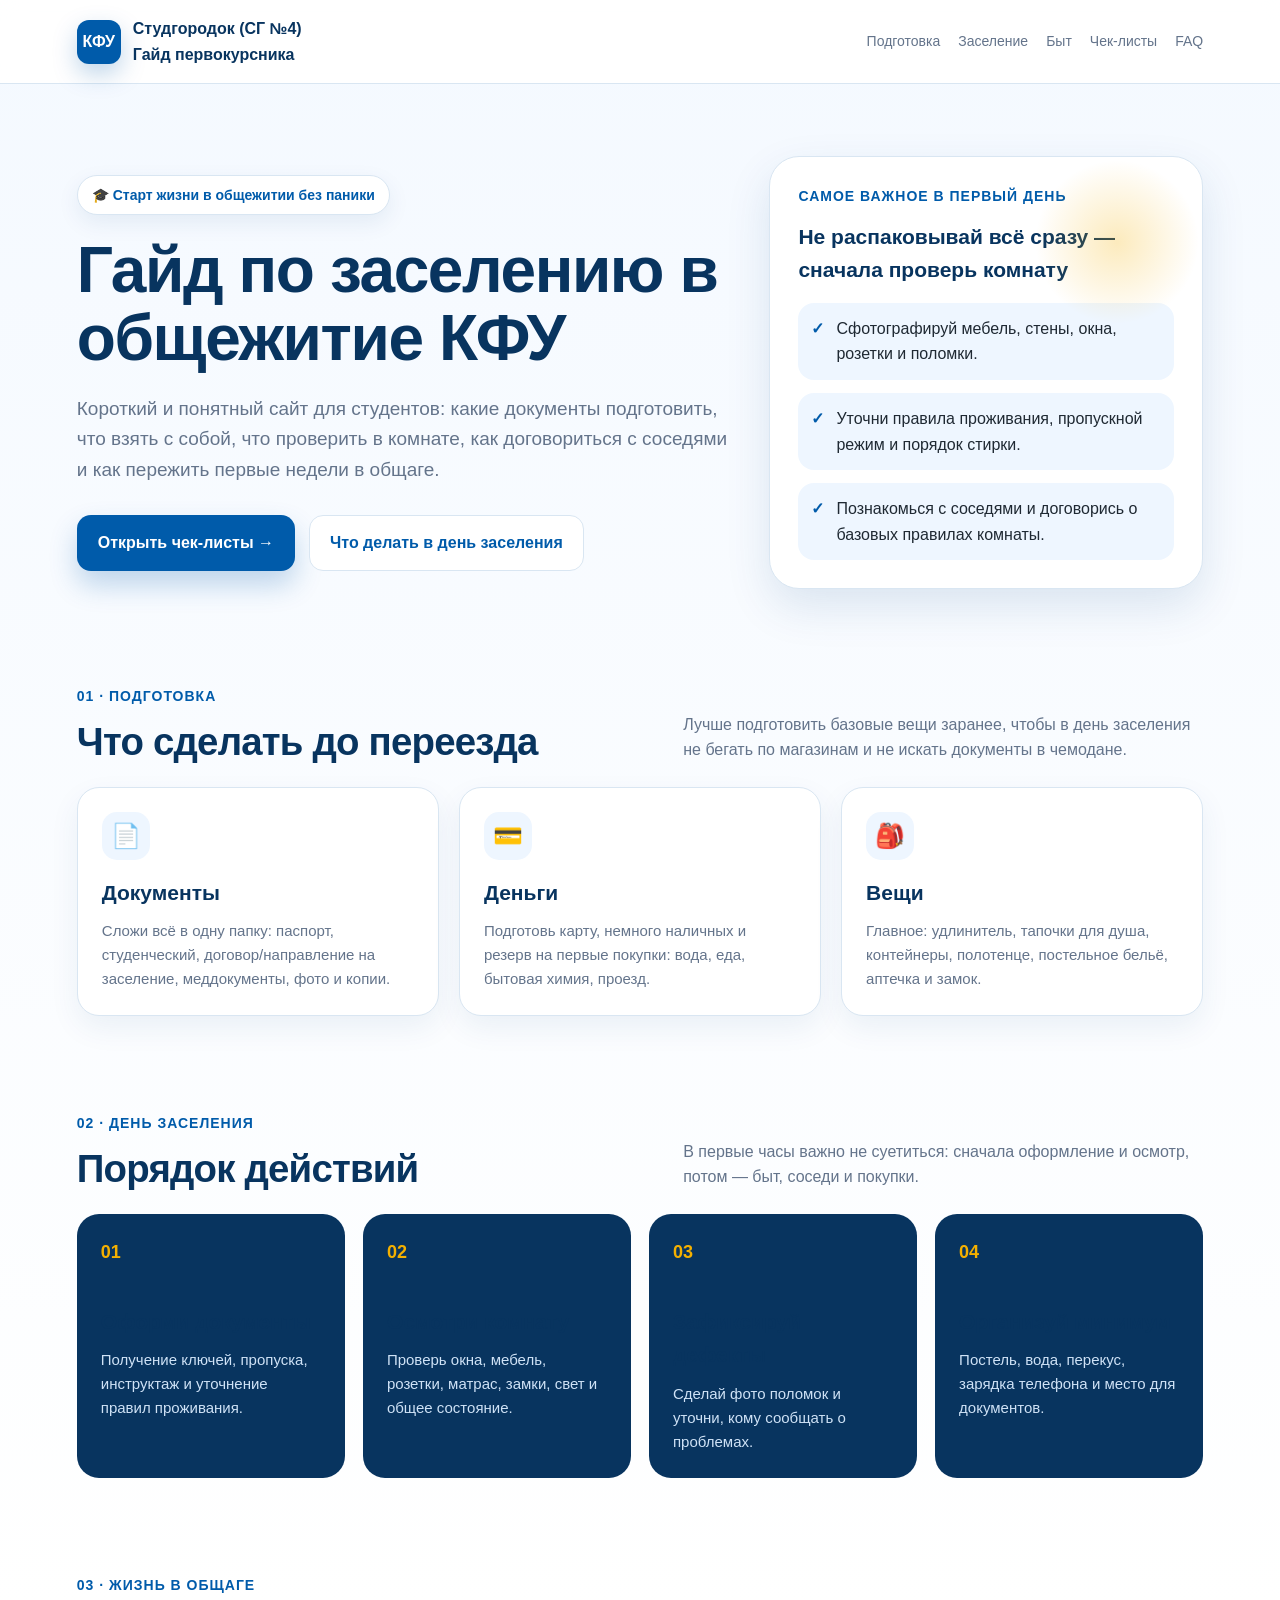
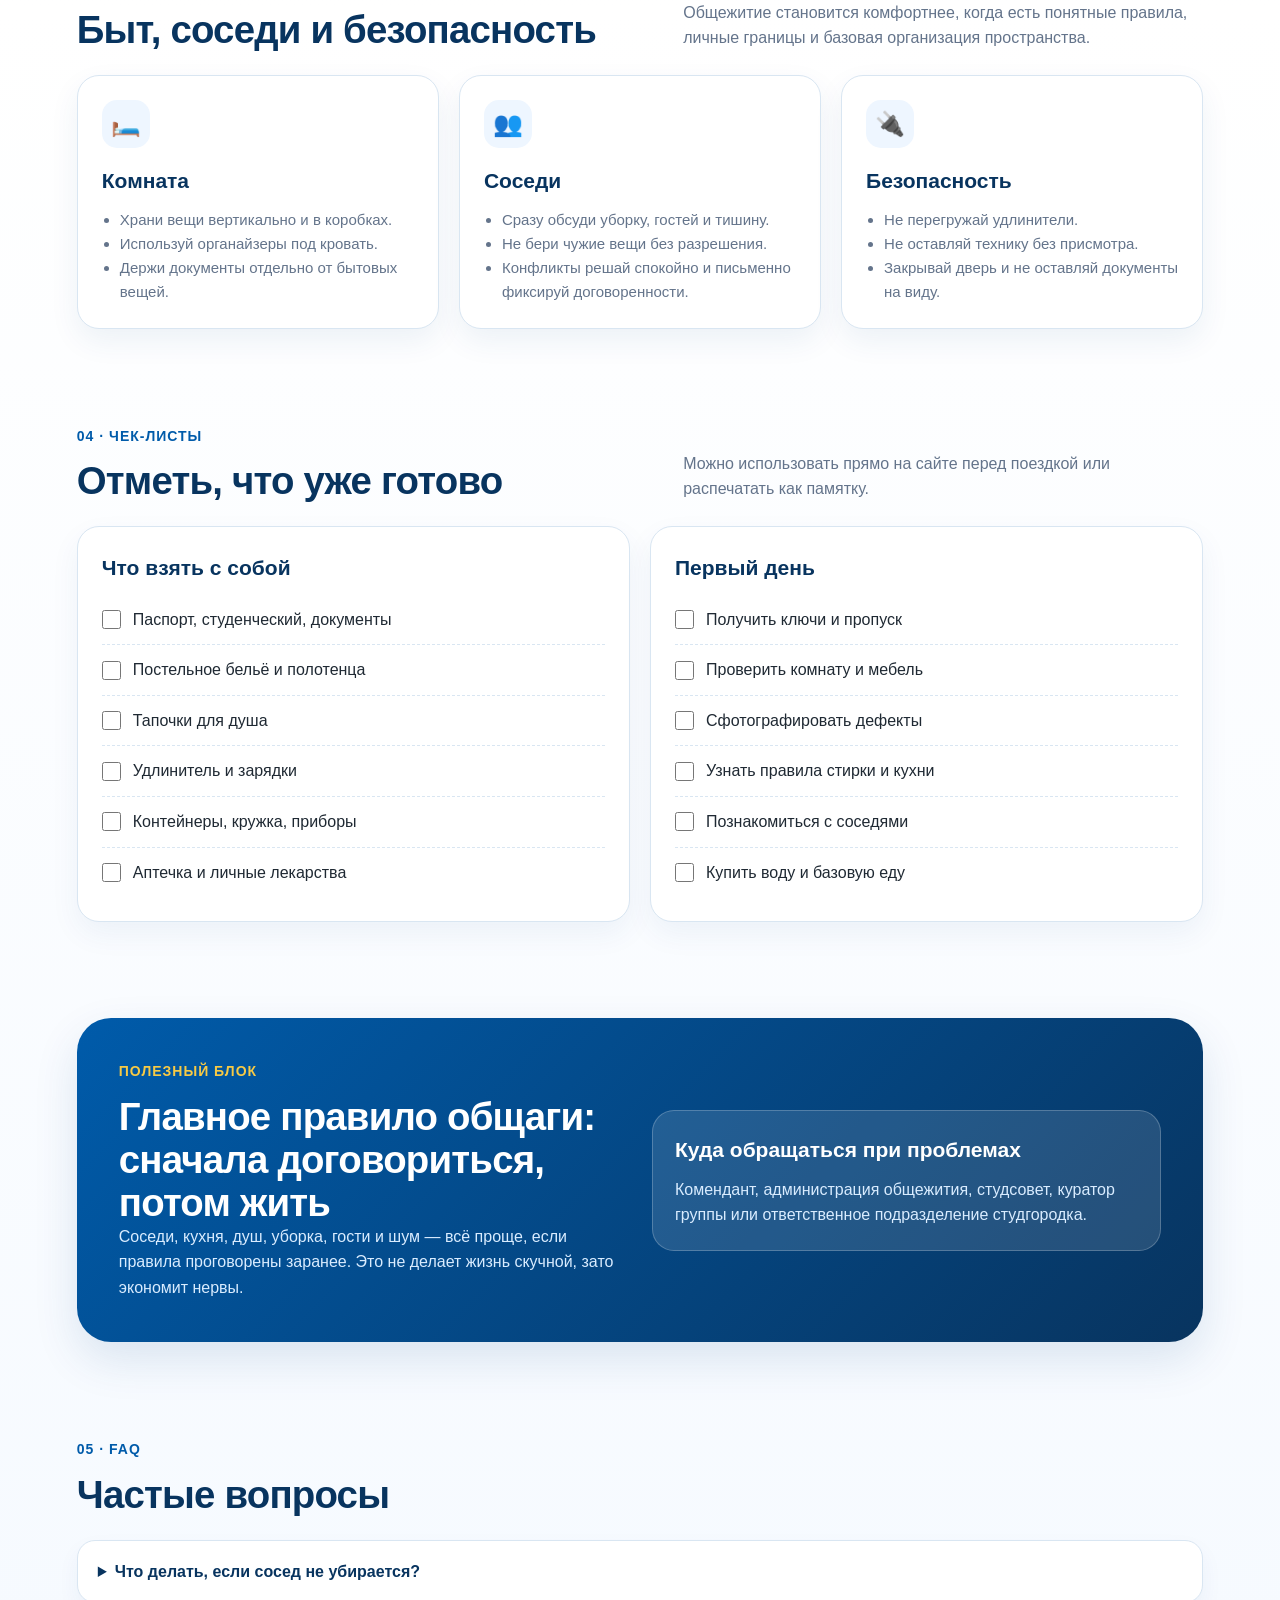
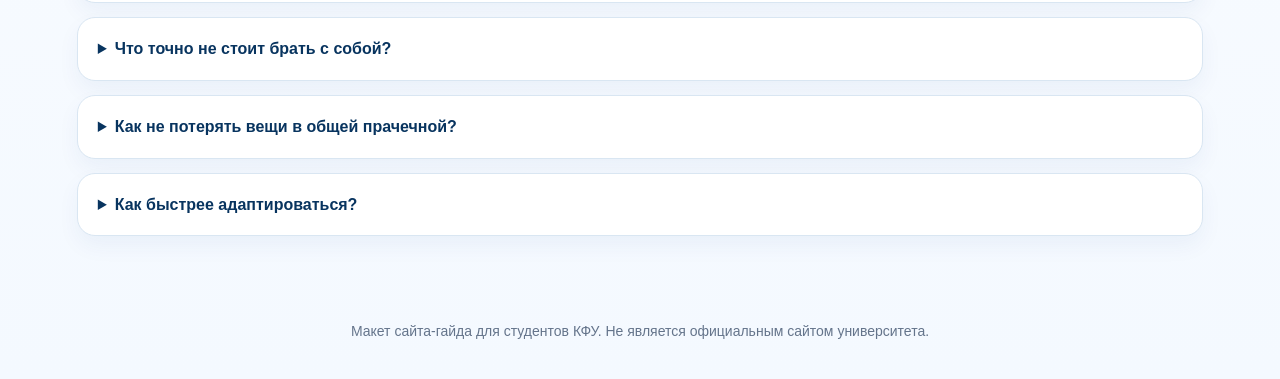
==== index.html @ 068b8929 "Rename Main_page.html to index.html" ====
<!DOCTYPE html>
<html lang="ru">
<head>
  <meta charset="UTF-8" />
  <meta name="viewport" content="width=device-width, initial-scale=1.0" />
  <title>Гайд по заселению в общежитие | Студгородок КФУ</title>
  <style>
    :root {
      --kfu-blue: #005baa;
      --kfu-dark: #08345f;
      --kfu-light: #eef6ff;
      --accent: #f4b000;
      --text: #1f2933;
      --muted: #64748b;
      --white: #ffffff;
      --card: #ffffff;
      --line: #d9e6f2;
      --shadow: 0 18px 45px rgba(0, 67, 130, 0.12);
      --radius: 22px;
    }

    * {
      box-sizing: border-box;
      margin: 0;
      padding: 0;
    }

    body {
      font-family: Arial, Helvetica, sans-serif;
      color: var(--text);
      background: linear-gradient(180deg, #f4f9ff 0%, #ffffff 45%, #f4f9ff 100%);
      line-height: 1.6;
    }

    a {
      color: inherit;
      text-decoration: none;
    }

    .topbar {
      background: var(--kfu-dark);
      color: var(--white);
      font-size: 14px;
      padding: 10px 6vw;
      display: flex;
      justify-content: space-between;
      gap: 20px;
      flex-wrap: wrap;
    }

    .navbar {
      position: sticky;
      top: 0;
      z-index: 10;
      background: rgba(255, 255, 255, 0.92);
      backdrop-filter: blur(12px);
      border-bottom: 1px solid var(--line);
      padding: 16px 6vw;
      display: flex;
      justify-content: space-between;
      align-items: center;
      gap: 24px;
    }

    .logo {
      display: flex;
      align-items: center;
      gap: 12px;
      font-weight: 800;
      color: var(--kfu-dark);
    }

    .logo-mark {
      width: 44px;
      height: 44px;
      border-radius: 12px;
      background: var(--kfu-blue);
      color: var(--white);
      display: grid;
      place-items: center;
      font-weight: 900;
      box-shadow: 0 10px 25px rgba(0, 91, 170, 0.25);
    }

    .navlinks {
      display: flex;
      gap: 18px;
      font-size: 14px;
      color: var(--muted);
      flex-wrap: wrap;
    }

    .navlinks a:hover {
      color: var(--kfu-blue);
    }

    .hero {
      padding: 72px 6vw 48px;
      display: grid;
      grid-template-columns: 1.2fr 0.8fr;
      gap: 42px;
      align-items: center;
    }

    .badge {
      display: inline-flex;
      align-items: center;
      gap: 8px;
      background: var(--white);
      border: 1px solid var(--line);
      color: var(--kfu-blue);
      padding: 8px 14px;
      border-radius: 999px;
      font-weight: 700;
      font-size: 14px;
      margin-bottom: 22px;
      box-shadow: 0 8px 22px rgba(0, 67, 130, 0.08);
    }

    h1 {
      font-size: clamp(34px, 5vw, 64px);
      line-height: 1.05;
      color: var(--kfu-dark);
      margin-bottom: 22px;
      letter-spacing: -1.4px;
    }

    .hero p {
      font-size: 19px;
      color: var(--muted);
      max-width: 690px;
      margin-bottom: 30px;
    }

    .hero-actions {
      display: flex;
      gap: 14px;
      flex-wrap: wrap;
    }

    .button {
      padding: 14px 20px;
      border-radius: 14px;
      font-weight: 800;
      display: inline-flex;
      align-items: center;
      gap: 8px;
      border: 1px solid transparent;
      transition: 0.2s ease;
    }

    .button.primary {
      background: var(--kfu-blue);
      color: var(--white);
      box-shadow: 0 14px 28px rgba(0, 91, 170, 0.24);
    }

    .button.secondary {
      background: var(--white);
      color: var(--kfu-blue);
      border-color: var(--line);
    }

    .button:hover {
      transform: translateY(-2px);
    }

    .hero-card {
      background: var(--card);
      border: 1px solid var(--line);
      border-radius: 30px;
      padding: 28px;
      box-shadow: var(--shadow);
      position: relative;
      overflow: hidden;
    }

    .hero-card::before {
      content: "";
      position: absolute;
      inset: 0 0 auto auto;
      width: 170px;
      height: 170px;
      background: radial-gradient(circle, rgba(244, 176, 0, 0.26), transparent 68%);
    }

    .mini-title {
      color: var(--kfu-blue);
      font-size: 14px;
      text-transform: uppercase;
      font-weight: 900;
      letter-spacing: 1px;
      margin-bottom: 12px;
    }

    .arrival-list {
      list-style: none;
      display: grid;
      gap: 13px;
      margin-top: 16px;
    }

    .arrival-list li {
      display: flex;
      gap: 12px;
      align-items: flex-start;
      padding: 13px;
      background: var(--kfu-light);
      border-radius: 16px;
    }

    .check {
      color: var(--kfu-blue);
      font-weight: 900;
    }

    section {
      padding: 48px 6vw;
    }

    .section-head {
      display: flex;
      justify-content: space-between;
      gap: 24px;
      align-items: end;
      margin-bottom: 24px;
    }

    h2 {
      font-size: clamp(28px, 3vw, 42px);
      color: var(--kfu-dark);
      line-height: 1.12;
      letter-spacing: -0.8px;
    }

    .section-head p {
      color: var(--muted);
      max-width: 520px;
    }

    .grid {
      display: grid;
      grid-template-columns: repeat(3, 1fr);
      gap: 20px;
    }

    .card {
      background: var(--card);
      border: 1px solid var(--line);
      border-radius: var(--radius);
      padding: 24px;
      box-shadow: 0 12px 30px rgba(0, 67, 130, 0.07);
    }

    .card-icon {
      width: 48px;
      height: 48px;
      border-radius: 15px;
      background: var(--kfu-light);
      color: var(--kfu-blue);
      display: grid;
      place-items: center;
      font-size: 24px;
      margin-bottom: 16px;
    }

    h3 {
      color: var(--kfu-dark);
      font-size: 21px;
      margin-bottom: 10px;
    }

    .card p, .card li {
      color: var(--muted);
      font-size: 15px;
    }

    .card ul {
      margin-top: 10px;
      padding-left: 18px;
    }

    .steps {
      counter-reset: step;
      display: grid;
      grid-template-columns: repeat(4, 1fr);
      gap: 18px;
    }

    .step {
      background: var(--kfu-dark);
      color: var(--white);
      border-radius: var(--radius);
      padding: 24px;
      min-height: 210px;
      position: relative;
      overflow: hidden;
    }

    .step::before {
      counter-increment: step;
      content: "0" counter(step);
      display: block;
      color: var(--accent);
      font-weight: 900;
      font-size: 18px;
      margin-bottom: 38px;
    }

    .step p {
      color: #cfe2f6;
      font-size: 15px;
      margin-top: 8px;
    }

    .checklist {
      display: grid;
      grid-template-columns: 1fr 1fr;
      gap: 20px;
    }

    .checklist-box {
      background: var(--white);
      border: 1px solid var(--line);
      border-radius: var(--radius);
      padding: 24px;
      box-shadow: 0 12px 30px rgba(0, 67, 130, 0.06);
    }

    .check-row {
      display: flex;
      align-items: center;
      gap: 12px;
      padding: 12px 0;
      border-bottom: 1px dashed var(--line);
      color: var(--text);
    }

    .check-row:last-child {
      border-bottom: none;
    }

    input[type="checkbox"] {
      width: 19px;
      height: 19px;
      accent-color: var(--kfu-blue);
    }

    .faq {
      display: grid;
      gap: 14px;
    }

    details {
      background: var(--white);
      border: 1px solid var(--line);
      border-radius: 18px;
      padding: 18px 20px;
      box-shadow: 0 10px 22px rgba(0, 67, 130, 0.05);
    }

    summary {
      cursor: pointer;
      font-weight: 800;
      color: var(--kfu-dark);
    }

    details p {
      color: var(--muted);
      margin-top: 12px;
    }

    .blue-band {
      background: linear-gradient(135deg, var(--kfu-blue), var(--kfu-dark));
      color: var(--white);
      border-radius: 34px;
      padding: 42px;
      display: grid;
      grid-template-columns: 1fr 1fr;
      gap: 24px;
      align-items: center;
      box-shadow: var(--shadow);
    }

    .blue-band h2 {
      color: var(--white);
    }

    .blue-band p {
      color: #d9ecff;
    }

    .contact-card {
      background: rgba(255, 255, 255, 0.12);
      border: 1px solid rgba(255, 255, 255, 0.22);
      border-radius: 22px;
      padding: 22px;
    }

    footer {
      padding: 36px 6vw;
      color: var(--muted);
      text-align: center;
      font-size: 14px;
    }

    @media (max-width: 980px) {
      .hero,
      .blue-band,
      .checklist {
        grid-template-columns: 1fr;
      }

      .grid,
      .steps {
        grid-template-columns: 1fr 1fr;
      }
    }

    @media (max-width: 640px) {
      .topbar,
      .navbar {
        padding-left: 20px;
        padding-right: 20px;
      }

      .navlinks {
        display: none;
      }

      .hero,
      section {
        padding-left: 20px;
        padding-right: 20px;
      }

      .grid,
      .steps {
        grid-template-columns: 1fr;
      }

      .section-head {
        align-items: flex-start;
        flex-direction: column;
      }
    }
  </style>
</head>
<body>
  <nav class="navbar">
    <a href="#top" class="logo">
      <span class="logo-mark">КФУ</span>
      <span>Студгородок (СГ №4)<br />Гайд первокурсника</span>
    </a>
    <div class="navlinks">
      <a href="#prepare">Подготовка</a>
      <a href="#arrival">Заселение</a>
      <a href="#life">Быт</a>
      <a href="#checklists">Чек-листы</a>
      <a href="#faq">FAQ</a>
    </div>
  </nav>

  <main id="top">
    <header class="hero">
      <div>
        <div class="badge">🎓 Старт жизни в общежитии без паники</div>
        <h1>Гайд по заселению в общежитие КФУ</h1>
        <p>
          Короткий и понятный сайт для студентов: какие документы подготовить, что взять с собой,
          что проверить в комнате, как договориться с соседями и как пережить первые недели в общаге.
        </p>
        <div class="hero-actions">
          <a class="button primary" href="#checklists">Открыть чек-листы →</a>
          <a class="button secondary" href="#arrival">Что делать в день заселения</a>
        </div>
      </div>

      <aside class="hero-card">
        <div class="mini-title">Самое важное в первый день</div>
        <h3>Не распаковывай всё сразу — сначала проверь комнату</h3>
        <ul class="arrival-list">
          <li><span class="check">✓</span><span>Сфотографируй мебель, стены, окна, розетки и поломки.</span></li>
          <li><span class="check">✓</span><span>Уточни правила проживания, пропускной режим и порядок стирки.</span></li>
          <li><span class="check">✓</span><span>Познакомься с соседями и договорись о базовых правилах комнаты.</span></li>
        </ul>
      </aside>
    </header>

    <section id="prepare">
      <div class="section-head">
        <div>
          <div class="mini-title">01 · Подготовка</div>
          <h2>Что сделать до переезда</h2>
        </div>
        <p>Лучше подготовить базовые вещи заранее, чтобы в день заселения не бегать по магазинам и не искать документы в чемодане.</p>
      </div>

      <div class="grid">
        <article class="card">
          <div class="card-icon">📄</div>
          <h3>Документы</h3>
          <p>Сложи всё в одну папку: паспорт, студенческий, договор/направление на заселение, меддокументы, фото и копии.</p>
        </article>
        <article class="card">
          <div class="card-icon">💳</div>
          <h3>Деньги</h3>
          <p>Подготовь карту, немного наличных и резерв на первые покупки: вода, еда, бытовая химия, проезд.</p>
        </article>
        <article class="card">
          <div class="card-icon">🎒</div>
          <h3>Вещи</h3>
          <p>Главное: удлинитель, тапочки для душа, контейнеры, полотенце, постельное бельё, аптечка и замок.</p>
        </article>
      </div>
    </section>

    <section id="arrival">
      <div class="section-head">
        <div>
          <div class="mini-title">02 · День заселения</div>
          <h2>Порядок действий</h2>
        </div>
        <p>В первые часы важно не суетиться: сначала оформление и осмотр, потом — быт, соседи и покупки.</p>
      </div>

      <div class="steps">
        <div class="step">
          <h3>Оформи документы</h3>
          <p>Получение ключей, пропуска, инструктаж и уточнение правил проживания.</p>
        </div>
        <div class="step">
          <h3>Осмотри комнату</h3>
          <p>Проверь окна, мебель, розетки, матрас, замки, свет и общее состояние.</p>
        </div>
        <div class="step">
          <h3>Зафиксируй дефекты</h3>
          <p>Сделай фото поломок и уточни, кому сообщать о проблемах.</p>
        </div>
        <div class="step">
          <h3>Организуй минимум</h3>
          <p>Постель, вода, перекус, зарядка телефона и место для документов.</p>
        </div>
      </div>
    </section>

    <section id="life">
      <div class="section-head">
        <div>
          <div class="mini-title">03 · Жизнь в общаге</div>
          <h2>Быт, соседи и безопасность</h2>
        </div>
        <p>Общежитие становится комфортнее, когда есть понятные правила, личные границы и базовая организация пространства.</p>
      </div>

      <div class="grid">
        <article class="card">
          <div class="card-icon">🛏️</div>
          <h3>Комната</h3>
          <ul>
            <li>Храни вещи вертикально и в коробках.</li>
            <li>Используй органайзеры под кровать.</li>
            <li>Держи документы отдельно от бытовых вещей.</li>
          </ul>
        </article>
        <article class="card">
          <div class="card-icon">👥</div>
          <h3>Соседи</h3>
          <ul>
            <li>Сразу обсуди уборку, гостей и тишину.</li>
            <li>Не бери чужие вещи без разрешения.</li>
            <li>Конфликты решай спокойно и письменно фиксируй договоренности.</li>
          </ul>
        </article>
        <article class="card">
          <div class="card-icon">🔌</div>
          <h3>Безопасность</h3>
          <ul>
            <li>Не перегружай удлинители.</li>
            <li>Не оставляй технику без присмотра.</li>
            <li>Закрывай дверь и не оставляй документы на виду.</li>
          </ul>
        </article>
      </div>
    </section>

    <section id="checklists">
      <div class="section-head">
        <div>
          <div class="mini-title">04 · Чек-листы</div>
          <h2>Отметь, что уже готово</h2>
        </div>
        <p>Можно использовать прямо на сайте перед поездкой или распечатать как памятку.</p>
      </div>

      <div class="checklist">
        <div class="checklist-box">
          <h3>Что взять с собой</h3>
          <label class="check-row"><input type="checkbox" /> Паспорт, студенческий, документы</label>
          <label class="check-row"><input type="checkbox" /> Постельное бельё и полотенца</label>
          <label class="check-row"><input type="checkbox" /> Тапочки для душа</label>
          <label class="check-row"><input type="checkbox" /> Удлинитель и зарядки</label>
          <label class="check-row"><input type="checkbox" /> Контейнеры, кружка, приборы</label>
          <label class="check-row"><input type="checkbox" /> Аптечка и личные лекарства</label>
        </div>

        <div class="checklist-box">
          <h3>Первый день</h3>
          <label class="check-row"><input type="checkbox" /> Получить ключи и пропуск</label>
          <label class="check-row"><input type="checkbox" /> Проверить комнату и мебель</label>
          <label class="check-row"><input type="checkbox" /> Сфотографировать дефекты</label>
          <label class="check-row"><input type="checkbox" /> Узнать правила стирки и кухни</label>
          <label class="check-row"><input type="checkbox" /> Познакомиться с соседями</label>
          <label class="check-row"><input type="checkbox" /> Купить воду и базовую еду</label>
        </div>
      </div>
    </section>

    <section>
      <div class="blue-band">
        <div>
          <div class="mini-title" style="color:#f7ca45;">Полезный блок</div>
          <h2>Главное правило общаги: сначала договориться, потом жить</h2>
          <p>
            Соседи, кухня, душ, уборка, гости и шум — всё проще, если правила проговорены заранее.
            Это не делает жизнь скучной, зато экономит нервы.
          </p>
        </div>
        <div class="contact-card">
          <h3 style="color:white;">Куда обращаться при проблемах</h3>
          <p>Комендант, администрация общежития, студсовет, куратор группы или ответственное подразделение студгородка.</p>
        </div>
      </div>
    </section>

    <section id="faq">
      <div class="section-head">
        <div>
          <div class="mini-title">05 · FAQ</div>
          <h2>Частые вопросы</h2>
        </div>
      </div>

      <div class="faq">
        <details>
          <summary>Что делать, если сосед не убирается?</summary>
          <p>Сначала спокойно обсудить и предложить график уборки. Если договориться не получается, зафиксировать проблему и обратиться к ответственному лицу в общежитии.</p>
        </details>
        <details>
          <summary>Что точно не стоит брать с собой?</summary>
          <p>Слишком много одежды, лишнюю посуду, громоздкую технику и вещи “на всякий случай”, которые займут половину комнаты.</p>
        </details>
        <details>
          <summary>Как не потерять вещи в общей прачечной?</summary>
          <p>Используй мешок для стирки, не оставляй вещи надолго после окончания стирки и подпиши свою корзину или пакет.</p>
        </details>
        <details>
          <summary>Как быстрее адаптироваться?</summary>
          <p>Сделай комнату удобной, найди привычный режим, познакомься с соседями и не пытайся сразу жить идеально. Первые недели — период настройки.</p>
        </details>
      </div>
    </section>
  </main>

  <footer>
    Макет сайта-гайда для студентов КФУ. Не является официальным сайтом университета.
  </footer>
</body>
</html>
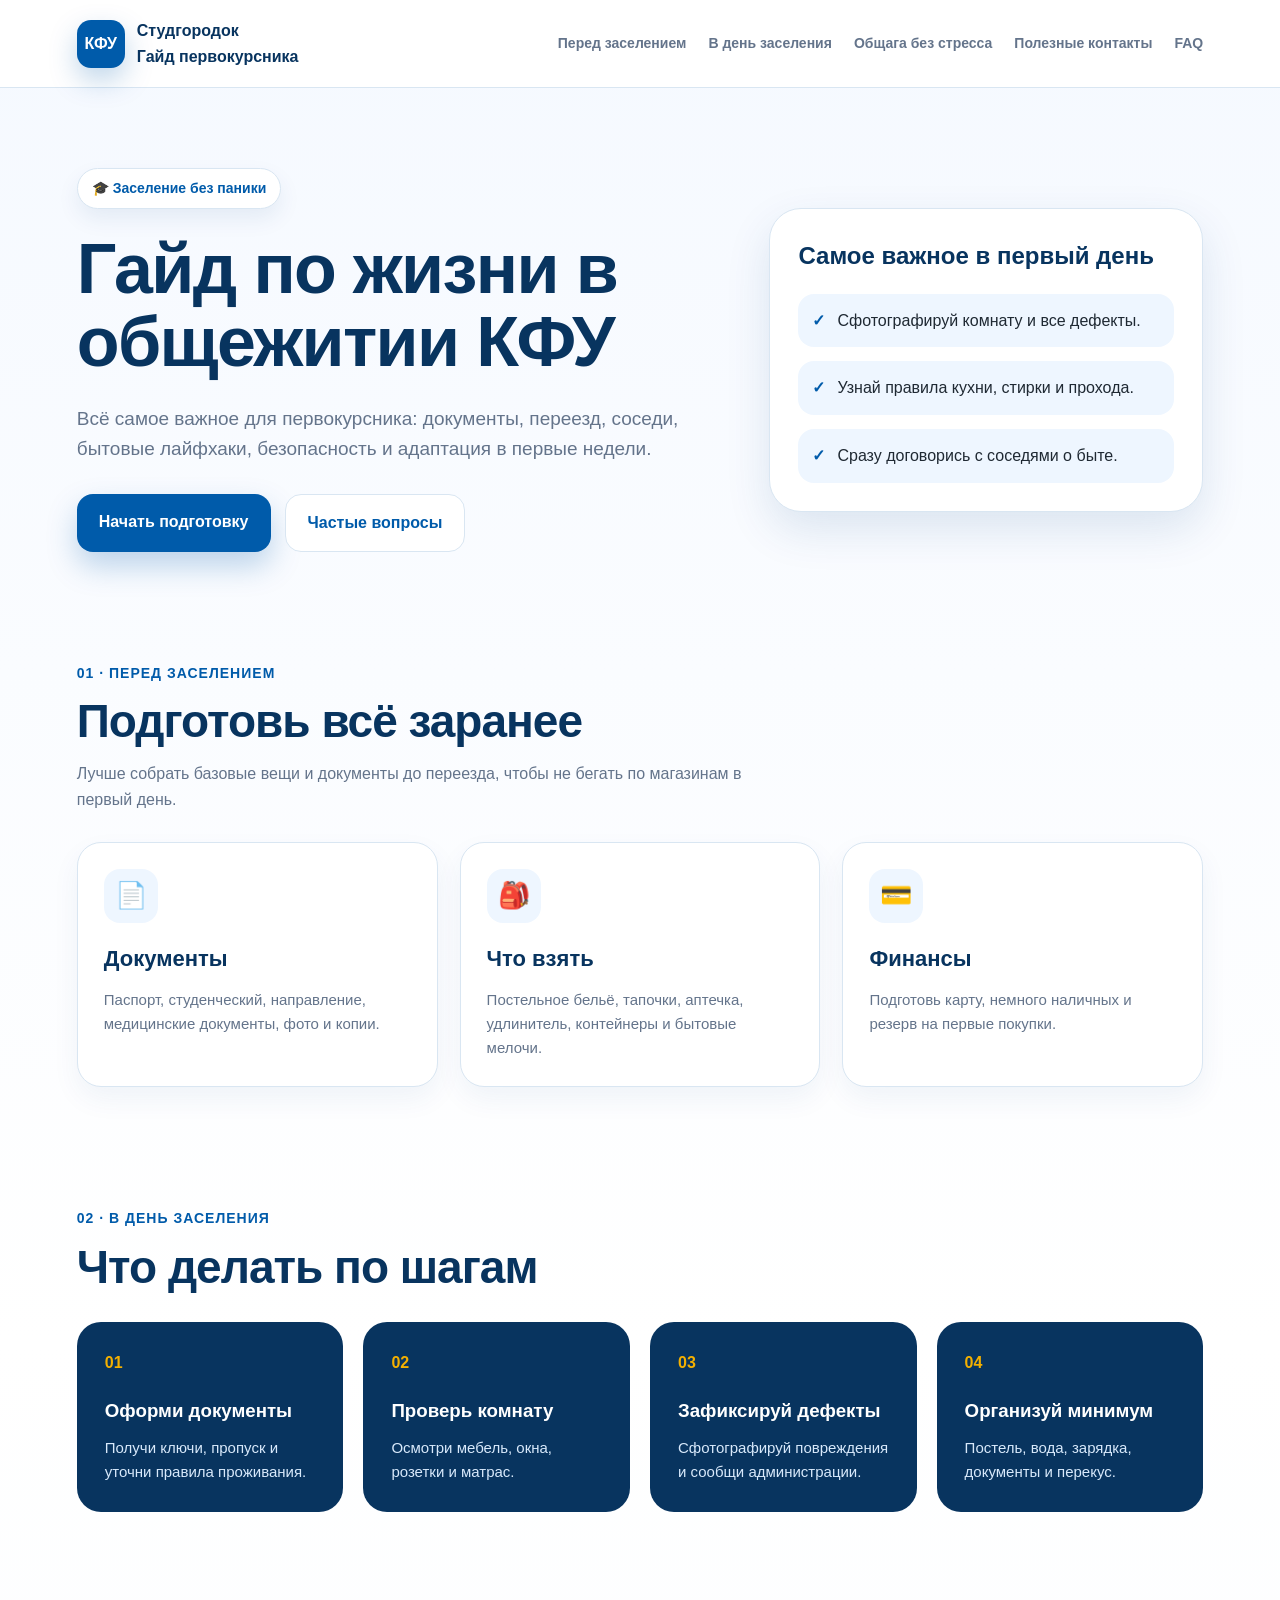
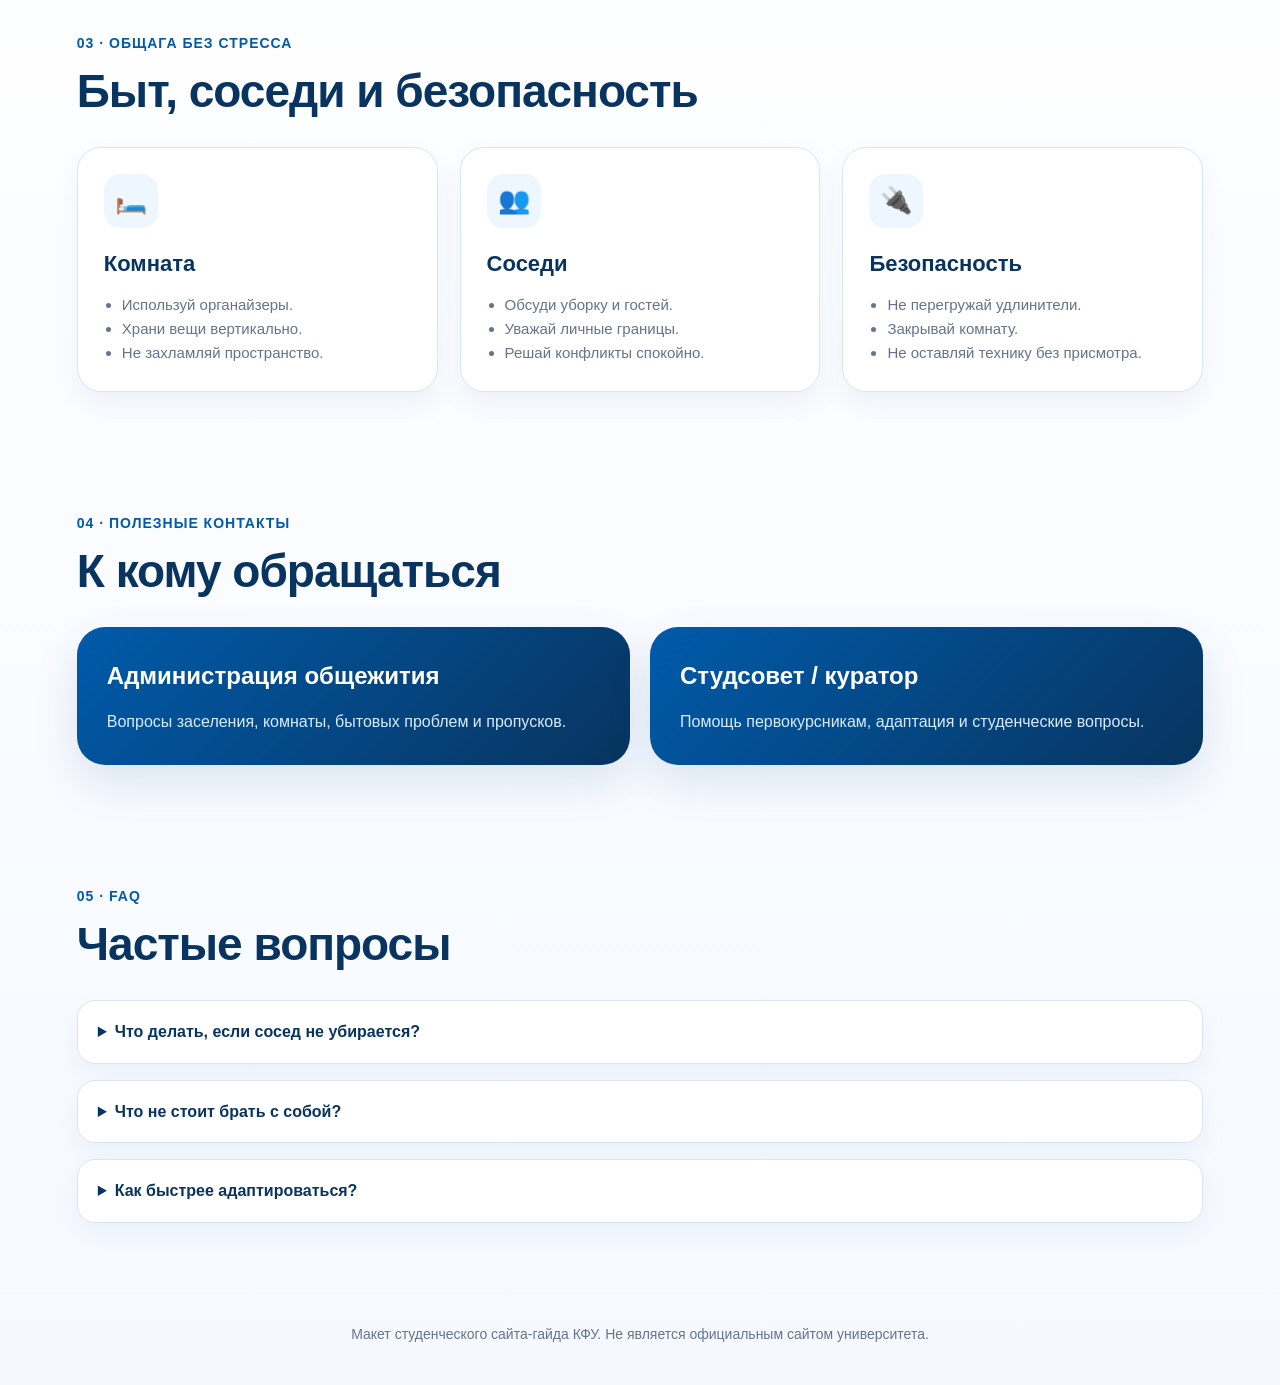
==== commit 461b27f2: "index.html" ====
--- a/index.html
+++ b/index.html
@@ -3,7 +3,8 @@
 <head>
   <meta charset="UTF-8" />
   <meta name="viewport" content="width=device-width, initial-scale=1.0" />
-  <title>Гайд по заселению в общежитие | Студгородок КФУ</title>
+  <title>Гайд по заселению | Студгородок КФУ</title>
+
   <style>
     :root {
       --kfu-blue: #005baa;
@@ -13,53 +14,47 @@
       --text: #1f2933;
       --muted: #64748b;
       --white: #ffffff;
-      --card: #ffffff;
       --line: #d9e6f2;
       --shadow: 0 18px 45px rgba(0, 67, 130, 0.12);
-      --radius: 22px;
+      --radius: 24px;
     }
 
     * {
-      box-sizing: border-box;
       margin: 0;
       padding: 0;
+      box-sizing: border-box;
+      scroll-behavior: smooth;
     }
 
     body {
       font-family: Arial, Helvetica, sans-serif;
+      background: linear-gradient(
+        180deg,
+        #f5f9ff 0%,
+        #ffffff 45%,
+        #f5f9ff 100%
+      );
       color: var(--text);
-      background: linear-gradient(180deg, #f4f9ff 0%, #ffffff 45%, #f4f9ff 100%);
       line-height: 1.6;
     }
 
     a {
+      text-decoration: none;
       color: inherit;
-      text-decoration: none;
-    }
-
-    .topbar {
-      background: var(--kfu-dark);
-      color: var(--white);
-      font-size: 14px;
-      padding: 10px 6vw;
-      display: flex;
-      justify-content: space-between;
-      gap: 20px;
-      flex-wrap: wrap;
     }
 
     .navbar {
       position: sticky;
       top: 0;
-      z-index: 10;
-      background: rgba(255, 255, 255, 0.92);
+      z-index: 1000;
+      background: rgba(255,255,255,0.94);
       backdrop-filter: blur(12px);
       border-bottom: 1px solid var(--line);
-      padding: 16px 6vw;
+      padding: 18px 6vw;
+
       display: flex;
       justify-content: space-between;
       align-items: center;
-      gap: 24px;
     }
 
     .logo {
@@ -71,23 +66,26 @@
     }
 
     .logo-mark {
-      width: 44px;
-      height: 44px;
-      border-radius: 12px;
+      width: 48px;
+      height: 48px;
+      border-radius: 14px;
       background: var(--kfu-blue);
-      color: var(--white);
+      color: white;
+
       display: grid;
       place-items: center;
+
       font-weight: 900;
-      box-shadow: 0 10px 25px rgba(0, 91, 170, 0.25);
+      box-shadow: 0 12px 28px rgba(0,91,170,0.25);
     }
 
     .navlinks {
       display: flex;
-      gap: 18px;
+      gap: 22px;
+      flex-wrap: wrap;
+      color: var(--muted);
       font-size: 14px;
-      color: var(--muted);
-      flex-wrap: wrap;
+      font-weight: 600;
     }
 
     .navlinks a:hover {
@@ -95,7 +93,8 @@
     }
 
     .hero {
-      padding: 72px 6vw 48px;
+      padding: 80px 6vw 50px;
+
       display: grid;
       grid-template-columns: 1.2fr 0.8fr;
       gap: 42px;
@@ -106,257 +105,253 @@
       display: inline-flex;
       align-items: center;
       gap: 8px;
-      background: var(--white);
-      border: 1px solid var(--line);
-      color: var(--kfu-blue);
+
       padding: 8px 14px;
       border-radius: 999px;
+
+      background: white;
+      border: 1px solid var(--line);
+
+      color: var(--kfu-blue);
       font-weight: 700;
       font-size: 14px;
-      margin-bottom: 22px;
-      box-shadow: 0 8px 22px rgba(0, 67, 130, 0.08);
+
+      margin-bottom: 24px;
+
+      box-shadow: 0 10px 22px rgba(0,67,130,0.08);
     }
 
     h1 {
-      font-size: clamp(34px, 5vw, 64px);
+      font-size: clamp(38px, 6vw, 70px);
       line-height: 1.05;
+      letter-spacing: -1.6px;
       color: var(--kfu-dark);
-      margin-bottom: 22px;
-      letter-spacing: -1.4px;
+
+      margin-bottom: 24px;
     }
 
     .hero p {
+      color: var(--muted);
       font-size: 19px;
-      color: var(--muted);
-      max-width: 690px;
+      max-width: 700px;
+
       margin-bottom: 30px;
     }
 
-    .hero-actions {
+    .hero-buttons {
       display: flex;
       gap: 14px;
       flex-wrap: wrap;
     }
 
     .button {
-      padding: 14px 20px;
-      border-radius: 14px;
+      padding: 15px 22px;
+      border-radius: 16px;
       font-weight: 800;
-      display: inline-flex;
-      align-items: center;
-      gap: 8px;
-      border: 1px solid transparent;
       transition: 0.2s ease;
     }
 
-    .button.primary {
+    .button:hover {
+      transform: translateY(-3px);
+    }
+
+    .primary {
       background: var(--kfu-blue);
-      color: var(--white);
-      box-shadow: 0 14px 28px rgba(0, 91, 170, 0.24);
-    }
-
-    .button.secondary {
-      background: var(--white);
+      color: white;
+      box-shadow: 0 14px 30px rgba(0,91,170,0.25);
+    }
+
+    .secondary {
+      background: white;
+      border: 1px solid var(--line);
       color: var(--kfu-blue);
-      border-color: var(--line);
-    }
-
-    .button:hover {
-      transform: translateY(-2px);
     }
 
     .hero-card {
-      background: var(--card);
+      background: white;
       border: 1px solid var(--line);
-      border-radius: 30px;
+      border-radius: 32px;
       padding: 28px;
       box-shadow: var(--shadow);
-      position: relative;
-      overflow: hidden;
-    }
-
-    .hero-card::before {
-      content: "";
-      position: absolute;
-      inset: 0 0 auto auto;
-      width: 170px;
-      height: 170px;
-      background: radial-gradient(circle, rgba(244, 176, 0, 0.26), transparent 68%);
-    }
-
-    .mini-title {
+    }
+
+    .hero-card h3 {
+      color: var(--kfu-dark);
+      margin-bottom: 18px;
+      font-size: 24px;
+    }
+
+    .hero-list {
+      list-style: none;
+      display: grid;
+      gap: 14px;
+    }
+
+    .hero-list li {
+      display: flex;
+      gap: 12px;
+      background: var(--kfu-light);
+      padding: 14px;
+      border-radius: 16px;
+    }
+
+    .check {
+      font-weight: 900;
+      color: var(--kfu-blue);
+    }
+
+    section {
+      padding: 60px 6vw;
+    }
+
+    .section-title {
+      margin-bottom: 30px;
+    }
+
+    .mini {
       color: var(--kfu-blue);
       font-size: 14px;
       text-transform: uppercase;
+      letter-spacing: 1px;
       font-weight: 900;
-      letter-spacing: 1px;
+
       margin-bottom: 12px;
     }
 
-    .arrival-list {
-      list-style: none;
-      display: grid;
-      gap: 13px;
-      margin-top: 16px;
-    }
-
-    .arrival-list li {
-      display: flex;
-      gap: 12px;
-      align-items: flex-start;
-      padding: 13px;
-      background: var(--kfu-light);
-      border-radius: 16px;
-    }
-
-    .check {
-      color: var(--kfu-blue);
-      font-weight: 900;
-    }
-
-    section {
-      padding: 48px 6vw;
-    }
-
-    .section-head {
-      display: flex;
-      justify-content: space-between;
-      gap: 24px;
-      align-items: end;
-      margin-bottom: 24px;
-    }
-
     h2 {
-      font-size: clamp(28px, 3vw, 42px);
       color: var(--kfu-dark);
-      line-height: 1.12;
-      letter-spacing: -0.8px;
-    }
-
-    .section-head p {
+      font-size: clamp(30px, 4vw, 46px);
+      line-height: 1.1;
+      letter-spacing: -1px;
+    }
+
+    .section-desc {
+      margin-top: 14px;
+      max-width: 700px;
       color: var(--muted);
-      max-width: 520px;
     }
 
     .grid {
       display: grid;
-      grid-template-columns: repeat(3, 1fr);
-      gap: 20px;
+      grid-template-columns: repeat(3,1fr);
+      gap: 22px;
     }
 
     .card {
-      background: var(--card);
+      background: white;
       border: 1px solid var(--line);
       border-radius: var(--radius);
-      padding: 24px;
-      box-shadow: 0 12px 30px rgba(0, 67, 130, 0.07);
-    }
-
-    .card-icon {
-      width: 48px;
-      height: 48px;
-      border-radius: 15px;
+      padding: 26px;
+
+      box-shadow: 0 12px 28px rgba(0,67,130,0.06);
+      transition: 0.25s ease;
+    }
+
+    .card:hover {
+      transform: translateY(-6px);
+    }
+
+    .icon {
+      width: 54px;
+      height: 54px;
+
+      display: grid;
+      place-items: center;
+
+      border-radius: 16px;
+
       background: var(--kfu-light);
       color: var(--kfu-blue);
-      display: grid;
-      place-items: center;
-      font-size: 24px;
-      margin-bottom: 16px;
-    }
-
-    h3 {
+
+      font-size: 26px;
+
+      margin-bottom: 18px;
+    }
+
+    .card h3 {
       color: var(--kfu-dark);
-      font-size: 21px;
-      margin-bottom: 10px;
-    }
-
-    .card p, .card li {
+      margin-bottom: 12px;
+      font-size: 22px;
+    }
+
+    .card p,
+    .card li {
       color: var(--muted);
       font-size: 15px;
     }
 
     .card ul {
+      padding-left: 18px;
       margin-top: 10px;
-      padding-left: 18px;
     }
 
     .steps {
-      counter-reset: step;
       display: grid;
-      grid-template-columns: repeat(4, 1fr);
-      gap: 18px;
+      grid-template-columns: repeat(4,1fr);
+      gap: 20px;
     }
 
     .step {
       background: var(--kfu-dark);
-      color: var(--white);
+      color: white;
+
       border-radius: var(--radius);
-      padding: 24px;
-      min-height: 210px;
-      position: relative;
-      overflow: hidden;
-    }
-
-    .step::before {
-      counter-increment: step;
-      content: "0" counter(step);
-      display: block;
+      padding: 28px;
+    }
+
+    .step-number {
       color: var(--accent);
       font-weight: 900;
-      font-size: 18px;
-      margin-bottom: 38px;
+      margin-bottom: 20px;
     }
 
     .step p {
-      color: #cfe2f6;
+      color: #d8e9fb;
+      margin-top: 10px;
       font-size: 15px;
-      margin-top: 8px;
-    }
-
-    .checklist {
+    }
+
+    .contacts {
       display: grid;
-      grid-template-columns: 1fr 1fr;
+      grid-template-columns: repeat(2,1fr);
       gap: 20px;
     }
 
-    .checklist-box {
-      background: var(--white);
-      border: 1px solid var(--line);
-      border-radius: var(--radius);
-      padding: 24px;
-      box-shadow: 0 12px 30px rgba(0, 67, 130, 0.06);
-    }
-
-    .check-row {
-      display: flex;
-      align-items: center;
-      gap: 12px;
-      padding: 12px 0;
-      border-bottom: 1px dashed var(--line);
-      color: var(--text);
-    }
-
-    .check-row:last-child {
-      border-bottom: none;
-    }
-
-    input[type="checkbox"] {
-      width: 19px;
-      height: 19px;
-      accent-color: var(--kfu-blue);
+    .contact-card {
+      background: linear-gradient(
+        135deg,
+        var(--kfu-blue),
+        var(--kfu-dark)
+      );
+
+      color: white;
+      border-radius: 28px;
+      padding: 30px;
+
+      box-shadow: var(--shadow);
+    }
+
+    .contact-card h3 {
+      margin-bottom: 14px;
+      font-size: 24px;
+    }
+
+    .contact-card p {
+      color: #d9ecff;
     }
 
     .faq {
       display: grid;
-      gap: 14px;
+      gap: 16px;
     }
 
     details {
-      background: var(--white);
+      background: white;
       border: 1px solid var(--line);
       border-radius: 18px;
       padding: 18px 20px;
-      box-shadow: 0 10px 22px rgba(0, 67, 130, 0.05);
+
+      box-shadow: 0 10px 24px rgba(0,67,130,0.05);
     }
 
     summary {
@@ -366,304 +361,429 @@
     }
 
     details p {
+      margin-top: 12px;
       color: var(--muted);
-      margin-top: 12px;
-    }
-
-    .blue-band {
-      background: linear-gradient(135deg, var(--kfu-blue), var(--kfu-dark));
-      color: var(--white);
-      border-radius: 34px;
-      padding: 42px;
-      display: grid;
-      grid-template-columns: 1fr 1fr;
-      gap: 24px;
-      align-items: center;
-      box-shadow: var(--shadow);
-    }
-
-    .blue-band h2 {
-      color: var(--white);
-    }
-
-    .blue-band p {
-      color: #d9ecff;
-    }
-
-    .contact-card {
-      background: rgba(255, 255, 255, 0.12);
-      border: 1px solid rgba(255, 255, 255, 0.22);
-      border-radius: 22px;
-      padding: 22px;
     }
 
     footer {
-      padding: 36px 6vw;
+      padding: 40px 6vw;
+      text-align: center;
       color: var(--muted);
-      text-align: center;
       font-size: 14px;
     }
 
-    @media (max-width: 980px) {
+    @media(max-width: 980px) {
+
       .hero,
-      .blue-band,
-      .checklist {
+      .grid,
+      .steps,
+      .contacts {
         grid-template-columns: 1fr;
       }
 
-      .grid,
-      .steps {
-        grid-template-columns: 1fr 1fr;
-      }
-    }
-
-    @media (max-width: 640px) {
-      .topbar,
-      .navbar {
-        padding-left: 20px;
-        padding-right: 20px;
-      }
-
-      .navlinks {
-        display: none;
-      }
-
+    }
+
+    @media(max-width: 640px) {
+
+      .navbar,
       .hero,
       section {
         padding-left: 20px;
         padding-right: 20px;
       }
 
-      .grid,
-      .steps {
-        grid-template-columns: 1fr;
+      .navlinks {
+        display: none;
       }
 
-      .section-head {
-        align-items: flex-start;
-        flex-direction: column;
-      }
     }
   </style>
 </head>
+
 <body>
+
   <nav class="navbar">
+
     <a href="#top" class="logo">
       <span class="logo-mark">КФУ</span>
-      <span>Студгородок (СГ №4)<br />Гайд первокурсника</span>
+      <span>
+        Студгородок<br>
+        Гайд первокурсника
+      </span>
     </a>
+
     <div class="navlinks">
-      <a href="#prepare">Подготовка</a>
-      <a href="#arrival">Заселение</a>
-      <a href="#life">Быт</a>
-      <a href="#checklists">Чек-листы</a>
+      <a href="#before">Перед заселением</a>
+      <a href="#arrival">В день заселения</a>
+      <a href="#life">Общага без стресса</a>
+      <a href="#contacts">Полезные контакты</a>
       <a href="#faq">FAQ</a>
     </div>
+
   </nav>
 
   <main id="top">
+
     <header class="hero">
+
       <div>
-        <div class="badge">🎓 Старт жизни в общежитии без паники</div>
-        <h1>Гайд по заселению в общежитие КФУ</h1>
+
+        <div class="badge">
+          🎓 Заселение без паники
+        </div>
+
+        <h1>
+          Гайд по жизни в общежитии КФУ
+        </h1>
+
         <p>
-          Короткий и понятный сайт для студентов: какие документы подготовить, что взять с собой,
-          что проверить в комнате, как договориться с соседями и как пережить первые недели в общаге.
+          Всё самое важное для первокурсника:
+          документы, переезд, соседи, бытовые лайфхаки,
+          безопасность и адаптация в первые недели.
         </p>
-        <div class="hero-actions">
-          <a class="button primary" href="#checklists">Открыть чек-листы →</a>
-          <a class="button secondary" href="#arrival">Что делать в день заселения</a>
-        </div>
+
+        <div class="hero-buttons">
+          <a href="#before" class="button primary">
+            Начать подготовку
+          </a>
+
+          <a href="#faq" class="button secondary">
+            Частые вопросы
+          </a>
+        </div>
+
       </div>
 
       <aside class="hero-card">
-        <div class="mini-title">Самое важное в первый день</div>
-        <h3>Не распаковывай всё сразу — сначала проверь комнату</h3>
-        <ul class="arrival-list">
-          <li><span class="check">✓</span><span>Сфотографируй мебель, стены, окна, розетки и поломки.</span></li>
-          <li><span class="check">✓</span><span>Уточни правила проживания, пропускной режим и порядок стирки.</span></li>
-          <li><span class="check">✓</span><span>Познакомься с соседями и договорись о базовых правилах комнаты.</span></li>
+
+        <h3>
+          Самое важное в первый день
+        </h3>
+
+        <ul class="hero-list">
+
+          <li>
+            <span class="check">✓</span>
+            <span>
+              Сфотографируй комнату и все дефекты.
+            </span>
+          </li>
+
+          <li>
+            <span class="check">✓</span>
+            <span>
+              Узнай правила кухни, стирки и прохода.
+            </span>
+          </li>
+
+          <li>
+            <span class="check">✓</span>
+            <span>
+              Сразу договорись с соседями о быте.
+            </span>
+          </li>
+
         </ul>
+
       </aside>
+
     </header>
 
-    <section id="prepare">
-      <div class="section-head">
-        <div>
-          <div class="mini-title">01 · Подготовка</div>
-          <h2>Что сделать до переезда</h2>
-        </div>
-        <p>Лучше подготовить базовые вещи заранее, чтобы в день заселения не бегать по магазинам и не искать документы в чемодане.</p>
+    <section id="before">
+
+      <div class="section-title">
+
+        <div class="mini">
+          01 · Перед заселением
+        </div>
+
+        <h2>
+          Подготовь всё заранее
+        </h2>
+
+        <p class="section-desc">
+          Лучше собрать базовые вещи и документы до переезда,
+          чтобы не бегать по магазинам в первый день.
+        </p>
+
       </div>
 
       <div class="grid">
+
         <article class="card">
-          <div class="card-icon">📄</div>
+
+          <div class="icon">📄</div>
+
           <h3>Документы</h3>
-          <p>Сложи всё в одну папку: паспорт, студенческий, договор/направление на заселение, меддокументы, фото и копии.</p>
+
+          <p>
+            Паспорт, студенческий, направление,
+            медицинские документы, фото и копии.
+          </p>
+
         </article>
+
         <article class="card">
-          <div class="card-icon">💳</div>
-          <h3>Деньги</h3>
-          <p>Подготовь карту, немного наличных и резерв на первые покупки: вода, еда, бытовая химия, проезд.</p>
+
+          <div class="icon">🎒</div>
+
+          <h3>Что взять</h3>
+
+          <p>
+            Постельное бельё, тапочки, аптечка,
+            удлинитель, контейнеры и бытовые мелочи.
+          </p>
+
         </article>
+
         <article class="card">
-          <div class="card-icon">🎒</div>
-          <h3>Вещи</h3>
-          <p>Главное: удлинитель, тапочки для душа, контейнеры, полотенце, постельное бельё, аптечка и замок.</p>
+
+          <div class="icon">💳</div>
+
+          <h3>Финансы</h3>
+
+          <p>
+            Подготовь карту, немного наличных
+            и резерв на первые покупки.
+          </p>
+
         </article>
-      </div>
+
+      </div>
+
     </section>
 
     <section id="arrival">
-      <div class="section-head">
-        <div>
-          <div class="mini-title">02 · День заселения</div>
-          <h2>Порядок действий</h2>
-        </div>
-        <p>В первые часы важно не суетиться: сначала оформление и осмотр, потом — быт, соседи и покупки.</p>
+
+      <div class="section-title">
+
+        <div class="mini">
+          02 · В день заселения
+        </div>
+
+        <h2>
+          Что делать по шагам
+        </h2>
+
       </div>
 
       <div class="steps">
+
         <div class="step">
+          <div class="step-number">01</div>
+
           <h3>Оформи документы</h3>
-          <p>Получение ключей, пропуска, инструктаж и уточнение правил проживания.</p>
-        </div>
+
+          <p>
+            Получи ключи, пропуск
+            и уточни правила проживания.
+          </p>
+        </div>
+
         <div class="step">
-          <h3>Осмотри комнату</h3>
-          <p>Проверь окна, мебель, розетки, матрас, замки, свет и общее состояние.</p>
-        </div>
+          <div class="step-number">02</div>
+
+          <h3>Проверь комнату</h3>
+
+          <p>
+            Осмотри мебель, окна,
+            розетки и матрас.
+          </p>
+        </div>
+
         <div class="step">
+          <div class="step-number">03</div>
+
           <h3>Зафиксируй дефекты</h3>
-          <p>Сделай фото поломок и уточни, кому сообщать о проблемах.</p>
-        </div>
+
+          <p>
+            Сфотографируй повреждения
+            и сообщи администрации.
+          </p>
+        </div>
+
         <div class="step">
+          <div class="step-number">04</div>
+
           <h3>Организуй минимум</h3>
-          <p>Постель, вода, перекус, зарядка телефона и место для документов.</p>
-        </div>
-      </div>
+
+          <p>
+            Постель, вода, зарядка,
+            документы и перекус.
+          </p>
+        </div>
+
+      </div>
+
     </section>
 
     <section id="life">
-      <div class="section-head">
-        <div>
-          <div class="mini-title">03 · Жизнь в общаге</div>
-          <h2>Быт, соседи и безопасность</h2>
-        </div>
-        <p>Общежитие становится комфортнее, когда есть понятные правила, личные границы и базовая организация пространства.</p>
+
+      <div class="section-title">
+
+        <div class="mini">
+          03 · Общага без стресса
+        </div>
+
+        <h2>
+          Быт, соседи и безопасность
+        </h2>
+
       </div>
 
       <div class="grid">
+
         <article class="card">
-          <div class="card-icon">🛏️</div>
+
+          <div class="icon">🛏️</div>
+
           <h3>Комната</h3>
+
           <ul>
-            <li>Храни вещи вертикально и в коробках.</li>
-            <li>Используй органайзеры под кровать.</li>
-            <li>Держи документы отдельно от бытовых вещей.</li>
+            <li>Используй органайзеры.</li>
+            <li>Храни вещи вертикально.</li>
+            <li>Не захламляй пространство.</li>
           </ul>
+
         </article>
+
         <article class="card">
-          <div class="card-icon">👥</div>
+
+          <div class="icon">👥</div>
+
           <h3>Соседи</h3>
+
           <ul>
-            <li>Сразу обсуди уборку, гостей и тишину.</li>
-            <li>Не бери чужие вещи без разрешения.</li>
-            <li>Конфликты решай спокойно и письменно фиксируй договоренности.</li>
+            <li>Обсуди уборку и гостей.</li>
+            <li>Уважай личные границы.</li>
+            <li>Решай конфликты спокойно.</li>
           </ul>
+
         </article>
+
         <article class="card">
-          <div class="card-icon">🔌</div>
+
+          <div class="icon">🔌</div>
+
           <h3>Безопасность</h3>
+
           <ul>
             <li>Не перегружай удлинители.</li>
+            <li>Закрывай комнату.</li>
             <li>Не оставляй технику без присмотра.</li>
-            <li>Закрывай дверь и не оставляй документы на виду.</li>
           </ul>
+
         </article>
-      </div>
+
+      </div>
+
     </section>
 
-    <section id="checklists">
-      <div class="section-head">
-        <div>
-          <div class="mini-title">04 · Чек-листы</div>
-          <h2>Отметь, что уже готово</h2>
-        </div>
-        <p>Можно использовать прямо на сайте перед поездкой или распечатать как памятку.</p>
-      </div>
-
-      <div class="checklist">
-        <div class="checklist-box">
-          <h3>Что взять с собой</h3>
-          <label class="check-row"><input type="checkbox" /> Паспорт, студенческий, документы</label>
-          <label class="check-row"><input type="checkbox" /> Постельное бельё и полотенца</label>
-          <label class="check-row"><input type="checkbox" /> Тапочки для душа</label>
-          <label class="check-row"><input type="checkbox" /> Удлинитель и зарядки</label>
-          <label class="check-row"><input type="checkbox" /> Контейнеры, кружка, приборы</label>
-          <label class="check-row"><input type="checkbox" /> Аптечка и личные лекарства</label>
-        </div>
-
-        <div class="checklist-box">
-          <h3>Первый день</h3>
-          <label class="check-row"><input type="checkbox" /> Получить ключи и пропуск</label>
-          <label class="check-row"><input type="checkbox" /> Проверить комнату и мебель</label>
-          <label class="check-row"><input type="checkbox" /> Сфотографировать дефекты</label>
-          <label class="check-row"><input type="checkbox" /> Узнать правила стирки и кухни</label>
-          <label class="check-row"><input type="checkbox" /> Познакомиться с соседями</label>
-          <label class="check-row"><input type="checkbox" /> Купить воду и базовую еду</label>
-        </div>
-      </div>
+    <section id="contacts">
+
+      <div class="section-title">
+
+        <div class="mini">
+          04 · Полезные контакты
+        </div>
+
+        <h2>
+          К кому обращаться
+        </h2>
+
+      </div>
+
+      <div class="contacts">
+
+        <div class="contact-card">
+
+          <h3>
+            Администрация общежития
+          </h3>
+
+          <p>
+            Вопросы заселения, комнаты,
+            бытовых проблем и пропусков.
+          </p>
+
+        </div>
+
+        <div class="contact-card">
+
+          <h3>
+            Студсовет / куратор
+          </h3>
+
+          <p>
+            Помощь первокурсникам,
+            адаптация и студенческие вопросы.
+          </p>
+
+        </div>
+
+      </div>
+
     </section>
 
-    <section>
-      <div class="blue-band">
-        <div>
-          <div class="mini-title" style="color:#f7ca45;">Полезный блок</div>
-          <h2>Главное правило общаги: сначала договориться, потом жить</h2>
-          <p>
-            Соседи, кухня, душ, уборка, гости и шум — всё проще, если правила проговорены заранее.
-            Это не делает жизнь скучной, зато экономит нервы.
-          </p>
-        </div>
-        <div class="contact-card">
-          <h3 style="color:white;">Куда обращаться при проблемах</h3>
-          <p>Комендант, администрация общежития, студсовет, куратор группы или ответственное подразделение студгородка.</p>
-        </div>
-      </div>
+    <section id="faq">
+
+      <div class="section-title">
+
+        <div class="mini">
+          05 · FAQ
+        </div>
+
+        <h2>
+          Частые вопросы
+        </h2>
+
+      </div>
+
+      <div class="faq">
+
+        <details>
+          <summary>
+            Что делать, если сосед не убирается?
+          </summary>
+
+          <p>
+            Спокойно обсудить график уборки
+            и договориться о правилах.
+          </p>
+        </details>
+
+        <details>
+          <summary>
+            Что не стоит брать с собой?
+          </summary>
+
+          <p>
+            Лишнюю технику, слишком много одежды
+            и громоздкие вещи.
+          </p>
+        </details>
+
+        <details>
+          <summary>
+            Как быстрее адаптироваться?
+          </summary>
+
+          <p>
+            Найти режим, познакомиться с соседями
+            и постепенно обустроить пространство.
+          </p>
+        </details>
+
+      </div>
+
     </section>
 
-    <section id="faq">
-      <div class="section-head">
-        <div>
-          <div class="mini-title">05 · FAQ</div>
-          <h2>Частые вопросы</h2>
-        </div>
-      </div>
-
-      <div class="faq">
-        <details>
-          <summary>Что делать, если сосед не убирается?</summary>
-          <p>Сначала спокойно обсудить и предложить график уборки. Если договориться не получается, зафиксировать проблему и обратиться к ответственному лицу в общежитии.</p>
-        </details>
-        <details>
-          <summary>Что точно не стоит брать с собой?</summary>
-          <p>Слишком много одежды, лишнюю посуду, громоздкую технику и вещи “на всякий случай”, которые займут половину комнаты.</p>
-        </details>
-        <details>
-          <summary>Как не потерять вещи в общей прачечной?</summary>
-          <p>Используй мешок для стирки, не оставляй вещи надолго после окончания стирки и подпиши свою корзину или пакет.</p>
-        </details>
-        <details>
-          <summary>Как быстрее адаптироваться?</summary>
-          <p>Сделай комнату удобной, найди привычный режим, познакомься с соседями и не пытайся сразу жить идеально. Первые недели — период настройки.</p>
-        </details>
-      </div>
-    </section>
   </main>
 
   <footer>
-    Макет сайта-гайда для студентов КФУ. Не является официальным сайтом университета.
+    Макет студенческого сайта-гайда КФУ.
+    Не является официальным сайтом университета.
   </footer>
+
 </body>
 </html>
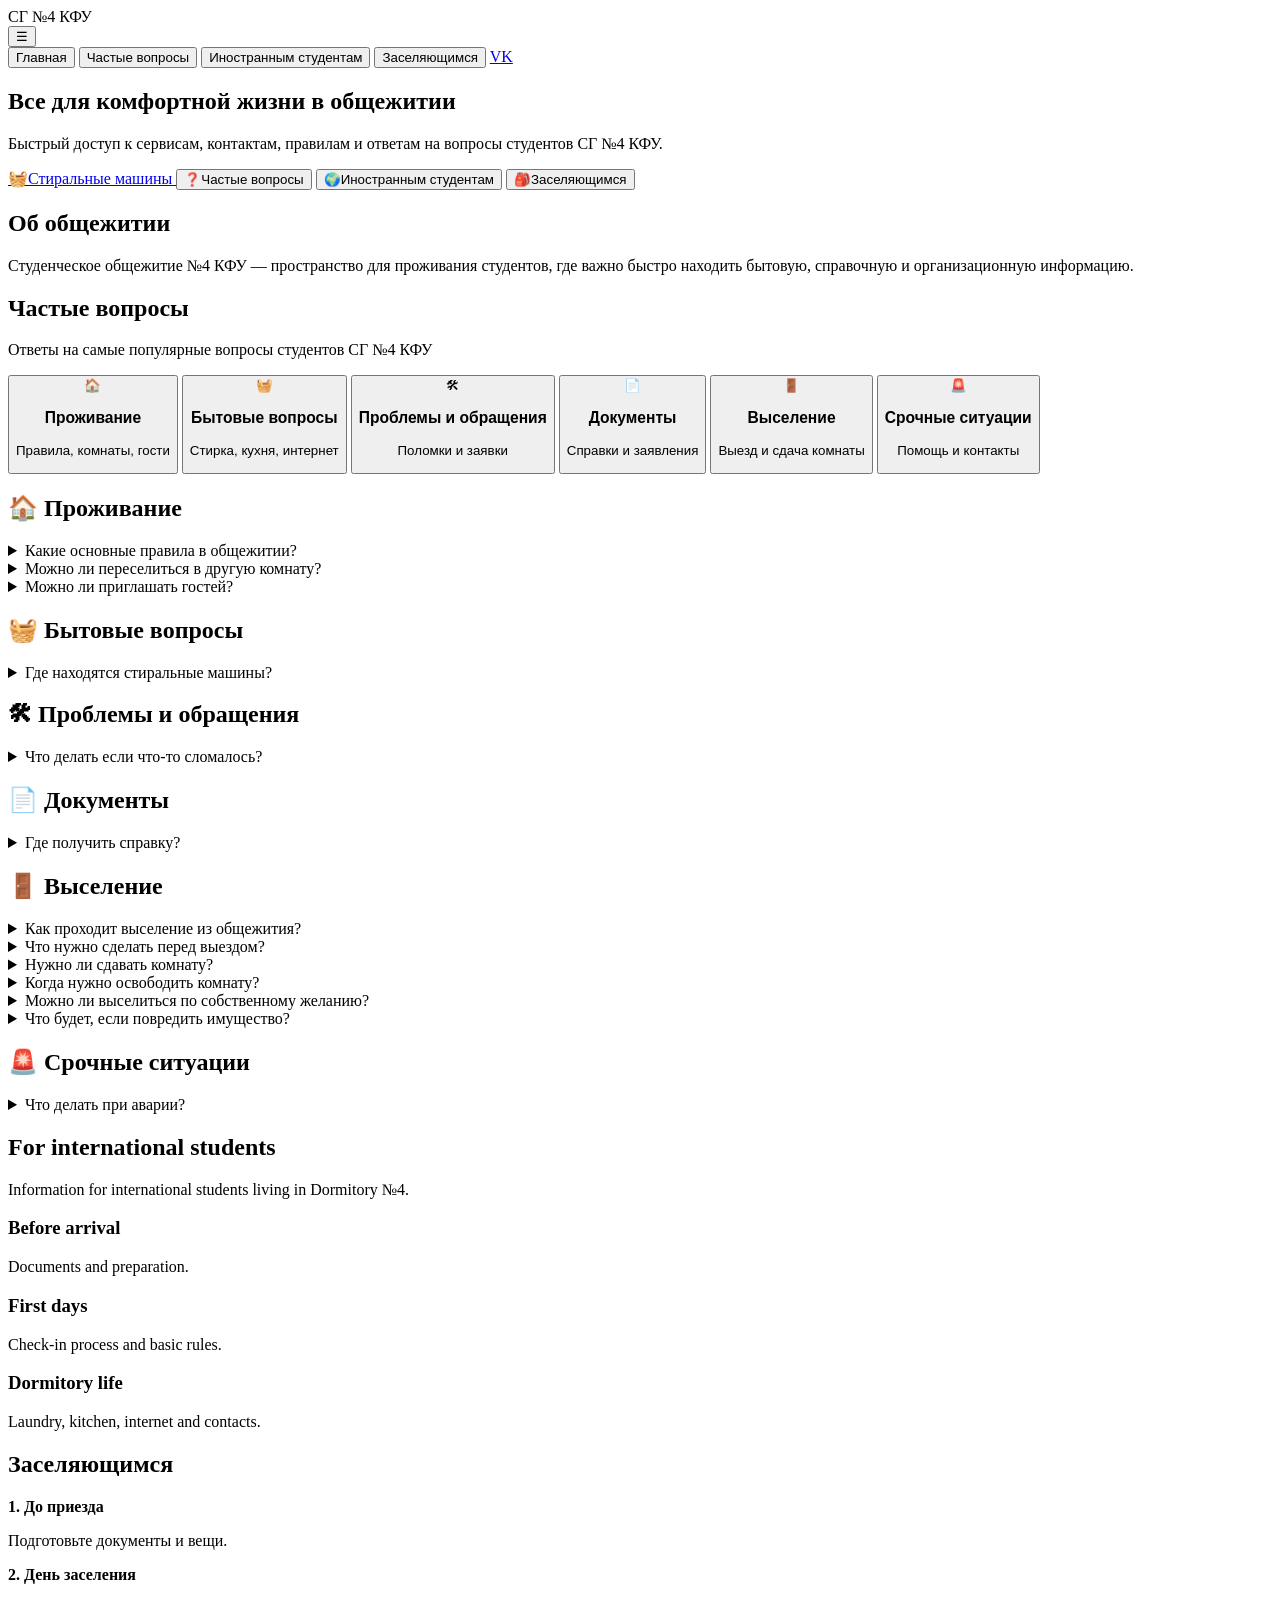
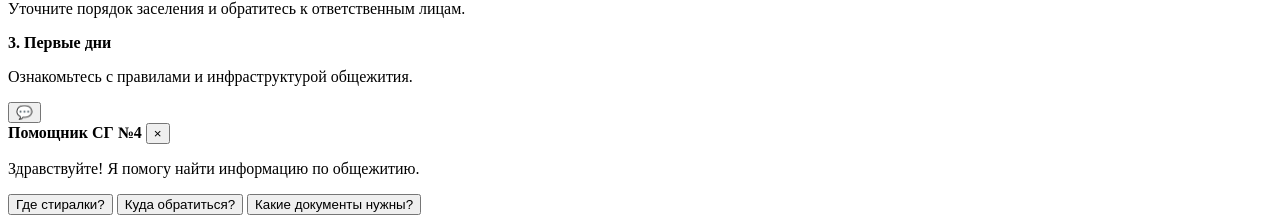
==== commit 379c0e3c: "index.html" ====
--- a/index.html
+++ b/index.html
@@ -3,787 +3,438 @@
 <head>
   <meta charset="UTF-8" />
   <meta name="viewport" content="width=device-width, initial-scale=1.0" />
-  <title>Гайд по заселению | Студгородок КФУ</title>
-
-  <style>
-    :root {
-      --kfu-blue: #005baa;
-      --kfu-dark: #08345f;
-      --kfu-light: #eef6ff;
-      --accent: #f4b000;
-      --text: #1f2933;
-      --muted: #64748b;
-      --white: #ffffff;
-      --line: #d9e6f2;
-      --shadow: 0 18px 45px rgba(0, 67, 130, 0.12);
-      --radius: 24px;
-    }
-
-    * {
-      margin: 0;
-      padding: 0;
-      box-sizing: border-box;
-      scroll-behavior: smooth;
-    }
-
-    body {
-      font-family: Arial, Helvetica, sans-serif;
-      background: linear-gradient(
-        180deg,
-        #f5f9ff 0%,
-        #ffffff 45%,
-        #f5f9ff 100%
-      );
-      color: var(--text);
-      line-height: 1.6;
-    }
-
-    a {
-      text-decoration: none;
-      color: inherit;
-    }
-
-    .navbar {
-      position: sticky;
-      top: 0;
-      z-index: 1000;
-      background: rgba(255,255,255,0.94);
-      backdrop-filter: blur(12px);
-      border-bottom: 1px solid var(--line);
-      padding: 18px 6vw;
-
-      display: flex;
-      justify-content: space-between;
-      align-items: center;
-    }
-
-    .logo {
-      display: flex;
-      align-items: center;
-      gap: 12px;
-      font-weight: 800;
-      color: var(--kfu-dark);
-    }
-
-    .logo-mark {
-      width: 48px;
-      height: 48px;
-      border-radius: 14px;
-      background: var(--kfu-blue);
-      color: white;
-
-      display: grid;
-      place-items: center;
-
-      font-weight: 900;
-      box-shadow: 0 12px 28px rgba(0,91,170,0.25);
-    }
-
-    .navlinks {
-      display: flex;
-      gap: 22px;
-      flex-wrap: wrap;
-      color: var(--muted);
-      font-size: 14px;
-      font-weight: 600;
-    }
-
-    .navlinks a:hover {
-      color: var(--kfu-blue);
-    }
-
-    .hero {
-      padding: 80px 6vw 50px;
-
-      display: grid;
-      grid-template-columns: 1.2fr 0.8fr;
-      gap: 42px;
-      align-items: center;
-    }
-
-    .badge {
-      display: inline-flex;
-      align-items: center;
-      gap: 8px;
-
-      padding: 8px 14px;
-      border-radius: 999px;
-
-      background: white;
-      border: 1px solid var(--line);
-
-      color: var(--kfu-blue);
-      font-weight: 700;
-      font-size: 14px;
-
-      margin-bottom: 24px;
-
-      box-shadow: 0 10px 22px rgba(0,67,130,0.08);
-    }
-
-    h1 {
-      font-size: clamp(38px, 6vw, 70px);
-      line-height: 1.05;
-      letter-spacing: -1.6px;
-      color: var(--kfu-dark);
-
-      margin-bottom: 24px;
-    }
-
-    .hero p {
-      color: var(--muted);
-      font-size: 19px;
-      max-width: 700px;
-
-      margin-bottom: 30px;
-    }
-
-    .hero-buttons {
-      display: flex;
-      gap: 14px;
-      flex-wrap: wrap;
-    }
-
-    .button {
-      padding: 15px 22px;
-      border-radius: 16px;
-      font-weight: 800;
-      transition: 0.2s ease;
-    }
-
-    .button:hover {
-      transform: translateY(-3px);
-    }
-
-    .primary {
-      background: var(--kfu-blue);
-      color: white;
-      box-shadow: 0 14px 30px rgba(0,91,170,0.25);
-    }
-
-    .secondary {
-      background: white;
-      border: 1px solid var(--line);
-      color: var(--kfu-blue);
-    }
-
-    .hero-card {
-      background: white;
-      border: 1px solid var(--line);
-      border-radius: 32px;
-      padding: 28px;
-      box-shadow: var(--shadow);
-    }
-
-    .hero-card h3 {
-      color: var(--kfu-dark);
-      margin-bottom: 18px;
-      font-size: 24px;
-    }
-
-    .hero-list {
-      list-style: none;
-      display: grid;
-      gap: 14px;
-    }
-
-    .hero-list li {
-      display: flex;
-      gap: 12px;
-      background: var(--kfu-light);
-      padding: 14px;
-      border-radius: 16px;
-    }
-
-    .check {
-      font-weight: 900;
-      color: var(--kfu-blue);
-    }
-
-    section {
-      padding: 60px 6vw;
-    }
-
-    .section-title {
-      margin-bottom: 30px;
-    }
-
-    .mini {
-      color: var(--kfu-blue);
-      font-size: 14px;
-      text-transform: uppercase;
-      letter-spacing: 1px;
-      font-weight: 900;
-
-      margin-bottom: 12px;
-    }
-
-    h2 {
-      color: var(--kfu-dark);
-      font-size: clamp(30px, 4vw, 46px);
-      line-height: 1.1;
-      letter-spacing: -1px;
-    }
-
-    .section-desc {
-      margin-top: 14px;
-      max-width: 700px;
-      color: var(--muted);
-    }
-
-    .grid {
-      display: grid;
-      grid-template-columns: repeat(3,1fr);
-      gap: 22px;
-    }
-
-    .card {
-      background: white;
-      border: 1px solid var(--line);
-      border-radius: var(--radius);
-      padding: 26px;
-
-      box-shadow: 0 12px 28px rgba(0,67,130,0.06);
-      transition: 0.25s ease;
-    }
-
-    .card:hover {
-      transform: translateY(-6px);
-    }
-
-    .icon {
-      width: 54px;
-      height: 54px;
-
-      display: grid;
-      place-items: center;
-
-      border-radius: 16px;
-
-      background: var(--kfu-light);
-      color: var(--kfu-blue);
-
-      font-size: 26px;
-
-      margin-bottom: 18px;
-    }
-
-    .card h3 {
-      color: var(--kfu-dark);
-      margin-bottom: 12px;
-      font-size: 22px;
-    }
-
-    .card p,
-    .card li {
-      color: var(--muted);
-      font-size: 15px;
-    }
-
-    .card ul {
-      padding-left: 18px;
-      margin-top: 10px;
-    }
-
-    .steps {
-      display: grid;
-      grid-template-columns: repeat(4,1fr);
-      gap: 20px;
-    }
-
-    .step {
-      background: var(--kfu-dark);
-      color: white;
-
-      border-radius: var(--radius);
-      padding: 28px;
-    }
-
-    .step-number {
-      color: var(--accent);
-      font-weight: 900;
-      margin-bottom: 20px;
-    }
-
-    .step p {
-      color: #d8e9fb;
-      margin-top: 10px;
-      font-size: 15px;
-    }
-
-    .contacts {
-      display: grid;
-      grid-template-columns: repeat(2,1fr);
-      gap: 20px;
-    }
-
-    .contact-card {
-      background: linear-gradient(
-        135deg,
-        var(--kfu-blue),
-        var(--kfu-dark)
-      );
-
-      color: white;
-      border-radius: 28px;
-      padding: 30px;
-
-      box-shadow: var(--shadow);
-    }
-
-    .contact-card h3 {
-      margin-bottom: 14px;
-      font-size: 24px;
-    }
-
-    .contact-card p {
-      color: #d9ecff;
-    }
-
-    .faq {
-      display: grid;
-      gap: 16px;
-    }
-
-    details {
-      background: white;
-      border: 1px solid var(--line);
-      border-radius: 18px;
-      padding: 18px 20px;
-
-      box-shadow: 0 10px 24px rgba(0,67,130,0.05);
-    }
-
-    summary {
-      cursor: pointer;
-      font-weight: 800;
-      color: var(--kfu-dark);
-    }
-
-    details p {
-      margin-top: 12px;
-      color: var(--muted);
-    }
-
-    footer {
-      padding: 40px 6vw;
-      text-align: center;
-      color: var(--muted);
-      font-size: 14px;
-    }
-
-    @media(max-width: 980px) {
-
-      .hero,
-      .grid,
-      .steps,
-      .contacts {
-        grid-template-columns: 1fr;
-      }
-
-    }
-
-    @media(max-width: 640px) {
-
-      .navbar,
-      .hero,
-      section {
-        padding-left: 20px;
-        padding-right: 20px;
-      }
-
-      .navlinks {
-        display: none;
-      }
-
-    }
-  </style>
+  <title>СГ №4 КФУ</title>
+  <link rel="stylesheet" href="css/style.css" />
 </head>
-
+<script src="js/faq.js"></script>
 <body>
 
-  <nav class="navbar">
-
-    <a href="#top" class="logo">
-      <span class="logo-mark">КФУ</span>
-      <span>
-        Студгородок<br>
-        Гайд первокурсника
-      </span>
-    </a>
-
-    <div class="navlinks">
-      <a href="#before">Перед заселением</a>
-      <a href="#arrival">В день заселения</a>
-      <a href="#life">Общага без стресса</a>
-      <a href="#contacts">Полезные контакты</a>
-      <a href="#faq">FAQ</a>
-    </div>
-
+<header class="header">
+  <div class="logo">СГ №4 КФУ</div>
+
+  <button class="burger" id="burger">☰</button>
+
+  <nav class="nav" id="nav">
+    <button data-page="home" class="nav-link active">Главная</button>
+    <button data-page="faq" class="nav-link">Частые вопросы</button>
+    <button data-page="international" class="nav-link">Иностранным студентам</button>
+    <button data-page="moving" class="nav-link">Заселяющимся</button>
+    <a href="https://vk.com/4obshagakfu" target="_blank" class="nav-link vk">VK</a>
   </nav>
-
-  <main id="top">
-
-    <header class="hero">
-
-      <div>
-
-        <div class="badge">
-          🎓 Заселение без паники
-        </div>
-
-        <h1>
-          Гайд по жизни в общежитии КФУ
-        </h1>
-
-        <p>
-          Всё самое важное для первокурсника:
-          документы, переезд, соседи, бытовые лайфхаки,
-          безопасность и адаптация в первые недели.
-        </p>
-
-        <div class="hero-buttons">
-          <a href="#before" class="button primary">
-            Начать подготовку
-          </a>
-
-          <a href="#faq" class="button secondary">
-            Частые вопросы
-          </a>
-        </div>
-
-      </div>
-
-      <aside class="hero-card">
-
-        <h3>
-          Самое важное в первый день
-        </h3>
-
-        <ul class="hero-list">
-
-          <li>
-            <span class="check">✓</span>
-            <span>
-              Сфотографируй комнату и все дефекты.
-            </span>
-          </li>
-
-          <li>
-            <span class="check">✓</span>
-            <span>
-              Узнай правила кухни, стирки и прохода.
-            </span>
-          </li>
-
-          <li>
-            <span class="check">✓</span>
-            <span>
-              Сразу договорись с соседями о быте.
-            </span>
-          </li>
-
-        </ul>
-
-      </aside>
-
-    </header>
-
-    <section id="before">
-
-      <div class="section-title">
-
-        <div class="mini">
-          01 · Перед заселением
-        </div>
-
-        <h2>
-          Подготовь всё заранее
-        </h2>
-
-        <p class="section-desc">
-          Лучше собрать базовые вещи и документы до переезда,
-          чтобы не бегать по магазинам в первый день.
-        </p>
-
-      </div>
-
-      <div class="grid">
-
-        <article class="card">
-
-          <div class="icon">📄</div>
-
-          <h3>Документы</h3>
-
-          <p>
-            Паспорт, студенческий, направление,
-            медицинские документы, фото и копии.
-          </p>
-
-        </article>
-
-        <article class="card">
-
-          <div class="icon">🎒</div>
-
-          <h3>Что взять</h3>
-
-          <p>
-            Постельное бельё, тапочки, аптечка,
-            удлинитель, контейнеры и бытовые мелочи.
-          </p>
-
-        </article>
-
-        <article class="card">
-
-          <div class="icon">💳</div>
-
-          <h3>Финансы</h3>
-
-          <p>
-            Подготовь карту, немного наличных
-            и резерв на первые покупки.
-          </p>
-
-        </article>
-
-      </div>
-
+</header>
+
+<main>
+
+  <section id="home" class="page active">
+    <div class="hero">
+      <h1>Все для комфортной жизни в общежитии</h1>
+      <p>Быстрый доступ к сервисам, контактам, правилам и ответам на вопросы студентов СГ №4 КФУ.</p>
+    </div>
+
+    <div class="cards">
+      <a href="https://cabinet.unimetriq.com/client/8404676dc45d0daa39284b85689e2aed" target="_blank" class="card"> 🧺<span>Стиральные машины</span> </a>
+      <button class="card" data-page="faq">❓<span>Частые вопросы</span></button>
+      <button class="card" data-page="international">🌍<span>Иностранным студентам</span></button>
+      <button class="card" data-page="moving">🎒<span>Заселяющимся</span></button>
+    </div>
+
+    <section class="about">
+      <h2>Об общежитии</h2>
+      <p>
+        Студенческое общежитие №4 КФУ — пространство для проживания студентов, где важно быстро находить бытовую, справочную и организационную информацию.
+      </p>
     </section>
-
-    <section id="arrival">
-
-      <div class="section-title">
-
-        <div class="mini">
-          02 · В день заселения
-        </div>
-
-        <h2>
-          Что делать по шагам
-        </h2>
-
-      </div>
-
-      <div class="steps">
-
-        <div class="step">
-          <div class="step-number">01</div>
-
-          <h3>Оформи документы</h3>
-
-          <p>
-            Получи ключи, пропуск
-            и уточни правила проживания.
-          </p>
-        </div>
-
-        <div class="step">
-          <div class="step-number">02</div>
-
-          <h3>Проверь комнату</h3>
-
-          <p>
-            Осмотри мебель, окна,
-            розетки и матрас.
-          </p>
-        </div>
-
-        <div class="step">
-          <div class="step-number">03</div>
-
-          <h3>Зафиксируй дефекты</h3>
-
-          <p>
-            Сфотографируй повреждения
-            и сообщи администрации.
-          </p>
-        </div>
-
-        <div class="step">
-          <div class="step-number">04</div>
-
-          <h3>Организуй минимум</h3>
-
-          <p>
-            Постель, вода, зарядка,
-            документы и перекус.
-          </p>
-        </div>
-
-      </div>
-
-    </section>
-
-    <section id="life">
-
-      <div class="section-title">
-
-        <div class="mini">
-          03 · Общага без стресса
-        </div>
-
-        <h2>
-          Быт, соседи и безопасность
-        </h2>
-
-      </div>
-
-      <div class="grid">
-
-        <article class="card">
-
-          <div class="icon">🛏️</div>
-
-          <h3>Комната</h3>
-
-          <ul>
-            <li>Используй органайзеры.</li>
-            <li>Храни вещи вертикально.</li>
-            <li>Не захламляй пространство.</li>
-          </ul>
-
-        </article>
-
-        <article class="card">
-
-          <div class="icon">👥</div>
-
-          <h3>Соседи</h3>
-
-          <ul>
-            <li>Обсуди уборку и гостей.</li>
-            <li>Уважай личные границы.</li>
-            <li>Решай конфликты спокойно.</li>
-          </ul>
-
-        </article>
-
-        <article class="card">
-
-          <div class="icon">🔌</div>
-
-          <h3>Безопасность</h3>
-
-          <ul>
-            <li>Не перегружай удлинители.</li>
-            <li>Закрывай комнату.</li>
-            <li>Не оставляй технику без присмотра.</li>
-          </ul>
-
-        </article>
-
-      </div>
-
-    </section>
-
-    <section id="contacts">
-
-      <div class="section-title">
-
-        <div class="mini">
-          04 · Полезные контакты
-        </div>
-
-        <h2>
-          К кому обращаться
-        </h2>
-
-      </div>
-
-      <div class="contacts">
-
-        <div class="contact-card">
-
-          <h3>
-            Администрация общежития
-          </h3>
-
-          <p>
-            Вопросы заселения, комнаты,
-            бытовых проблем и пропусков.
-          </p>
-
-        </div>
-
-        <div class="contact-card">
-
-          <h3>
-            Студсовет / куратор
-          </h3>
-
-          <p>
-            Помощь первокурсникам,
-            адаптация и студенческие вопросы.
-          </p>
-
-        </div>
-
-      </div>
-
-    </section>
-
-    <section id="faq">
-
-      <div class="section-title">
-
-        <div class="mini">
-          05 · FAQ
-        </div>
-
-        <h2>
-          Частые вопросы
-        </h2>
-
-      </div>
-
-      <div class="faq">
-
-        <details>
-          <summary>
-            Что делать, если сосед не убирается?
-          </summary>
-
-          <p>
-            Спокойно обсудить график уборки
-            и договориться о правилах.
-          </p>
-        </details>
-
-        <details>
-          <summary>
-            Что не стоит брать с собой?
-          </summary>
-
-          <p>
-            Лишнюю технику, слишком много одежды
-            и громоздкие вещи.
-          </p>
-        </details>
-
-        <details>
-          <summary>
-            Как быстрее адаптироваться?
-          </summary>
-
-          <p>
-            Найти режим, познакомиться с соседями
-            и постепенно обустроить пространство.
-          </p>
-        </details>
-
-      </div>
-
-    </section>
-
-  </main>
-
-  <footer>
-    Макет студенческого сайта-гайда КФУ.
-    Не является официальным сайтом университета.
-  </footer>
-
+  </section>
+
+<section id="faq" class="page">
+
+  <div class="page-header">
+
+    <h1>
+      Частые вопросы
+    </h1>
+
+    <p>
+      Ответы на самые популярные вопросы студентов СГ №4 КФУ
+    </p>
+
+  </div>
+
+
+  <!-- Категории FAQ -->
+
+  <div class="faq-categories">
+
+
+    <button 
+      class="faq-category"
+      onclick="openFaq('living')">
+
+      <span>🏠</span>
+
+      <h3>
+        Проживание
+      </h3>
+
+      <p>
+        Правила, комнаты, гости
+      </p>
+
+    </button>
+
+
+
+    <button 
+      class="faq-category"
+      onclick="openFaq('life')">
+
+      <span>🧺</span>
+
+      <h3>
+        Бытовые вопросы
+      </h3>
+
+      <p>
+        Стирка, кухня, интернет
+      </p>
+
+    </button>
+
+
+
+    <button 
+      class="faq-category"
+      onclick="openFaq('problem')">
+
+      <span>🛠</span>
+
+      <h3>
+        Проблемы и обращения
+      </h3>
+
+      <p>
+        Поломки и заявки
+      </p>
+
+    </button>
+
+
+
+    <button 
+      class="faq-category"
+      onclick="openFaq('docs')">
+
+      <span>📄</span>
+
+      <h3>
+        Документы
+      </h3>
+
+      <p>
+        Справки и заявления
+      </p>
+
+    </button>
+
+
+
+
+    <button 
+      class="faq-category"
+      onclick="openFaq('exit')">
+
+      <span>🚪</span>
+
+      <h3>
+        Выселение
+      </h3>
+
+      <p>
+        Выезд и сдача комнаты
+      </p>
+
+    </button>
+
+
+
+
+    <button 
+      class="faq-category"
+      onclick="openFaq('sos')">
+
+      <span>🚨</span>
+
+      <h3>
+        Срочные ситуации
+      </h3>
+
+      <p>
+        Помощь и контакты
+      </p>
+
+    </button>
+
+
+  </div>
+
+
+
+
+  <!-- Ответы -->
+
+
+  <div class="faq-content">
+
+
+    <!-- проживание -->
+
+    <div 
+      class="faq-block"
+      id="living">
+
+
+      <h2>
+        🏠 Проживание
+      </h2>
+
+
+      <details>
+        <summary>
+          Какие основные правила в общежитии?
+        </summary>
+        <p>
+          Информация о правилах проживания в общежитии.
+        </p>
+      </details>
+
+      <details>
+        <summary>
+          Можно ли переселиться в другую комнату?
+        </summary>
+        <p>
+          Для переселения необходимо обратиться к администрации общежития.
+        </p>
+      </details>
+
+      <details>
+        <summary>
+          Можно ли приглашать гостей?
+        </summary>
+        <p>
+          Информация о правилах посещения гостей.
+        </p>
+      </details>
+    </div>
+
+
+
+
+
+    <!-- быт -->
+    <div 
+      class="faq-block"
+      id="life">
+      <h2>
+        🧺 Бытовые вопросы
+      </h2>
+      <details>
+        <summary>
+          Где находятся стиральные машины?
+        </summary>
+        <p>
+          Информация о расположении стиральных машин.
+        </p>
+
+      </details>
+
+
+    </div>
+
+
+
+
+
+    <!-- проблемы -->
+
+
+    <div 
+      class="faq-block"
+      id="problem">
+
+
+      <h2>
+        🛠 Проблемы и обращения
+      </h2>
+
+
+      <details>
+
+        <summary>
+          Что делать если что-то сломалось?
+        </summary>
+
+        <p>
+          Необходимо оставить заявку ответственному лицу.
+        </p>
+
+      </details>
+
+
+    </div>
+    <!-- документы -->
+    <div 
+      class="faq-block"
+      id="docs">
+      <h2>
+        📄 Документы
+      </h2>
+      <details>
+        <summary>
+          Где получить справку?
+        </summary>
+        <p>
+          Информация о получении документов.
+        </p>
+      </details>
+    </div>
+
+    <!-- выселение -->
+    <div 
+      class="faq-block"
+      id="exit">
+      <h2>
+        🚪 Выселение
+      </h2>
+
+  <details>
+    <summary>
+      Как проходит выселение из общежития?
+    </summary>
+    <p>
+      При выселении необходимо заранее обратиться к администрации 
+      общежития и уточнить порядок действий.
+      Обычно студент освобождает комнату, приводит её в порядок,
+      возвращает полученное имущество и проходит необходимые отметки.
+    </p>
+  </details>
+
+  <details>
+    <summary>
+      Что нужно сделать перед выездом?
+    </summary>
+    <p>
+      Перед выездом рекомендуется:
+    </p>
+    <ul>
+      <li>убрать комнату и личные вещи;</li>
+      <li>проверить состояние мебели и имущества;</li>
+      <li>сдать полученный инвентарь;</li>
+      <li>оформить необходимые документы у администрации.</li>
+    </ul>
+  </details>
+
+  <details>
+    <summary>
+      Нужно ли сдавать комнату?
+    </summary>
+    <p>
+      Да. Комната передается администрации общежития
+      в чистом состоянии вместе с закрепленным имуществом.
+    </p>
+  </details>
+
+  <details> 
+    <summary>
+      Когда нужно освободить комнату?
+    </summary>
+    <p>
+      После прекращения действия договора проживания место
+      необходимо освободить в установленный срок.
+      По правилам общежитий КФУ при расторжении договора —
+      в течение 3 дней.
+    </p>
+  </details>
+
+  <details>
+    <summary>
+      Можно ли выселиться по собственному желанию?
+    </summary>
+    <p>
+      Да. Студент может оформить выселение по личному заявлению.
+      Для этого необходимо обратиться к администрации общежития.
+    </p>
+  </details>
+
+  <details>
+    <summary>
+      Что будет, если повредить имущество?
+    </summary>
+    <p>
+      Перед выселением проверяется состояние комнаты и имущества.
+      За повреждение или потерю закрепленного имущества студент
+      несет ответственность согласно правилам проживания.
+    </p>
+  </details>
+
+
+</div>
+
+    <!-- срочные -->
+    <div 
+      class="faq-block"
+      id="sos">
+      <h2>
+        🚨 Срочные ситуации
+      </h2>
+      <details>
+        <summary>
+          Что делать при аварии?
+        </summary>
+        <p>
+          Обратитесь к ответственным сотрудникам.
+        </p>
+      </details>
+    </div>
+  </div>
+</section>
+
+  <section id="international" class="page">
+    <h1>For international students</h1>
+    <p>Information for international students living in Dormitory №4.</p>
+    <div class="info-grid">
+      <div class="info-card"><h3>Before arrival</h3><p>Documents and preparation.</p></div>
+      <div class="info-card"><h3>First days</h3><p>Check-in process and basic rules.</p></div>
+      <div class="info-card"><h3>Dormitory life</h3><p>Laundry, kitchen, internet and contacts.</p></div>
+    </div>
+  </section>
+
+  <section id="moving" class="page">
+    <h1>Заселяющимся</h1>
+    <div class="timeline">
+      <div><b>1. До приезда</b><p>Подготовьте документы и вещи.</p></div>
+      <div><b>2. День заселения</b><p>Уточните порядок заселения и обратитесь к ответственным лицам.</p></div>
+      <div><b>3. Первые дни</b><p>Ознакомьтесь с правилами и инфраструктурой общежития.</p></div>
+    </div>
+  </section>
+
+</main>
+
+<button class="chatbot-btn" id="chatbotBtn">💬</button>
+
+<div class="chatbot-window" id="chatbotWindow">
+  <div class="chatbot-header">
+    <b>Помощник СГ №4</b>
+    <button id="closeChat">×</button>
+  </div>
+  <div class="chatbot-body">
+    <p>Здравствуйте! Я помогу найти информацию по общежитию.</p>
+    <button>Где стиралки?</button>
+    <button>Куда обратиться?</button>
+    <button>Какие документы нужны?</button>
+  </div>
+</div>
+
+<script src="js/navigation.js"></script>
+<script src="js/chatbot.js"></script>
 </body>
 </html>
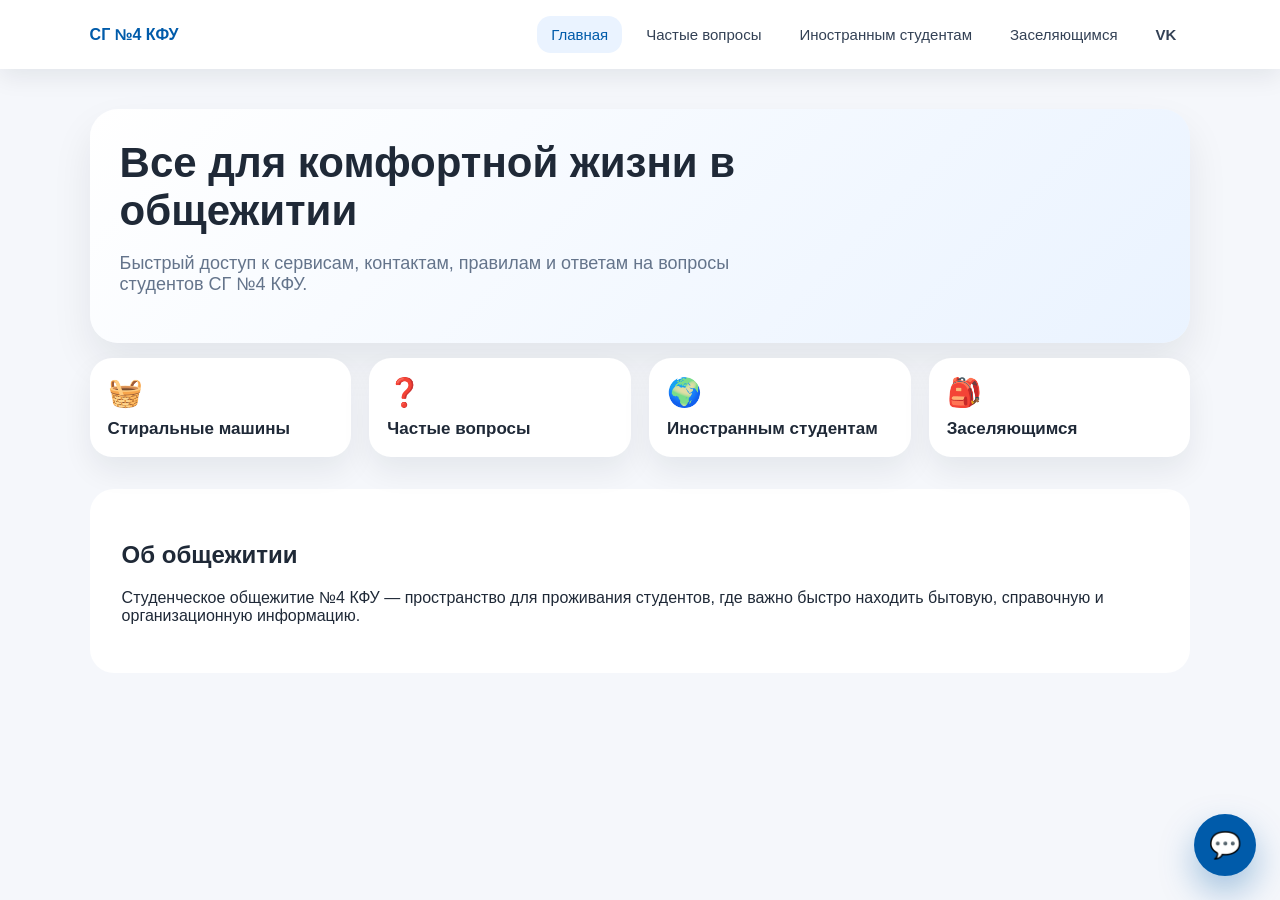
==== commit eff39e4c: "Add files via upload" ====
--- a/index.html
+++ b/index.html
@@ -311,11 +311,16 @@
       Как проходит выселение из общежития?
     </summary>
     <p>
-      При выселении необходимо заранее обратиться к администрации 
-      общежития и уточнить порядок действий.
-      Обычно студент освобождает комнату, приводит её в порядок,
-      возвращает полученное имущество и проходит необходимые отметки.
-    </p>
+      При выселении необходимо заранее обратиться к заведующей общежития и уточнить актуальный порядок действий. </p>
+    <p>
+      Перед выездом рекомендуется:
+    </p>
+    <ul>
+      <li>убрать комнату и личные вещи;</li>
+      <li>проверить состояние мебели и имущества;</li>
+      <li>сдать полученный инвентарь;</li>
+      <li>оформить необходимые документы у администрации.</li>
+    </ul>
   </details>
 
   <details>
@@ -437,4 +442,4 @@
 <script src="js/navigation.js"></script>
 <script src="js/chatbot.js"></script>
 </body>
-</html>
+</html>
--- a/css/style.css
+++ b/css/style.css
@@ -0,0 +1,367 @@
+* {
+  box-sizing: border-box;
+}
+
+body {
+  margin: 0;
+  font-family: Arial, sans-serif;
+  background: #f5f7fb;
+  color: #1f2937;
+}
+
+.header {
+  position: sticky;
+  top: 0;
+  z-index: 10;
+  display: flex;
+  align-items: center;
+  justify-content: space-between;
+  padding: 16px 7%;
+  background: #ffffff;
+  box-shadow: 0 8px 24px rgba(15, 23, 42, 0.08);
+}
+
+.logo {
+  font-weight: 700;
+  color: #005baa;
+}
+
+.nav {
+  display: flex;
+  gap: 10px;
+  align-items: center;
+}
+
+.nav-link {
+  border: none;
+  background: transparent;
+  padding: 10px 14px;
+  border-radius: 14px;
+  cursor: pointer;
+  text-decoration: none;
+  color: #334155;
+  font-size: 15px;
+}
+
+.nav-link.active,
+.nav-link:hover {
+  background: #eaf3ff;
+  color: #005baa;
+}
+
+.vk {
+  font-weight: 700;
+}
+
+.burger {
+  display: none;
+  border: none;
+  background: #eaf3ff;
+  padding: 10px 14px;
+  border-radius: 12px;
+  font-size: 20px;
+}
+
+main {
+  padding: 40px 7%;
+}
+
+.page {
+  display: none;
+  animation: fade 0.25s ease;
+}
+
+.page.active {
+  display: block;
+}
+
+.hero {
+  padding: 30px;
+  border-radius: 28px;
+  background: linear-gradient(135deg, #ffffff, #eaf3ff);
+  box-shadow: 0 20px 40px rgba(15, 23, 42, 0.08);
+}
+
+.hero h1 {
+  max-width: 700px;
+  margin: 0 0 16px;
+  font-size: 42px;
+}
+
+.hero p {
+  max-width: 680px;
+  color: #64748b;
+  font-size: 18px;
+}
+
+.cards,
+.info-grid {
+  display: grid;
+  grid-template-columns: repeat(4, 1fr);
+  gap: 18px;
+  margin-top: 15px;
+}
+
+.card,
+.info-card {
+  border: none;
+  border-radius: 22px;
+  padding: 18px;
+  background: #ffffff;
+  box-shadow: 0 14px 30px rgba(15, 23, 42, 0.07);
+  text-decoration: none;
+  color: #1f2937;
+  text-align: left;
+}
+
+.card {
+  cursor: pointer;
+  font-size: 28px;
+}
+
+.card span {
+  display: block;
+  margin-top: 10px;
+  font-size: 17px;
+  font-weight: 700;
+}
+
+.about {
+  margin-top: 32px;
+  padding: 32px;
+  border-radius: 24px;
+  background: #ffffff;
+}
+
+details {
+  margin: 14px 0;
+  padding: 18px;
+  border-radius: 18px;
+  background: #ffffff;
+}
+
+summary {
+  cursor: pointer;
+  font-weight: 700;
+}
+
+.timeline div {
+  margin: 18px 0;
+  padding: 22px;
+  border-radius: 20px;
+  background: #ffffff;
+}
+
+.chatbot-btn {
+  position: fixed;
+  right: 24px;
+  bottom: 24px;
+  z-index: 20;
+  width: 62px;
+  height: 62px;
+  border: none;
+  border-radius: 50%;
+  background: #005baa;
+  color: white;
+  font-size: 26px;
+  cursor: pointer;
+  box-shadow: 0 16px 35px rgba(0, 91, 170, 0.35);
+}
+
+.chatbot-window {
+  display: none;
+  position: fixed;
+  right: 24px;
+  bottom: 100px;
+  width: 320px;
+  border-radius: 22px;
+  background: white;
+  box-shadow: 0 20px 50px rgba(15, 23, 42, 0.2);
+  overflow: hidden;
+  z-index: 21;
+}
+
+.chatbot-window.active {
+  display: block;
+}
+
+.chatbot-header {
+  display: flex;
+  justify-content: space-between;
+  padding: 16px;
+  background: #005baa;
+  color: white;
+}
+
+.chatbot-header button {
+  border: none;
+  background: transparent;
+  color: white;
+  font-size: 22px;
+  cursor: pointer;
+}
+
+.chatbot-body {
+  padding: 18px;
+}
+
+.chatbot-body button {
+  display: block;
+  width: 100%;
+  margin-top: 10px;
+  padding: 12px;
+  border: none;
+  border-radius: 14px;
+  background: #eaf3ff;
+  cursor: pointer;
+  text-align: left;
+}
+
+@keyframes fade {
+  from {
+    opacity: 0;
+    transform: translateY(8px);
+  }
+
+  to {
+    opacity: 1;
+    transform: translateY(0);
+  }
+}
+
+@media (max-width: 820px) {
+  .burger {
+    display: block;
+  }
+
+  .nav {
+    display: none;
+    position: absolute;
+    top: 68px;
+    right: 7%;
+    width: 260px;
+    flex-direction: column;
+    align-items: stretch;
+    padding: 16px;
+    border-radius: 20px;
+    background: white;
+    box-shadow: 0 20px 40px rgba(15, 23, 42, 0.16);
+  }
+
+  .nav.open {
+    display: flex;
+  }
+
+  .hero {
+    padding: 30px;
+  }
+
+  .hero h1 {
+    font-size: 30px;
+  }
+
+  .cards,
+  .info-grid {
+    grid-template-columns: 1fr;
+  }
+
+  .chatbot-window {
+    right: 12px;
+    left: 12px;
+    width: auto;
+  }
+}
+
+/* категории FAQ */
+
+.faq-categories {
+
+  display: grid;
+
+  grid-template-columns: repeat(3,1fr);
+
+  gap: 18px;
+
+  margin-top: 30px;
+
+}
+
+
+
+.faq-category {
+
+  padding: 28px;
+
+  border: none;
+
+  border-radius: 24px;
+
+  background: white;
+
+  cursor: pointer;
+
+  text-align: left;
+
+  box-shadow:
+  0 14px 30px rgba(15,23,42,.08);
+
+  transition:.25s;
+
+}
+
+
+.faq-category:hover {
+
+  transform: translateY(-5px);
+
+}
+
+
+.faq-category span {
+
+  font-size: 34px;
+
+}
+
+
+.faq-category p {
+
+  color:#64748b;
+
+}
+
+
+
+/* блоки вопросов */
+
+
+.faq-content {
+
+margin-top:35px;
+
+}
+
+
+.faq-block {
+
+display:none;
+
+}
+
+
+.faq-block.active {
+
+display:block;
+
+}
+
+
+@media(max-width:820px){
+
+.faq-categories {
+
+grid-template-columns:1fr;
+
+}
+
+}
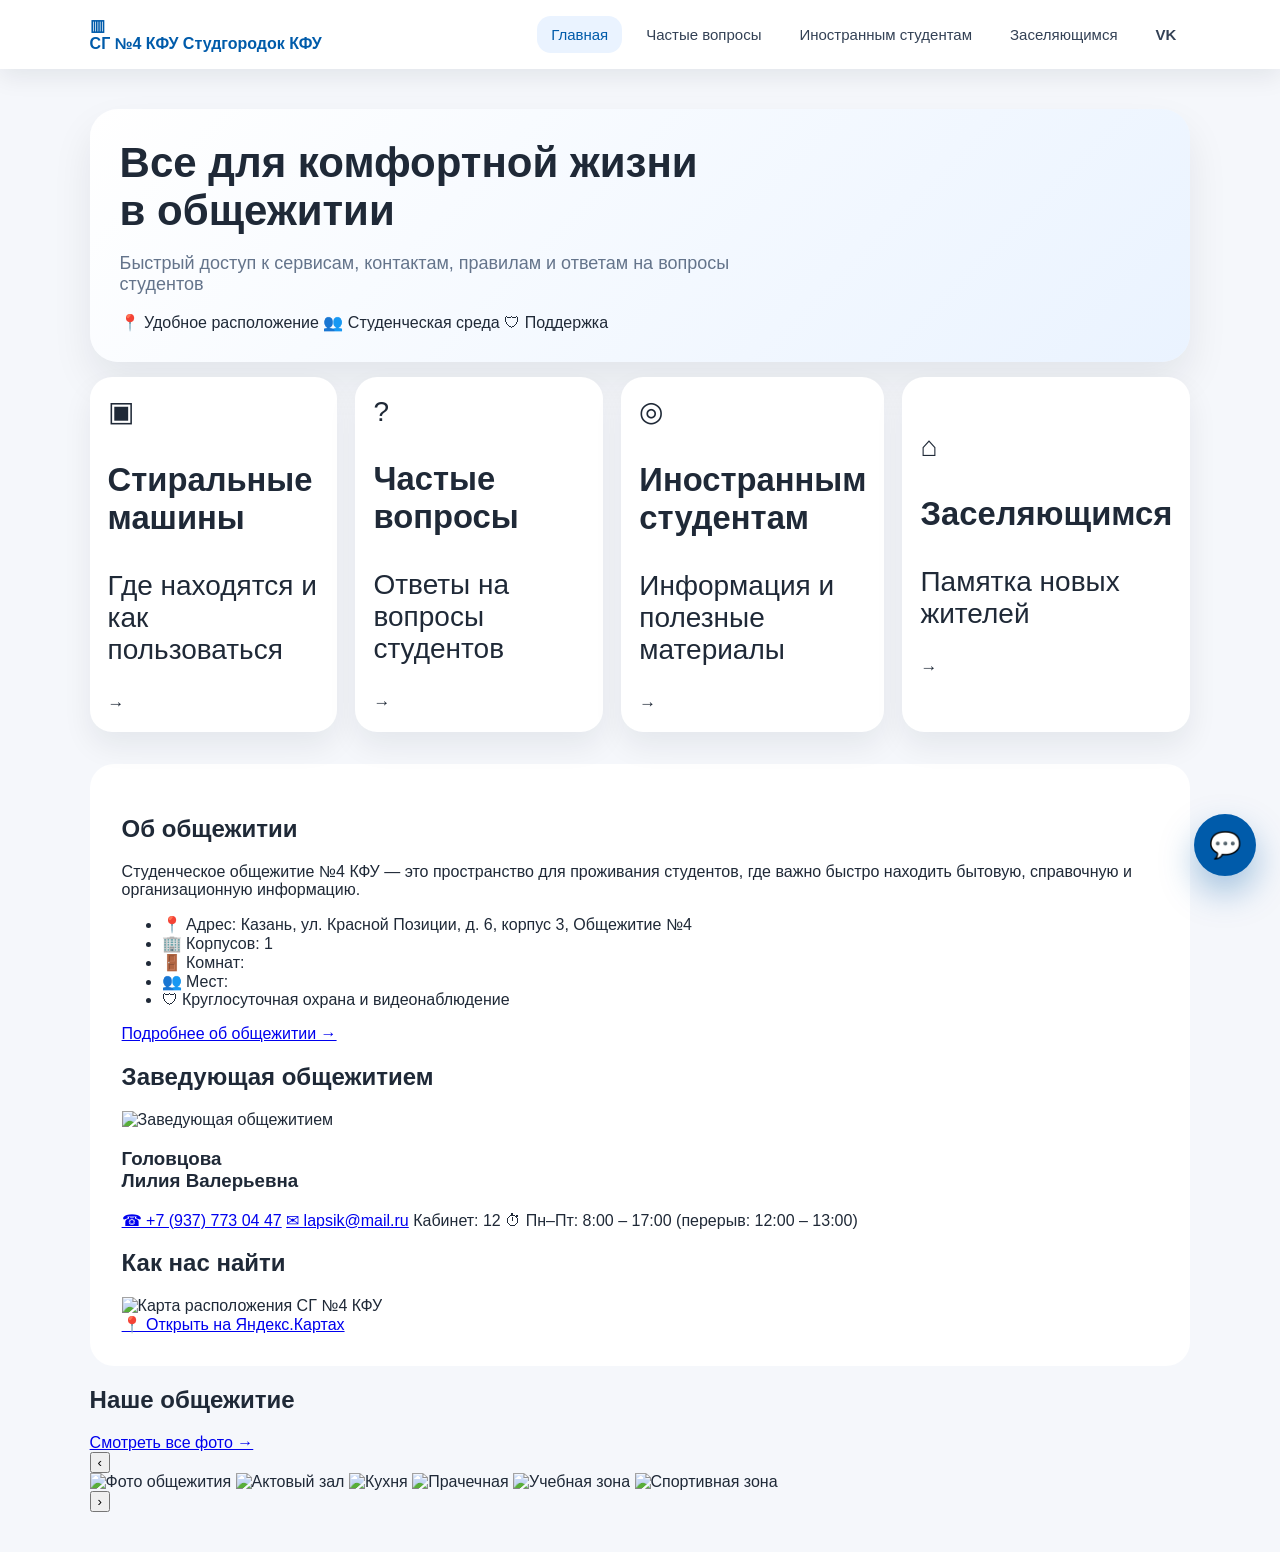
==== commit 67f57ed6: "Update index.html" ====
--- a/index.html
+++ b/index.html
@@ -10,7 +10,15 @@
 <body>
 
 <header class="header">
-  <div class="logo">СГ №4 КФУ</div>
+  
+  <div class="logo">
+    <div class="logo-icon">▥</div>
+    <div>
+      <b>СГ №4 КФУ</b>
+      <span>Студгородок КФУ</span>
+    </div>
+  </div>
+
 
   <button class="burger" id="burger">☰</button>
 
@@ -26,25 +34,167 @@
 <main>
 
   <section id="home" class="page active">
-    <div class="hero">
-      <h1>Все для комфортной жизни в общежитии</h1>
-      <p>Быстрый доступ к сервисам, контактам, правилам и ответам на вопросы студентов СГ №4 КФУ.</p>
-    </div>
-
-    <div class="cards">
-      <a href="https://cabinet.unimetriq.com/client/8404676dc45d0daa39284b85689e2aed" target="_blank" class="card"> 🧺<span>Стиральные машины</span> </a>
-      <button class="card" data-page="faq">❓<span>Частые вопросы</span></button>
-      <button class="card" data-page="international">🌍<span>Иностранным студентам</span></button>
-      <button class="card" data-page="moving">🎒<span>Заселяющимся</span></button>
-    </div>
-
-    <section class="about">
-      <h2>Об общежитии</h2>
-      <p>
-        Студенческое общежитие №4 КФУ — пространство для проживания студентов, где важно быстро находить бытовую, справочную и организационную информацию.
-      </p>
-    </section>
-  </section>
+    
+<div class="hero">
+  <div class="hero-content">
+    <h1>Все для комфортной жизни<br>в общежитии</h1>
+    <p>
+      Быстрый доступ к сервисам, контактам, правилам
+      и ответам на вопросы студентов</p>
+
+    <div class="hero-tags">
+      <span>📍 Удобное расположение</span>
+      <span>👥 Студенческая среда</span>
+      <span>🛡 Поддержка</span>
+    </div>
+  </div>
+</div>
+
+
+    
+<div class="cards">
+
+<a href="https://cabinet.unimetriq.com/client/8404676dc45d0daa39284b85689e2aed" target="_blank" class="card">
+  <div class="card-icon">▣</div>
+  <h3>Стиральные машины</h3>
+  <p>Где находятся и как пользоваться</p>
+  <span>→</span>
+</a>
+
+<button class="card" data-page="faq">
+  <div class="card-icon">?</div>
+  <h3>Частые вопросы</h3>
+  <p>Ответы на вопросы студентов</p>
+  <span>→</span>
+</button>
+
+<button class="card" data-page="international">
+  <div class="card-icon">◎</div>
+  <h3>Иностранным студентам</h3>
+  <p>Информация и полезные материалы</p>
+  <span>→</span>
+</button>
+
+<button class="card" data-page="moving">
+  <div class="card-icon">⌂</div>
+  <h3>Заселяющимся</h3>
+  <p>Памятка новых жителей</p>
+  <span>→</span>
+</button>
+
+</div>
+
+
+    <section class="about about-dashboard">
+
+  <div class="about-column">
+
+    <h2>Об общежитии</h2>
+
+    <p>
+      Студенческое общежитие №4 КФУ — это пространство для проживания студентов,
+      где важно быстро находить бытовую, справочную и организационную информацию.
+    </p>
+
+    <ul class="about-list">
+      <li>📍 Адрес: Казань, ул. Красной Позиции, д. 6, корпус 3, Общежитие №4</li>
+      <li>🏢 Корпусов: 1</li>
+      <li>🚪 Комнат: </li>
+      <li>👥 Мест: </li>
+      <li>🛡 Круглосуточная охрана и видеонаблюдение</li>
+    </ul>
+
+<a 
+  href="https://students.kpfu.ru/node/600"
+  target="_blank"
+  class="outline-btn">
+
+  Подробнее об общежитии →
+
+</a>
+
+  </div>
+
+
+  <div class="about-column manager-card">
+
+    <h2>Заведующая общежитием</h2>
+
+    <div class="manager-photo">
+      <img src="images/manager.jpg" alt="Заведующая общежитием">
+    </div>
+
+    <h3>Головцова<br>Лилия Валерьевна</h3>	
+
+    <div class="contact-list">
+      <a href="tel:+78432337111">☎ +7 (937) 773 04 47</a>
+      <a href="mailto:studgorod@kpfu.ru">✉ lapsik@mail.ru</a>
+      <span></span><span>Кабинет: 12</span>
+      <span>⏱ Пн–Пт: 8:00 – 17:00</span>
+      <span>(перерыв: 12:00 – 13:00)</span>
+    </div>
+  </div>
+
+
+  <div class="about-column">
+
+    <h2>Как нас найти</h2>
+
+    <div class="map-preview">
+      <img src="images/map.jpg" alt="Карта расположения СГ №4 КФУ">
+    </div>
+<a
+      href="https://yandex.ru/maps/43/kazan/house/ulitsa_krasnoy_pozitsii_6k3/YEAYdwFlTUQCQFtvfXt5eHVrZw==/?ll=49.166639%2C55.789195&z=15.89"
+      target="_blank"
+      class="outline-btn">
+
+      📍 Открыть на Яндекс.Картах
+
+    </a>
+
+  </div>
+
+</section>
+
+
+<section class="gallery-section">
+
+  <div class="gallery-header">
+
+    <h2>Наше общежитие</h2>
+
+    <a href="#" class="gallery-link">
+      Смотреть все фото →
+    </a>
+
+  </div>
+
+
+  <div class="gallery-row">
+
+    <button class="gallery-arrow">
+      ‹
+    </button>
+
+    <div class="gallery-track">
+
+      <img src="images/dorm-1.jpg" alt="Фото общежития">
+      <img src="images/dorm-2.jpg" alt="Актовый зал">
+      <img src="images/dorm-3.jpg" alt="Кухня">
+      <img src="images/dorm-4.jpg" alt="Прачечная">
+      <img src="images/dorm-5.jpg" alt="Учебная зона">
+      <img src="images/dorm-6.jpg" alt="Спортивная зона">
+
+    </div>
+
+    <button class="gallery-arrow">
+      ›
+    </button>
+
+  </div>
+</section>
+</section>
+
 
 <section id="faq" class="page">
 
@@ -442,4 +592,4 @@
 <script src="js/navigation.js"></script>
 <script src="js/chatbot.js"></script>
 </body>
-</html>+</html>
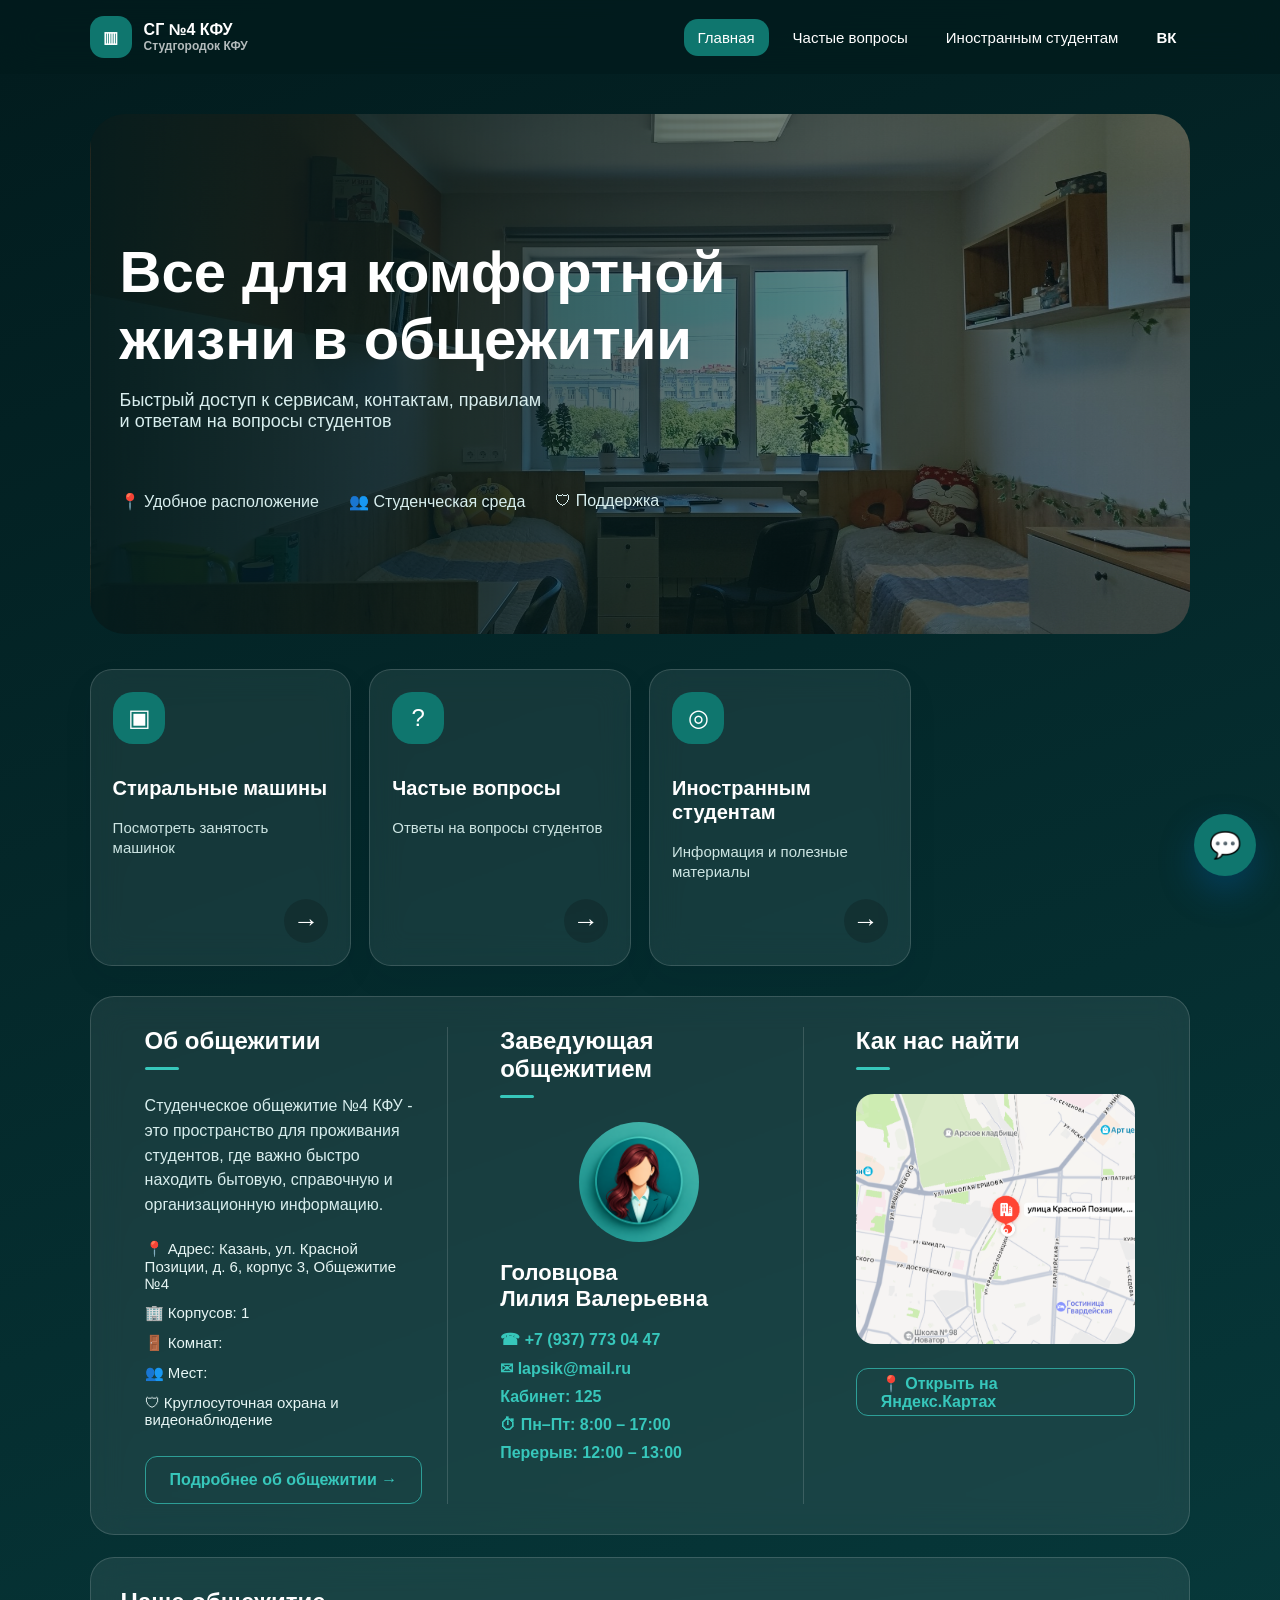
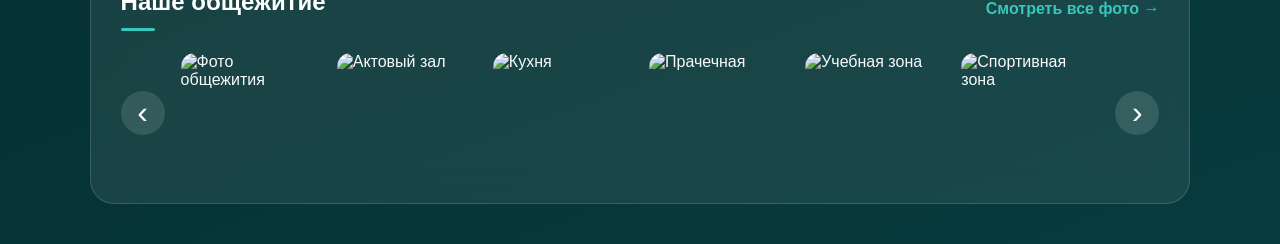
==== commit 8a2c150b: "Add files via upload" ====
--- a/index.html
+++ b/index.html
@@ -1,595 +1,257 @@
-<!DOCTYPE html>
-<html lang="ru">
-<head>
-  <meta charset="UTF-8" />
-  <meta name="viewport" content="width=device-width, initial-scale=1.0" />
-  <title>СГ №4 КФУ</title>
-  <link rel="stylesheet" href="css/style.css" />
-</head>
-<script src="js/faq.js"></script>
-<body>
-
-<header class="header">
-  
-  <div class="logo">
-    <div class="logo-icon">▥</div>
-    <div>
-      <b>СГ №4 КФУ</b>
-      <span>Студгородок КФУ</span>
-    </div>
-  </div>
-
-
-  <button class="burger" id="burger">☰</button>
-
-  <nav class="nav" id="nav">
-    <button data-page="home" class="nav-link active">Главная</button>
-    <button data-page="faq" class="nav-link">Частые вопросы</button>
-    <button data-page="international" class="nav-link">Иностранным студентам</button>
-    <button data-page="moving" class="nav-link">Заселяющимся</button>
-    <a href="https://vk.com/4obshagakfu" target="_blank" class="nav-link vk">VK</a>
-  </nav>
-</header>
-
-<main>
-
-  <section id="home" class="page active">
-    
-<div class="hero">
-  <div class="hero-content">
-    <h1>Все для комфортной жизни<br>в общежитии</h1>
-    <p>
-      Быстрый доступ к сервисам, контактам, правилам
-      и ответам на вопросы студентов</p>
-
-    <div class="hero-tags">
-      <span>📍 Удобное расположение</span>
-      <span>👥 Студенческая среда</span>
-      <span>🛡 Поддержка</span>
-    </div>
-  </div>
-</div>
-
-
-    
-<div class="cards">
-
-<a href="https://cabinet.unimetriq.com/client/8404676dc45d0daa39284b85689e2aed" target="_blank" class="card">
-  <div class="card-icon">▣</div>
-  <h3>Стиральные машины</h3>
-  <p>Где находятся и как пользоваться</p>
-  <span>→</span>
-</a>
-
-<button class="card" data-page="faq">
-  <div class="card-icon">?</div>
-  <h3>Частые вопросы</h3>
-  <p>Ответы на вопросы студентов</p>
-  <span>→</span>
-</button>
-
-<button class="card" data-page="international">
-  <div class="card-icon">◎</div>
-  <h3>Иностранным студентам</h3>
-  <p>Информация и полезные материалы</p>
-  <span>→</span>
-</button>
-
-<button class="card" data-page="moving">
-  <div class="card-icon">⌂</div>
-  <h3>Заселяющимся</h3>
-  <p>Памятка новых жителей</p>
-  <span>→</span>
-</button>
-
-</div>
-
-
-    <section class="about about-dashboard">
-
-  <div class="about-column">
-
-    <h2>Об общежитии</h2>
-
-    <p>
-      Студенческое общежитие №4 КФУ — это пространство для проживания студентов,
-      где важно быстро находить бытовую, справочную и организационную информацию.
-    </p>
-
-    <ul class="about-list">
-      <li>📍 Адрес: Казань, ул. Красной Позиции, д. 6, корпус 3, Общежитие №4</li>
-      <li>🏢 Корпусов: 1</li>
-      <li>🚪 Комнат: </li>
-      <li>👥 Мест: </li>
-      <li>🛡 Круглосуточная охрана и видеонаблюдение</li>
-    </ul>
-
-<a 
-  href="https://students.kpfu.ru/node/600"
-  target="_blank"
-  class="outline-btn">
-
-  Подробнее об общежитии →
-
-</a>
-
-  </div>
-
-
-  <div class="about-column manager-card">
-
-    <h2>Заведующая общежитием</h2>
-
-    <div class="manager-photo">
-      <img src="images/manager.jpg" alt="Заведующая общежитием">
-    </div>
-
-    <h3>Головцова<br>Лилия Валерьевна</h3>	
-
-    <div class="contact-list">
-      <a href="tel:+78432337111">☎ +7 (937) 773 04 47</a>
-      <a href="mailto:studgorod@kpfu.ru">✉ lapsik@mail.ru</a>
-      <span></span><span>Кабинет: 12</span>
-      <span>⏱ Пн–Пт: 8:00 – 17:00</span>
-      <span>(перерыв: 12:00 – 13:00)</span>
-    </div>
-  </div>
-
-
-  <div class="about-column">
-
-    <h2>Как нас найти</h2>
-
-    <div class="map-preview">
-      <img src="images/map.jpg" alt="Карта расположения СГ №4 КФУ">
-    </div>
-<a
-      href="https://yandex.ru/maps/43/kazan/house/ulitsa_krasnoy_pozitsii_6k3/YEAYdwFlTUQCQFtvfXt5eHVrZw==/?ll=49.166639%2C55.789195&z=15.89"
-      target="_blank"
-      class="outline-btn">
-
-      📍 Открыть на Яндекс.Картах
-
-    </a>
-
-  </div>
-
-</section>
-
-
-<section class="gallery-section">
-
-  <div class="gallery-header">
-
-    <h2>Наше общежитие</h2>
-
-    <a href="#" class="gallery-link">
-      Смотреть все фото →
-    </a>
-
-  </div>
-
-
-  <div class="gallery-row">
-
-    <button class="gallery-arrow">
-      ‹
-    </button>
-
-    <div class="gallery-track">
-
-      <img src="images/dorm-1.jpg" alt="Фото общежития">
-      <img src="images/dorm-2.jpg" alt="Актовый зал">
-      <img src="images/dorm-3.jpg" alt="Кухня">
-      <img src="images/dorm-4.jpg" alt="Прачечная">
-      <img src="images/dorm-5.jpg" alt="Учебная зона">
-      <img src="images/dorm-6.jpg" alt="Спортивная зона">
-
-    </div>
-
-    <button class="gallery-arrow">
-      ›
-    </button>
-
-  </div>
-</section>
-</section>
-
-
-<section id="faq" class="page">
-
-  <div class="page-header">
-
-    <h1>
-      Частые вопросы
-    </h1>
-
-    <p>
-      Ответы на самые популярные вопросы студентов СГ №4 КФУ
-    </p>
-
-  </div>
-
-
-  <!-- Категории FAQ -->
-
-  <div class="faq-categories">
-
-
-    <button 
-      class="faq-category"
-      onclick="openFaq('living')">
-
-      <span>🏠</span>
-
-      <h3>
-        Проживание
-      </h3>
-
-      <p>
-        Правила, комнаты, гости
-      </p>
-
-    </button>
-
-
-
-    <button 
-      class="faq-category"
-      onclick="openFaq('life')">
-
-      <span>🧺</span>
-
-      <h3>
-        Бытовые вопросы
-      </h3>
-
-      <p>
-        Стирка, кухня, интернет
-      </p>
-
-    </button>
-
-
-
-    <button 
-      class="faq-category"
-      onclick="openFaq('problem')">
-
-      <span>🛠</span>
-
-      <h3>
-        Проблемы и обращения
-      </h3>
-
-      <p>
-        Поломки и заявки
-      </p>
-
-    </button>
-
-
-
-    <button 
-      class="faq-category"
-      onclick="openFaq('docs')">
-
-      <span>📄</span>
-
-      <h3>
-        Документы
-      </h3>
-
-      <p>
-        Справки и заявления
-      </p>
-
-    </button>
-
-
-
-
-    <button 
-      class="faq-category"
-      onclick="openFaq('exit')">
-
-      <span>🚪</span>
-
-      <h3>
-        Выселение
-      </h3>
-
-      <p>
-        Выезд и сдача комнаты
-      </p>
-
-    </button>
-
-
-
-
-    <button 
-      class="faq-category"
-      onclick="openFaq('sos')">
-
-      <span>🚨</span>
-
-      <h3>
-        Срочные ситуации
-      </h3>
-
-      <p>
-        Помощь и контакты
-      </p>
-
-    </button>
-
-
-  </div>
-
-
-
-
-  <!-- Ответы -->
-
-
-  <div class="faq-content">
-
-
-    <!-- проживание -->
-
-    <div 
-      class="faq-block"
-      id="living">
-
-
-      <h2>
-        🏠 Проживание
-      </h2>
-
-
-      <details>
-        <summary>
-          Какие основные правила в общежитии?
-        </summary>
-        <p>
-          Информация о правилах проживания в общежитии.
-        </p>
-      </details>
-
-      <details>
-        <summary>
-          Можно ли переселиться в другую комнату?
-        </summary>
-        <p>
-          Для переселения необходимо обратиться к администрации общежития.
-        </p>
-      </details>
-
-      <details>
-        <summary>
-          Можно ли приглашать гостей?
-        </summary>
-        <p>
-          Информация о правилах посещения гостей.
-        </p>
-      </details>
-    </div>
-
-
-
-
-
-    <!-- быт -->
-    <div 
-      class="faq-block"
-      id="life">
-      <h2>
-        🧺 Бытовые вопросы
-      </h2>
-      <details>
-        <summary>
-          Где находятся стиральные машины?
-        </summary>
-        <p>
-          Информация о расположении стиральных машин.
-        </p>
-
-      </details>
-
-
-    </div>
-
-
-
-
-
-    <!-- проблемы -->
-
-
-    <div 
-      class="faq-block"
-      id="problem">
-
-
-      <h2>
-        🛠 Проблемы и обращения
-      </h2>
-
-
-      <details>
-
-        <summary>
-          Что делать если что-то сломалось?
-        </summary>
-
-        <p>
-          Необходимо оставить заявку ответственному лицу.
-        </p>
-
-      </details>
-
-
-    </div>
-    <!-- документы -->
-    <div 
-      class="faq-block"
-      id="docs">
-      <h2>
-        📄 Документы
-      </h2>
-      <details>
-        <summary>
-          Где получить справку?
-        </summary>
-        <p>
-          Информация о получении документов.
-        </p>
-      </details>
-    </div>
-
-    <!-- выселение -->
-    <div 
-      class="faq-block"
-      id="exit">
-      <h2>
-        🚪 Выселение
-      </h2>
-
-  <details>
-    <summary>
-      Как проходит выселение из общежития?
-    </summary>
-    <p>
-      При выселении необходимо заранее обратиться к заведующей общежития и уточнить актуальный порядок действий. </p>
-    <p>
-      Перед выездом рекомендуется:
-    </p>
-    <ul>
-      <li>убрать комнату и личные вещи;</li>
-      <li>проверить состояние мебели и имущества;</li>
-      <li>сдать полученный инвентарь;</li>
-      <li>оформить необходимые документы у администрации.</li>
-    </ul>
-  </details>
-
-  <details>
-    <summary>
-      Что нужно сделать перед выездом?
-    </summary>
-    <p>
-      Перед выездом рекомендуется:
-    </p>
-    <ul>
-      <li>убрать комнату и личные вещи;</li>
-      <li>проверить состояние мебели и имущества;</li>
-      <li>сдать полученный инвентарь;</li>
-      <li>оформить необходимые документы у администрации.</li>
-    </ul>
-  </details>
-
-  <details>
-    <summary>
-      Нужно ли сдавать комнату?
-    </summary>
-    <p>
-      Да. Комната передается администрации общежития
-      в чистом состоянии вместе с закрепленным имуществом.
-    </p>
-  </details>
-
-  <details> 
-    <summary>
-      Когда нужно освободить комнату?
-    </summary>
-    <p>
-      После прекращения действия договора проживания место
-      необходимо освободить в установленный срок.
-      По правилам общежитий КФУ при расторжении договора —
-      в течение 3 дней.
-    </p>
-  </details>
-
-  <details>
-    <summary>
-      Можно ли выселиться по собственному желанию?
-    </summary>
-    <p>
-      Да. Студент может оформить выселение по личному заявлению.
-      Для этого необходимо обратиться к администрации общежития.
-    </p>
-  </details>
-
-  <details>
-    <summary>
-      Что будет, если повредить имущество?
-    </summary>
-    <p>
-      Перед выселением проверяется состояние комнаты и имущества.
-      За повреждение или потерю закрепленного имущества студент
-      несет ответственность согласно правилам проживания.
-    </p>
-  </details>
-
-
-</div>
-
-    <!-- срочные -->
-    <div 
-      class="faq-block"
-      id="sos">
-      <h2>
-        🚨 Срочные ситуации
-      </h2>
-      <details>
-        <summary>
-          Что делать при аварии?
-        </summary>
-        <p>
-          Обратитесь к ответственным сотрудникам.
-        </p>
-      </details>
-    </div>
-  </div>
-</section>
-
-  <section id="international" class="page">
-    <h1>For international students</h1>
-    <p>Information for international students living in Dormitory №4.</p>
-    <div class="info-grid">
-      <div class="info-card"><h3>Before arrival</h3><p>Documents and preparation.</p></div>
-      <div class="info-card"><h3>First days</h3><p>Check-in process and basic rules.</p></div>
-      <div class="info-card"><h3>Dormitory life</h3><p>Laundry, kitchen, internet and contacts.</p></div>
-    </div>
-  </section>
-
-  <section id="moving" class="page">
-    <h1>Заселяющимся</h1>
-    <div class="timeline">
-      <div><b>1. До приезда</b><p>Подготовьте документы и вещи.</p></div>
-      <div><b>2. День заселения</b><p>Уточните порядок заселения и обратитесь к ответственным лицам.</p></div>
-      <div><b>3. Первые дни</b><p>Ознакомьтесь с правилами и инфраструктурой общежития.</p></div>
-    </div>
-  </section>
-
-</main>
-
-<button class="chatbot-btn" id="chatbotBtn">💬</button>
-
-<div class="chatbot-window" id="chatbotWindow">
-  <div class="chatbot-header">
-    <b>Помощник СГ №4</b>
-    <button id="closeChat">×</button>
-  </div>
-  <div class="chatbot-body">
-    <p>Здравствуйте! Я помогу найти информацию по общежитию.</p>
-    <button>Где стиралки?</button>
-    <button>Куда обратиться?</button>
-    <button>Какие документы нужны?</button>
-  </div>
-</div>
-
-<script src="js/navigation.js"></script>
-<script src="js/chatbot.js"></script>
-</body>
-</html>
+<!DOCTYPE html>
+<html lang="ru">
+<head>
+  <meta charset="UTF-8" />
+  <meta name="viewport" content="width=device-width, initial-scale=1.0" />
+  <title>СГ №4 КФУ</title>
+  <link rel="stylesheet" href="css/style.css" />
+</head>
+
+<body>
+
+<header class="header">
+  <div class="logo">
+    <div class="logo-icon">▥</div>
+    <div>
+      <b>СГ №4 КФУ</b>
+      <span>Студгородок КФУ</span>
+    </div>
+  </div>
+
+  <button class="burger" id="burger">☰</button>
+
+  <nav class="nav" id="nav">
+    <button data-page="home" class="nav-link active">Главная</button>
+    <button data-page="faq" class="nav-link">Частые вопросы</button>
+    <button data-page="international" class="nav-link">Иностранным студентам</button>
+    <a href="https://vk.com/4obshagakfu" target="_blank" class="nav-link vk">ВК</a>
+  </nav>
+</header>
+
+<main>
+
+  <section id="home" class="page active">
+    <div class="hero">
+      <div class="hero-content">
+        <h1>Все для комфортной жизни в общежитии</h1>
+        <p>
+          Быстрый доступ к сервисам, контактам, правилам <br>
+          и ответам на вопросы студентов
+        </p>
+
+        <div class="hero-tags">
+          <span>📍 Удобное расположение</span>
+          <span>👥 Студенческая среда</span>
+          <span>🛡 Поддержка</span>
+        </div>
+      </div>
+    </div>
+
+    <div class="cards">
+
+      <a href="https://cabinet.unimetriq.com/client/8404676dc45d0daa39284b85689e2aed" target="_blank" class="card">
+        <div class="card-icon">▣</div>
+        <h3>Стиральные машины</h3>
+        <p>Посмотреть занятость машинок</p>
+        <span>→</span>
+      </a>
+
+      <button class="card" data-page="faq">
+        <div class="card-icon">?</div>
+        <h3>Частые вопросы</h3>
+        <p>Ответы на вопросы студентов</p>
+        <span>→</span>
+      </button>
+
+      <button class="card" data-page="international">
+        <div class="card-icon">◎</div>
+        <h3>Иностранным студентам</h3>
+        <p>Информация и полезные материалы</p>
+        <span>→</span>
+      </button>
+
+    </div>
+
+    <section class="about about-dashboard">
+
+      <div class="about-column">
+        <h2>Об общежитии</h2>
+
+        <p>
+          Студенческое общежитие №4 КФУ - это пространство для проживания студентов,
+          где важно быстро находить бытовую, справочную и организационную информацию.
+        </p>
+
+        <ul class="about-list">
+          <li>📍 Адрес: Казань, ул. Красной Позиции, д. 6, корпус 3, Общежитие №4</li>
+          <li>🏢 Корпусов: 1</li>
+          <li>🚪 Комнат: </li>
+          <li>👥 Мест: </li>
+          <li>🛡 Круглосуточная охрана и видеонаблюдение</li>
+        </ul>
+
+        <a href="https://students.kpfu.ru/node/600" target="_blank" class="outline-btn">
+          Подробнее об общежитии →
+        </a>
+      </div>
+
+      <div class="about-column manager-card">
+        <h2>Заведующая общежитием</h2>
+
+        <div class="manager-photo">
+          <img src="images/manager.jpg" alt="Заведующая общежитием">
+        </div>
+
+        <h3>Головцова<br>Лилия Валерьевна</h3>
+
+        <div class="contact-list">
+          <a href="tel:+79377730447">☎ +7 (937) 773 04 47</a>
+          <a href="mailto:lapsik@mail.ru">✉ lapsik@mail.ru</a>
+          <span>Кабинет: 125</span>
+          <span>⏱ Пн–Пт: 8:00 – 17:00</span>
+          <span>Перерыв: 12:00 – 13:00</span>
+        </div>
+      </div>
+
+      <div class="about-column">
+        <h2>Как нас найти</h2>
+
+        <div class="map-preview">
+          <img src="images/map.jpg" alt="Карта расположения СГ №4 КФУ">
+        </div>
+
+        <a
+          href="https://yandex.ru/maps/43/kazan/house/ulitsa_krasnoy_pozitsii_6k3/YEAYdwFlTUQCQFtvfXt5eHVrZw==/?ll=49.166639%2C55.789195&z=15.89"
+          target="_blank"
+          class="outline-btn">
+          📍 Открыть на Яндекс.Картах
+        </a>
+      </div>
+
+    </section>
+
+    <section class="gallery-section">
+
+      <div class="gallery-header">
+        <h2>Наше общежитие</h2>
+
+        <a href="#" class="gallery-link">
+          Смотреть все фото →
+        </a>
+      </div>
+
+      <div class="gallery-row">
+        <button class="gallery-arrow">‹</button>
+
+        <div class="gallery-track">
+          <img src="images/dorm-1.jpg" alt="Фото общежития">
+          <img src="images/dorm-2.jpg" alt="Актовый зал">
+          <img src="images/dorm-3.jpg" alt="Кухня">
+          <img src="images/dorm-4.jpg" alt="Прачечная">
+          <img src="images/dorm-5.jpg" alt="Учебная зона">
+          <img src="images/dorm-6.jpg" alt="Спортивная зона">
+        </div>
+
+        <button class="gallery-arrow">›</button>
+      </div>
+
+    </section>
+  </section>
+
+  <section id="faq" class="page">
+
+    <div class="page-header">
+      <h1>Частые вопросы</h1>
+      <p>Ответы на самые популярные вопросы студентов СГ №4 КФУ</p>
+    </div>
+
+    <div class="faq-layout">
+
+      <aside class="faq-sidebar">
+        <button class="faq-side-link active" onclick="openFaq('moving', this)">
+          🏠 Заселение
+        </button>
+
+        <button class="faq-side-link active" onclick="openFaq('living', this)">
+          🏠 Проживание
+        </button>
+
+        <button class="faq-side-link" onclick="openFaq('life', this)">
+          🧺 Бытовые вопросы
+        </button>
+
+        <button class="faq-side-link" onclick="openFaq('problem', this)">
+          🛠 Проблемы и обращения
+        </button>
+
+        <button class="faq-side-link" onclick="openFaq('docs', this)">
+          📄 Документы
+        </button>
+
+        <button class="faq-side-link" onclick="openFaq('exit', this)">
+          🚪 Выселение
+        </button>
+
+        <button class="faq-side-link" onclick="openFaq('reexit', this)">
+          🔄 Переселение
+        </button>
+
+        <button class="faq-side-link" onclick="openFaq('sos', this)">
+          🚨 Срочные ситуации
+        </button>
+      </aside>
+
+      <div class="faq-main">
+        <div class="faq-content" id="faqContent"></div>
+      </div>
+
+    </div>
+
+  </section>
+
+  <section id="international" class="page">
+    <h1>For international students</h1>
+    <p>Information for international students living in Dormitory №4.</p>
+
+    <div class="info-grid">
+      <div class="info-card">
+        <h3>Before arrival</h3>
+        <p>Documents and preparation.</p>
+      </div>
+
+      <div class="info-card">
+        <h3>First days</h3>
+        <p>Check-in process and basic rules.</p>
+      </div>
+
+      <div class="info-card">
+        <h3>Dormitory life</h3>
+        <p>Laundry, kitchen, internet and contacts.</p>
+      </div>
+    </div>
+  </section>
+
+</main>
+
+<button class="chatbot-btn" id="chatbotBtn">💬</button>
+
+<div class="chatbot-window" id="chatbotWindow">
+  <div class="chatbot-header">
+    <b>Помощник СГ №4</b>
+    <button id="closeChat">×</button>
+  </div>
+
+  <div class="chatbot-body">
+    <p>Здравствуйте! Я помогу найти информацию по общежитию.</p>
+    <button>Где стиралки?</button>
+    <button>Куда обратиться?</button>
+    <button>Какие документы нужны?</button>
+  </div>
+</div>
+
+<script src="js/faq.js"></script>
+<script src="js/navigation.js"></script>
+<script src="js/chatbot.js"></script>
+
+</body>
+</html>
--- a/css/style.css
+++ b/css/style.css
@@ -1,367 +1,977 @@
-* {
-  box-sizing: border-box;
-}
-
-body {
-  margin: 0;
-  font-family: Arial, sans-serif;
-  background: #f5f7fb;
-  color: #1f2937;
-}
-
-.header {
-  position: sticky;
-  top: 0;
-  z-index: 10;
-  display: flex;
-  align-items: center;
-  justify-content: space-between;
-  padding: 16px 7%;
-  background: #ffffff;
-  box-shadow: 0 8px 24px rgba(15, 23, 42, 0.08);
-}
-
-.logo {
-  font-weight: 700;
-  color: #005baa;
-}
-
-.nav {
-  display: flex;
-  gap: 10px;
-  align-items: center;
-}
-
-.nav-link {
-  border: none;
-  background: transparent;
-  padding: 10px 14px;
-  border-radius: 14px;
-  cursor: pointer;
-  text-decoration: none;
-  color: #334155;
-  font-size: 15px;
-}
-
-.nav-link.active,
-.nav-link:hover {
-  background: #eaf3ff;
-  color: #005baa;
-}
-
-.vk {
-  font-weight: 700;
-}
-
-.burger {
-  display: none;
-  border: none;
-  background: #eaf3ff;
-  padding: 10px 14px;
-  border-radius: 12px;
-  font-size: 20px;
-}
-
-main {
-  padding: 40px 7%;
-}
-
-.page {
-  display: none;
-  animation: fade 0.25s ease;
-}
-
-.page.active {
-  display: block;
-}
-
-.hero {
-  padding: 30px;
-  border-radius: 28px;
-  background: linear-gradient(135deg, #ffffff, #eaf3ff);
-  box-shadow: 0 20px 40px rgba(15, 23, 42, 0.08);
-}
-
-.hero h1 {
-  max-width: 700px;
-  margin: 0 0 16px;
-  font-size: 42px;
-}
-
-.hero p {
-  max-width: 680px;
-  color: #64748b;
-  font-size: 18px;
-}
-
-.cards,
-.info-grid {
-  display: grid;
-  grid-template-columns: repeat(4, 1fr);
-  gap: 18px;
-  margin-top: 15px;
-}
-
-.card,
-.info-card {
-  border: none;
-  border-radius: 22px;
-  padding: 18px;
-  background: #ffffff;
-  box-shadow: 0 14px 30px rgba(15, 23, 42, 0.07);
-  text-decoration: none;
-  color: #1f2937;
-  text-align: left;
-}
-
-.card {
-  cursor: pointer;
-  font-size: 28px;
-}
-
-.card span {
-  display: block;
-  margin-top: 10px;
-  font-size: 17px;
-  font-weight: 700;
-}
-
-.about {
-  margin-top: 32px;
-  padding: 32px;
-  border-radius: 24px;
-  background: #ffffff;
-}
-
-details {
-  margin: 14px 0;
-  padding: 18px;
-  border-radius: 18px;
-  background: #ffffff;
-}
-
-summary {
-  cursor: pointer;
-  font-weight: 700;
-}
-
-.timeline div {
-  margin: 18px 0;
-  padding: 22px;
-  border-radius: 20px;
-  background: #ffffff;
-}
-
-.chatbot-btn {
-  position: fixed;
-  right: 24px;
-  bottom: 24px;
-  z-index: 20;
-  width: 62px;
-  height: 62px;
-  border: none;
-  border-radius: 50%;
-  background: #005baa;
-  color: white;
-  font-size: 26px;
-  cursor: pointer;
-  box-shadow: 0 16px 35px rgba(0, 91, 170, 0.35);
-}
-
-.chatbot-window {
-  display: none;
-  position: fixed;
-  right: 24px;
-  bottom: 100px;
-  width: 320px;
-  border-radius: 22px;
-  background: white;
-  box-shadow: 0 20px 50px rgba(15, 23, 42, 0.2);
-  overflow: hidden;
-  z-index: 21;
-}
-
-.chatbot-window.active {
-  display: block;
-}
-
-.chatbot-header {
-  display: flex;
-  justify-content: space-between;
-  padding: 16px;
-  background: #005baa;
-  color: white;
-}
-
-.chatbot-header button {
-  border: none;
-  background: transparent;
-  color: white;
-  font-size: 22px;
-  cursor: pointer;
-}
-
-.chatbot-body {
-  padding: 18px;
-}
-
-.chatbot-body button {
-  display: block;
-  width: 100%;
-  margin-top: 10px;
-  padding: 12px;
-  border: none;
-  border-radius: 14px;
-  background: #eaf3ff;
-  cursor: pointer;
-  text-align: left;
-}
-
-@keyframes fade {
-  from {
-    opacity: 0;
-    transform: translateY(8px);
-  }
-
-  to {
-    opacity: 1;
-    transform: translateY(0);
-  }
-}
-
-@media (max-width: 820px) {
-  .burger {
-    display: block;
-  }
-
-  .nav {
-    display: none;
-    position: absolute;
-    top: 68px;
-    right: 7%;
-    width: 260px;
-    flex-direction: column;
-    align-items: stretch;
-    padding: 16px;
-    border-radius: 20px;
-    background: white;
-    box-shadow: 0 20px 40px rgba(15, 23, 42, 0.16);
-  }
-
-  .nav.open {
-    display: flex;
-  }
-
-  .hero {
-    padding: 30px;
-  }
-
-  .hero h1 {
-    font-size: 30px;
-  }
-
-  .cards,
-  .info-grid {
-    grid-template-columns: 1fr;
-  }
-
-  .chatbot-window {
-    right: 12px;
-    left: 12px;
-    width: auto;
-  }
-}
-
-/* категории FAQ */
-
-.faq-categories {
-
-  display: grid;
-
-  grid-template-columns: repeat(3,1fr);
-
-  gap: 18px;
-
-  margin-top: 30px;
-
-}
-
-
-
-.faq-category {
-
-  padding: 28px;
-
-  border: none;
-
-  border-radius: 24px;
-
-  background: white;
-
-  cursor: pointer;
-
-  text-align: left;
-
-  box-shadow:
-  0 14px 30px rgba(15,23,42,.08);
-
-  transition:.25s;
-
-}
-
-
-.faq-category:hover {
-
-  transform: translateY(-5px);
-
-}
-
-
-.faq-category span {
-
-  font-size: 34px;
-
-}
-
-
-.faq-category p {
-
-  color:#64748b;
-
-}
-
-
-
-/* блоки вопросов */
-
-
-.faq-content {
-
-margin-top:35px;
-
-}
-
-
-.faq-block {
-
-display:none;
-
-}
-
-
-.faq-block.active {
-
-display:block;
-
-}
-
-
-@media(max-width:820px){
-
-.faq-categories {
-
-grid-template-columns:1fr;
-
-}
-
+* {
+  box-sizing: border-box;
+}
+
+body {
+  margin: 0;
+  font-family: Arial, sans-serif;
+  background: #f5f7fb;
+  color: #1f2937;
+}
+
+.header {
+  position: sticky;
+  top: 0;
+  z-index: 10;
+  display: flex;
+  align-items: center;
+  justify-content: space-between;
+  padding: 16px 7%;
+  background: #ffffff;
+  box-shadow: 0 8px 24px rgba(15, 23, 42, 0.08);
+}
+
+.logo {
+  font-weight: 700;
+  color: #005baa;
+}
+
+.nav {
+  display: flex;
+  gap: 10px;
+  align-items: center;
+}
+
+.nav-link {
+  border: none;
+  background: transparent;
+  padding: 10px 14px;
+  border-radius: 14px;
+  cursor: pointer;
+  text-decoration: none;
+  color: #334155;
+  font-size: 15px;
+}
+
+.nav-link.active,
+.nav-link:hover {
+  background: #eaf3ff;
+  color: #005baa;
+}
+
+.vk {
+  font-weight: 700;
+}
+
+.burger {
+  display: none;
+  border: none;
+  background: #eaf3ff;
+  padding: 10px 14px;
+  border-radius: 12px;
+  font-size: 20px;
+}
+
+main {
+  padding: 40px 7%;
+}
+
+.page {
+  display: none;
+  animation: fade 0.25s ease;
+}
+
+.page.active {
+  display: block;
+}
+
+.hero {
+  padding: 30px;
+  border-radius: 28px;
+  background: linear-gradient(135deg, #ffffff, #eaf3ff);
+  box-shadow: 0 20px 40px rgba(15, 23, 42, 0.08);
+}
+
+.hero h1 {
+  max-width: 700px;
+  margin: 0 0 16px;
+  font-size: 42px;
+}
+
+.hero p {
+  max-width: 680px;
+  color: #64748b;
+  font-size: 18px;
+}
+
+.cards,
+.info-grid {
+  display: grid;
+  grid-template-columns: repeat(4, 1fr);
+  gap: 18px;
+  margin-top: 15px;
+}
+
+.card,
+.info-card {
+  border: none;
+  border-radius: 22px;
+  padding: 18px;
+  background: #ffffff;
+  box-shadow: 0 14px 30px rgba(15, 23, 42, 0.07);
+  text-decoration: none;
+  color: #1f2937;
+  text-align: left;
+}
+
+.card {
+  position: relative;
+  min-height: 260px;
+  display: flex;
+  flex-direction: column;
+  align-items: flex-start;
+  justify-content: flex-start;
+  gap: 18px;
+
+  background: rgba(255,255,255,.08);
+  backdrop-filter: blur(16px);
+  border: 1px solid rgba(255,255,255,.15);
+  color: white;
+  padding: 35px;
+  border-radius: 22px;
+  text-decoration: none;
+  cursor: pointer;
+}
+
+.card span {
+  display: block;
+  margin-top: 10px;
+  font-size: 17px;
+  font-weight: 700;
+}
+
+.about {
+  margin-top: 32px;
+  padding: 32px;
+  border-radius: 24px;
+  background: #ffffff;
+}
+
+details {
+  margin: 14px 0;
+  padding: 18px;
+  border-radius: 18px;
+  background: #ffffff;
+}
+
+summary {
+  cursor: pointer;
+  font-weight: 700;
+}
+
+.timeline div {
+  margin: 18px 0;
+  padding: 22px;
+  border-radius: 20px;
+  background: #ffffff;
+}
+
+.chatbot-btn {
+  position: fixed;
+  right: 24px;
+  bottom: 24px;
+  z-index: 20;
+  width: 62px;
+  height: 62px;
+  border: none;
+  border-radius: 50%;
+  background: #005baa;
+  color: white;
+  font-size: 26px;
+  cursor: pointer;
+  box-shadow: 0 16px 35px rgba(0, 91, 170, 0.35);
+}
+
+.chatbot-window {
+  display: none;
+  position: fixed;
+  right: 24px;
+  bottom: 100px;
+  width: 320px;
+  border-radius: 22px;
+  background: white;
+  box-shadow: 0 20px 50px rgba(15, 23, 42, 0.2);
+  overflow: hidden;
+  z-index: 21;
+}
+
+.chatbot-window.active {
+  display: block;
+}
+
+.chatbot-header {
+  display: flex;
+  justify-content: space-between;
+  padding: 16px;
+  background: #005baa;
+  color: white;
+}
+
+.chatbot-header button {
+  border: none;
+  background: transparent;
+  color: white;
+  font-size: 22px;
+  cursor: pointer;
+}
+
+.chatbot-body {
+  padding: 18px;
+}
+
+.chatbot-body button {
+  display: block;
+  width: 100%;
+  margin-top: 10px;
+  padding: 12px;
+  border: none;
+  border-radius: 14px;
+  background: #eaf3ff;
+  cursor: pointer;
+  text-align: left;
+}
+
+@keyframes fade {
+  from {
+    opacity: 0;
+    transform: translateY(8px);
+  }
+
+  to {
+    opacity: 1;
+    transform: translateY(0);
+  }
+}
+
+@media (max-width: 820px) {
+  .burger {
+    display: block;
+  }
+
+  .nav {
+    display: none;
+    position: absolute;
+    top: 68px;
+    right: 7%;
+    width: 260px;
+    flex-direction: column;
+    align-items: stretch;
+    padding: 16px;
+    border-radius: 20px;
+    background: rgba(2,27,29,.98);
+    backdrop-filter: blur(18px);
+    border: 1px solid rgba(255,255,255,.1);
+    box-shadow: 0 20px 40px rgba(15, 23, 42, 0.16);
+  }
+
+  .nav-link { 
+  color: white;}
+
+  .nav-link:hover,
+  .nav-link.active {
+  background: #0f766e;
+  color: white;}
+
+  .nav.open {
+    display: flex;
+  }
+
+  .hero {
+    padding: 30px;
+  }
+
+  .hero h1 {
+    font-size: 30px;
+  }
+
+  .cards,
+  .info-grid {
+    grid-template-columns: 1fr;
+  }
+
+  .chatbot-window {
+    right: 12px;
+    left: 12px;
+    width: auto;
+  }
+  
+  .card {
+  min-height: 120px;
+  padding: 18px;
+  gap: 10px;
+  }
+
+  .card-icon {
+  width: 42px;
+  height: 42px;
+  min-width: 42px;
+  min-height: 42px;
+  border-radius: 12px;
+  font-size: 18px;
+  }
+
+  .card h3 {
+  font-size: 18px;
+  min-height: auto;
+  }
+
+  .card p {
+  font-size: 13px;
+  line-height: 1.3;
+  }
+
+  .card span {
+  width: 34px;
+  height: 34px;
+  font-size: 18px;
+  }
+}
+
+/* категории FAQ */
+
+.faq-categories {
+
+  display: grid;
+
+  grid-template-columns: repeat(3,1fr);
+
+  gap: 18px;
+
+  margin-top: 30px;
+
+}
+
+
+
+.faq-category {
+
+  padding: 28px;
+
+  border: none;
+
+  border-radius: 24px;
+
+  background: white;
+
+  cursor: pointer;
+
+  text-align: left;
+
+  box-shadow:
+  0 14px 30px rgba(15,23,42,.08);
+
+  transition:.25s;
+
+}
+
+
+.faq-category:hover {
+
+  transform: translateY(-5px);
+
+}
+
+
+.faq-category span {
+
+  font-size: 34px;
+
+}
+
+
+.faq-category p {
+
+  color:#64748b;
+
+}
+
+
+
+/* блоки вопросов */
+
+
+.faq-content {
+
+margin-top:35px;
+
+}
+
+
+.faq-block {
+
+display:none;
+
+}
+
+
+.faq-block.active {
+
+display:block;
+
+}
+
+
+@media(max-width:820px){
+
+.faq-categories {
+
+grid-template-columns:1fr;
+
+}
+
+}
+
+/* ===== MODERN SG4 DARK DESIGN ===== */
+
+:root{
+ --dark:#062b2d;
+ --dark2:#021b1d;
+ --accent:#37c7bb;
+}
+
+body{
+ background:linear-gradient(160deg,#021b1d,#073b3d);
+ color:#f8fafc;
+ font-family:Inter,Arial,sans-serif;
+}
+
+.header{
+ background:rgba(2,27,29,.75);
+ backdrop-filter:blur(18px);
+ box-shadow:none;
+}
+
+.logo{
+ display:flex;
+ align-items:center;
+ gap:12px;
+ color:white;
+}
+
+.logo-icon{
+ width:42px;
+ height:42px;
+ border-radius:14px;
+ background:#0f766e;
+ display:flex;
+ align-items:center;
+ justify-content:center;
+}
+
+.logo span{
+ display:block;
+ font-size:12px;
+ opacity:.7;
+}
+
+.nav-link{
+ color:white;
+}
+
+.nav-link.active,
+.nav-link:hover{
+ background:#0f766e;
+ color:white;
+}
+
+
+.hero{
+ min-height:520px;
+ display:flex;
+ align-items:center;
+ background:
+ linear-gradient(90deg,rgba(2,27,29,.95),rgba(2,27,29,.35)),
+ url("../images/hero_sg4_banner.png");
+ background-size:cover;
+ background-position:center;
+ border-radius:35px;
+ box-shadow:none;
+}
+
+.hero h1{
+ font-size:58px;
+ color:white;
+}
+
+.hero p{
+ color:#d8eeee;
+}
+
+.hero-tags{
+ display:flex;
+ gap:30px;
+ margin-top:60px;
+ color:#d8eeee;
+}
+
+
+.cards{
+ margin-top:35px;
+}
+
+.card{
+ position:relative;
+ min-height:160px;
+ background:rgba(225,255,255,.08);
+ backdrop-filter:blur(16px);
+ border:1px solid rgba(255,255,255,.15);
+ color:white;
+ padding:22px;
+ display: flex;
+ flex-direction: column;
+}
+
+.card-icon {
+  width: 52px;
+  height: 52px;
+  min-width: 52px;
+  min-height: 52px;
+
+  display: flex;
+  align-items: center;
+  justify-content: center;
+
+  margin: 0 0 14px 0;
+  border-radius: 20px;
+  background: #0f766e;
+
+  font-size: 24px;
+  line-height: 1;
+  flex-shrink: 0;
+}
+
+.card h3 {
+  margin: 0;
+  min-height: auto;
+  font-size: 20px;
+  line-height: 1.2;
+}
+
+.card p {
+  margin: 0;
+  color: #cde5e3;
+  font-size: 15px;
+  line-height: 1.3;
+}
+
+.card span {
+  margin-top: auto;
+  align-self: flex-end;
+
+  width: 44px;
+  height: 44px;
+  border-radius: 50%;
+
+  display: flex;
+  align-items: center;
+  justify-content: center;
+
+  background: rgba(0, 0, 0, 0.18);
+  color: white;
+
+  font-size: 26px;
+  line-height: 1;
+}
+
+.about{
+ background:rgba(255,255,255,.08);
+ backdrop-filter:blur(16px);
+ border:1px solid rgba(255,255,255,.15);
+ color:white;
+}
+
+.chatbot-btn{
+ background:#0f766e;
+}
+
+@media(max-width:820px){
+.hero{
+ min-height:430px;
+}
+
+.hero h1{
+ font-size:38px;
+}
+
+.hero-tags{
+ flex-direction:column;
+ gap:15px;
+}
+
+}
+
+/* ===== About dashboard ===== */
+
+.about-dashboard {
+  display: grid;
+  grid-template-columns: 1fr 1fr 1fr;
+  gap: 28px;
+  margin-top: 30px;
+  padding: 30px;
+}
+
+.about-column {
+  padding: 0 24px;
+  border-right: 1px solid rgba(255, 255, 255, 0.15);
+}
+
+.about-column:last-child {
+  border-right: none;
+}
+
+.about-column h2 {
+  margin-top: 0;
+  margin-bottom: 24px;
+  font-size: 24px;
+  color: #ffffff;
+}
+
+.about-column h2::after,
+.gallery-header h2::after {
+  content: "";
+  display: block;
+  width: 34px;
+  height: 3px;
+  margin-top: 12px;
+  border-radius: 10px;
+  background: #37c7bb;
+}
+
+.about-column p {
+  color: #d8eeee;
+  line-height: 1.55;
+}
+
+.about-list {
+  padding: 0;
+  margin: 22px 0 28px;
+  list-style: none;
+}
+
+.about-list li {
+  margin-bottom: 12px;
+  color: #e7f6f5;
+  font-size: 15px;
+}
+
+.outline-btn,
+.ask-btn {
+  display: inline-flex;
+  align-items: center;
+  justify-content: center;
+  min-height: 48px;
+  padding: 0 24px;
+  border-radius: 12px;
+  border: 1px solid rgba(55, 199, 187, 0.7);
+  background: transparent;
+  color: #37c7bb;
+  text-decoration: none;
+  font-weight: 700;
+  cursor: pointer;
+}
+
+.manager-card {
+  text-align: left;
+}
+
+.manager-photo {
+  width: 120px;
+  height: 120px;
+  margin: 0 auto 18px;
+  border-radius: 50%;
+  overflow: hidden;
+  background: rgba(255,255,255,.12);
+}
+
+.manager-photo img {
+  width: 100%;
+  height: 100%;
+  object-fit: cover;
+}
+
+.manager-card h3 {
+  margin: 12px 0;
+  color: #ffffff;
+  font-size: 22px;
+}
+
+.contact-list {
+  display: grid;
+  gap: 10px;
+  margin: 18px 0 24px;
+}
+
+.contact-list a,
+.contact-list span {
+  color: #37c7bb;
+  text-decoration: none;
+  font-weight: 600;
+}
+
+.map-preview {
+  height: 250px;
+  margin-bottom: 24px;
+  overflow: hidden;
+  border-radius: 18px;
+  background: rgba(255,255,255,.12);
+}
+
+.map-preview img {
+  width: 100%;
+  height: 100%;
+  object-fit: cover;
+}
+
+
+/* ===== Gallery ===== */
+
+.gallery-section {
+  margin-top: 22px;
+  padding: 30px;
+  border-radius: 24px;
+  background: rgba(255,255,255,.08);
+  border: 1px solid rgba(255,255,255,.15);
+  backdrop-filter: blur(16px);
+}
+
+.gallery-header {
+  display: flex;
+  align-items: center;
+  justify-content: space-between;
+  gap: 16px;
+  margin-bottom: 22px;
+}
+
+.gallery-header h2 {
+  margin: 0;
+  color: white;
+}
+
+.gallery-link {
+  color: #37c7bb;
+  text-decoration: none;
+  font-weight: 700;
+}
+
+.gallery-row {
+  display: grid;
+  grid-template-columns: 44px 1fr 44px;
+  align-items: center;
+  gap: 16px;
+}
+
+.gallery-track {
+  display: grid;
+  grid-template-columns: repeat(6, 1fr);
+  gap: 18px;
+}
+
+.gallery-track img {
+  width: 100%;
+  height: 120px;
+  object-fit: cover;
+  border-radius: 14px;
+}
+
+.gallery-arrow {
+  width: 44px;
+  height: 44px;
+  border: none;
+  border-radius: 50%;
+  background: rgba(255,255,255,.12);
+  color: white;
+  font-size: 32px;
+  cursor: pointer;
+}
+
+
+/* ===== Mobile ===== */
+
+@media (max-width: 900px) {
+  .about-dashboard {
+    grid-template-columns: 1fr;
+  }
+
+  .about-column {
+    padding: 0;
+    border-right: none;
+    border-bottom: 1px solid rgba(255, 255, 255, 0.15);
+    padding-bottom: 28px;
+  }
+
+  .about-column:last-child {
+    border-bottom: none;
+  }
+
+  .gallery-row {
+    grid-template-columns: 1fr;
+  }
+
+  .gallery-arrow {
+    display: none;
+  }
+
+  .gallery-track {
+    display: flex;
+    overflow-x: auto;
+    scroll-snap-type: x mandatory;
+  }
+
+  .gallery-track img {
+    min-width: 220px;
+    scroll-snap-align: start;
+  }
+}
+@media (hover: none) {
+
+  .nav-link:hover {
+    background: transparent;
+    color: white;
+  }
+
+  .nav-link.active:hover {
+    background: #0f766e;
+    color: white;
+  }
+
+}
+
+@media (max-width: 820px) {
+
+  .vk {
+
+    align-self: center;
+
+    width: auto;
+
+    padding: 8px 16px;
+
+    border-radius: 20px;
+
+    background: rgba(39,135,245,.15);
+
+    border: 1px solid rgba(39,135,245,.4);
+
+    color: #4ea1ff !important;
+
+    font-size: 14px;
+
+  }
+
+}
+
+.faq-layout {
+  display: grid;
+  grid-template-columns: 280px 1fr;
+  gap: 28px;
+  margin-top: 30px;
+  padding: 24px;
+  border-radius: 28px;
+  background: rgba(255,255,255,.06);
+  border: 1px solid rgba(255,255,255,.14);
+  backdrop-filter: blur(16px);
+}
+
+.faq-sidebar {
+  display: flex;
+  flex-direction: column;
+  gap: 10px;
+  padding-right: 22px;
+  border-right: 1px solid rgba(255,255,255,.14);
+}
+
+.faq-side-link {
+  display: flex;
+  align-items: center;
+  gap: 12px;
+  padding: 15px 16px;
+  border: none;
+  border-radius: 14px;
+  background: transparent;
+  color: #d8eeee;
+  font-weight: 700;
+  text-align: left;
+  cursor: pointer;
+}
+
+.faq-side-link span {
+  width: 24px;
+  text-align: center;
+  color: #37c7bb;
+}
+
+.faq-side-link.active,
+.faq-side-link:hover {
+  background: #0f766e;
+  color: white;
+}
+
+.faq-main {
+  min-width: 0;
+}
+
+#faq .page-header {
+  margin-bottom: 0;
+}
+
+#faq details {
+  background: rgba(255,255,255,.07);
+  border: 1px solid rgba(255,255,255,.12);
+  color: white;
+}
+
+#faq details p,
+#faq details li {
+  color: #d8eeee;
+}
+
+#faq summary {
+  color: white;
+}
+
+@media (max-width: 820px) {
+  .faq-layout {
+    grid-template-columns: 1fr;
+    padding: 16px;
+  }
+
+  .faq-sidebar {
+    border-right: none;
+    border-bottom: 1px solid rgba(255,255,255,.14);
+    padding-right: 0;
+    padding-bottom: 16px;
+  }
+
+  .faq-side-link {
+    padding: 14px;
+  }
+}
+
+.faq-back-top {
+  display: none;
+}
+
+@media (max-width: 820px) {
+  .faq-block {
+    display: none;
+  }
+
+  .faq-block.active {
+    display: block;
+  }
+
+  .faq-side-link.active {
+    background: #0f766e;
+    color: white;
+  }
+}
+
+.faq-answer a {
+  color: #d8eeee;
+  font-weight: 700;
+  text-decoration: underline;
+}
+
+.faq-answer {
+  margin-top: 6px;
 }
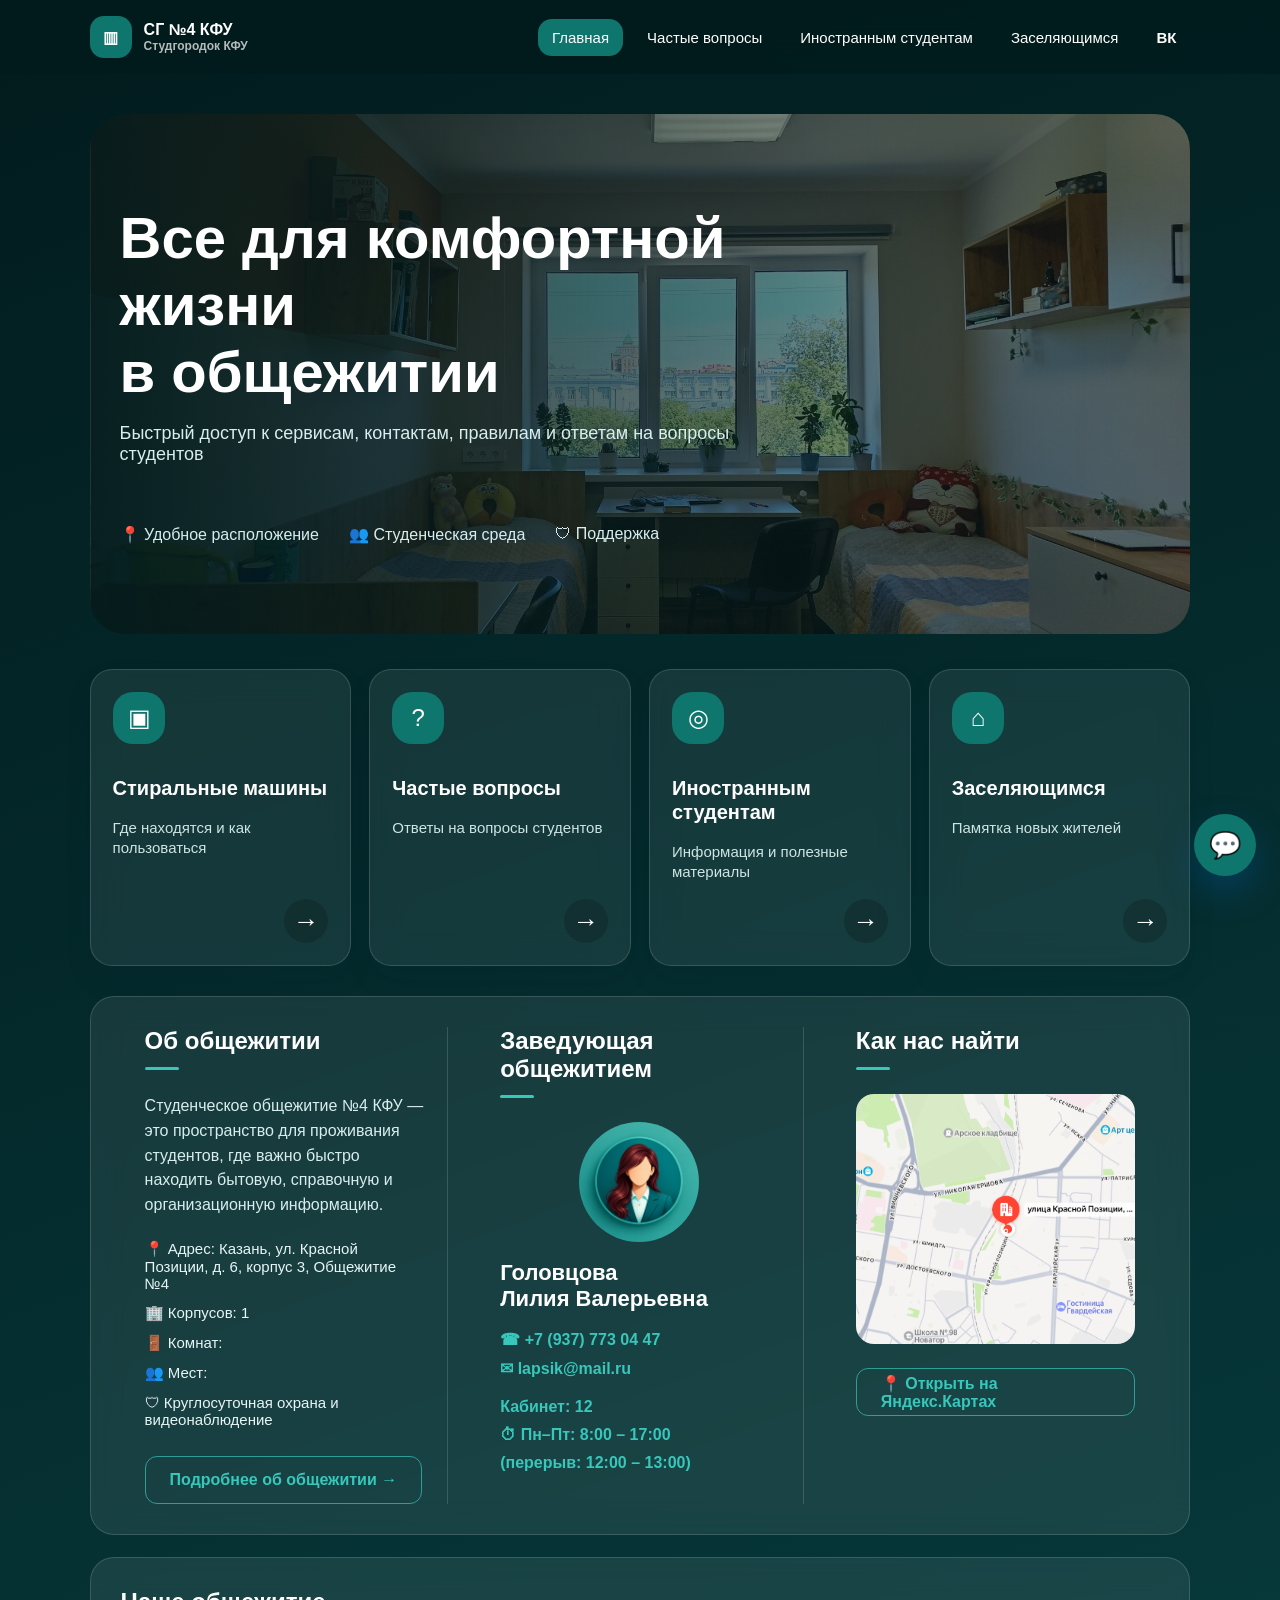
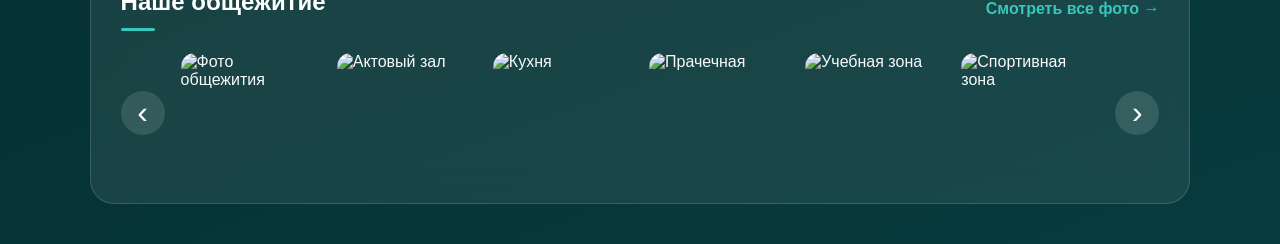
==== commit d5e394b4: "Add files via upload" ====
--- a/index.html
+++ b/index.html
@@ -6,10 +6,11 @@
   <title>СГ №4 КФУ</title>
   <link rel="stylesheet" href="css/style.css" />
 </head>
-
+<script src="js/faq.js"></script>
 <body>
 
 <header class="header">
+  
   <div class="logo">
     <div class="logo-icon">▥</div>
     <div>
@@ -18,12 +19,14 @@
     </div>
   </div>
 
+
   <button class="burger" id="burger">☰</button>
 
   <nav class="nav" id="nav">
     <button data-page="home" class="nav-link active">Главная</button>
     <button data-page="faq" class="nav-link">Частые вопросы</button>
     <button data-page="international" class="nav-link">Иностранным студентам</button>
+    <button data-page="moving" class="nav-link">Заселяющимся</button>
     <a href="https://vk.com/4obshagakfu" target="_blank" class="nav-link vk">ВК</a>
   </nav>
 </header>
@@ -31,203 +34,328 @@
 <main>
 
   <section id="home" class="page active">
-    <div class="hero">
-      <div class="hero-content">
-        <h1>Все для комфортной жизни в общежитии</h1>
-        <p>
-          Быстрый доступ к сервисам, контактам, правилам <br>
-          и ответам на вопросы студентов
-        </p>
-
-        <div class="hero-tags">
-          <span>📍 Удобное расположение</span>
-          <span>👥 Студенческая среда</span>
-          <span>🛡 Поддержка</span>
-        </div>
+    
+<div class="hero">
+  <div class="hero-content">
+    <h1>Все для комфортной жизни<br>в общежитии</h1>
+    <p>
+      Быстрый доступ к сервисам, контактам, правилам
+      и ответам на вопросы студентов</p>
+
+    <div class="hero-tags">
+      <span>📍 Удобное расположение</span>
+      <span>👥 Студенческая среда</span>
+      <span>🛡 Поддержка</span>
+    </div>
+  </div>
+</div>
+
+
+    
+<div class="cards">
+
+<a href="https://cabinet.unimetriq.com/client/8404676dc45d0daa39284b85689e2aed" target="_blank" class="card">
+  <div class="card-icon">▣</div>
+  <h3>Стиральные машины</h3>
+  <p>Где находятся и как пользоваться</p>
+  <span>→</span>
+</a>
+
+<button class="card" data-page="faq">
+  <div class="card-icon">?</div>
+  <h3>Частые вопросы</h3>
+  <p>Ответы на вопросы студентов</p>
+  <span>→</span>
+</button>
+
+<button class="card" data-page="international">
+  <div class="card-icon">◎</div>
+  <h3>Иностранным студентам</h3>
+  <p>Информация и полезные материалы</p>
+  <span>→</span>
+</button>
+
+<button class="card" data-page="moving">
+  <div class="card-icon">⌂</div>
+  <h3>Заселяющимся</h3>
+  <p>Памятка новых жителей</p>
+  <span>→</span>
+</button>
+
+</div>
+
+
+    <section class="about about-dashboard">
+
+  <div class="about-column">
+
+    <h2>Об общежитии</h2>
+
+    <p>
+      Студенческое общежитие №4 КФУ — это пространство для проживания студентов,
+      где важно быстро находить бытовую, справочную и организационную информацию.
+    </p>
+
+    <ul class="about-list">
+      <li>📍 Адрес: Казань, ул. Красной Позиции, д. 6, корпус 3, Общежитие №4</li>
+      <li>🏢 Корпусов: 1</li>
+      <li>🚪 Комнат: </li>
+      <li>👥 Мест: </li>
+      <li>🛡 Круглосуточная охрана и видеонаблюдение</li>
+    </ul>
+
+<a 
+  href="https://students.kpfu.ru/node/600"
+  target="_blank"
+  class="outline-btn">
+
+  Подробнее об общежитии →
+
+</a>
+
+  </div>
+
+
+  <div class="about-column manager-card">
+
+    <h2>Заведующая общежитием</h2>
+
+    <div class="manager-photo">
+      <img src="images/manager.jpg" alt="Заведующая общежитием">
+    </div>
+
+    <h3>Головцова<br>Лилия Валерьевна</h3>	
+
+    <div class="contact-list">
+      <a href="tel:+78432337111">☎ +7 (937) 773 04 47</a>
+      <a href="mailto:studgorod@kpfu.ru">✉ lapsik@mail.ru</a>
+      <span></span><span>Кабинет: 12</span>
+      <span>⏱ Пн–Пт: 8:00 – 17:00</span>
+      <span>(перерыв: 12:00 – 13:00)</span>
+    </div>
+  </div>
+
+
+  <div class="about-column">
+
+    <h2>Как нас найти</h2>
+
+    <div class="map-preview">
+      <img src="images/map.jpg" alt="Карта расположения СГ №4 КФУ">
+    </div>
+<a
+      href="https://yandex.ru/maps/43/kazan/house/ulitsa_krasnoy_pozitsii_6k3/YEAYdwFlTUQCQFtvfXt5eHVrZw==/?ll=49.166639%2C55.789195&z=15.89"
+      target="_blank"
+      class="outline-btn">
+
+      📍 Открыть на Яндекс.Картах
+
+    </a>
+
+  </div>
+
+</section>
+
+
+<section class="gallery-section">
+
+  <div class="gallery-header">
+
+    <h2>Наше общежитие</h2>
+
+    <a href="#" class="gallery-link">
+      Смотреть все фото →
+    </a>
+
+  </div>
+
+
+  <div class="gallery-row">
+
+    <button class="gallery-arrow">
+      ‹
+    </button>
+
+    <div class="gallery-track">
+
+      <img src="images/dorm-1.jpg" alt="Фото общежития">
+      <img src="images/dorm-2.jpg" alt="Актовый зал">
+      <img src="images/dorm-3.jpg" alt="Кухня">
+      <img src="images/dorm-4.jpg" alt="Прачечная">
+      <img src="images/dorm-5.jpg" alt="Учебная зона">
+      <img src="images/dorm-6.jpg" alt="Спортивная зона">
+
+    </div>
+
+    <button class="gallery-arrow">
+      ›
+    </button>
+
+  </div>
+</section>
+</section>
+
+<section id="faq" class="page">
+
+  <div class="page-header">
+    <h1>Частые вопросы</h1>
+    <p>Ответы на самые популярные вопросы студентов СГ №4 КФУ</p>
+  </div>
+
+  <div class="faq-layout">
+
+    <aside class="faq-sidebar">
+
+      <button class="faq-side-link active" onclick="openFaq('living', this)">
+        🏠 Проживание
+      </button>
+
+      <button class="faq-side-link" onclick="openFaq('life', this)">
+        🧺 Бытовые вопросы
+      </button>
+
+      <button class="faq-side-link" onclick="openFaq('problem', this)">
+        🛠 Проблемы и обращения
+      </button>
+
+      <button class="faq-side-link" onclick="openFaq('docs', this)">
+        📄 Документы
+      </button>
+
+      <button class="faq-side-link" onclick="openFaq('exit', this)">
+        🚪 Выселение
+      </button>
+
+      <button class="faq-side-link" onclick="openFaq('sos', this)">
+        🚨 Срочные ситуации
+      </button>
+
+    </aside>
+
+    <div class="faq-main">
+
+
+
+      <div class="faq-content">
+
+        <div class="faq-block active" id="living">
+          <h2>🏠 Проживание</h2>
+
+          <details>
+            <summary>Какие основные правила в общежитии?</summary>
+            <p>Информация о правилах проживания в общежитии.</p>
+          </details>
+
+          <details>
+            <summary>Можно ли переселиться в другую комнату?</summary>
+            <p>Для переселения необходимо обратиться к администрации общежития.</p>
+          </details>
+
+          <details>
+            <summary>Можно ли приглашать гостей?</summary>
+            <p>Информация о правилах посещения гостей.</p>
+          </details>
+        </div>
+
+        <div class="faq-block" id="life">
+          <h2>🧺 Бытовые вопросы</h2>
+
+          <details>
+            <summary>Где находятся стиральные машины?</summary>
+            <p>Информация о расположении стиральных машин.</p>
+          </details>
+        </div>
+
+        <div class="faq-block" id="problem">
+          <h2>🛠 Проблемы и обращения</h2>
+
+          <details>
+            <summary>Что делать если что-то сломалось?</summary>
+            <p>Необходимо оставить заявку ответственному лицу.</p>
+          </details>
+        </div>
+
+        <div class="faq-block" id="docs">
+          <h2>📄 Документы</h2>
+
+          <details>
+            <summary>Где получить справку?</summary>
+            <p>Информация о получении документов.</p>
+          </details>
+        </div>
+
+        <div class="faq-block" id="exit">
+          <h2>🚪 Выселение</h2>
+
+          <details>
+            <summary>Как проходит выселение из общежития?</summary>
+            <p>При выселении необходимо заранее обратиться к заведующей общежития и уточнить актуальный порядок действий.</p>
+          </details>
+
+          <details>
+            <summary>Что нужно сделать перед выездом?</summary>
+            <ul>
+              <li>убрать комнату и личные вещи;</li>
+              <li>проверить состояние мебели и имущества;</li>
+              <li>сдать полученный инвентарь;</li>
+              <li>оформить необходимые документы у администрации.</li>
+            </ul>
+          </details>
+
+          <details>
+            <summary>Нужно ли сдавать комнату?</summary>
+            <p>Да. Комната передается администрации общежития в чистом состоянии вместе с закрепленным имуществом.</p>
+          </details>
+
+          <details>
+            <summary>Когда нужно освободить комнату?</summary>
+            <p>После прекращения действия договора проживания место необходимо освободить в установленный срок.</p>
+          </details>
+
+          <details>
+            <summary>Можно ли выселиться по собственному желанию?</summary>
+            <p>Да. Студент может оформить выселение по личному заявлению.</p>
+          </details>
+
+          <details>
+            <summary>Что будет, если повредить имущество?</summary>
+            <p>За повреждение или потерю закрепленного имущества студент несет ответственность согласно правилам проживания.</p>
+          </details>
+        </div>
+
+        <div class="faq-block" id="sos">
+          <h2>🚨 Срочные ситуации</h2>
+
+          <details>
+            <summary>Что делать при аварии?</summary>
+            <p>Обратитесь к ответственным сотрудникам.</p>
+          </details>
+        </div>
+
       </div>
-    </div>
-
-    <div class="cards">
-
-      <a href="https://cabinet.unimetriq.com/client/8404676dc45d0daa39284b85689e2aed" target="_blank" class="card">
-        <div class="card-icon">▣</div>
-        <h3>Стиральные машины</h3>
-        <p>Посмотреть занятость машинок</p>
-        <span>→</span>
-      </a>
-
-      <button class="card" data-page="faq">
-        <div class="card-icon">?</div>
-        <h3>Частые вопросы</h3>
-        <p>Ответы на вопросы студентов</p>
-        <span>→</span>
-      </button>
-
-      <button class="card" data-page="international">
-        <div class="card-icon">◎</div>
-        <h3>Иностранным студентам</h3>
-        <p>Информация и полезные материалы</p>
-        <span>→</span>
-      </button>
-
-    </div>
-
-    <section class="about about-dashboard">
-
-      <div class="about-column">
-        <h2>Об общежитии</h2>
-
-        <p>
-          Студенческое общежитие №4 КФУ - это пространство для проживания студентов,
-          где важно быстро находить бытовую, справочную и организационную информацию.
-        </p>
-
-        <ul class="about-list">
-          <li>📍 Адрес: Казань, ул. Красной Позиции, д. 6, корпус 3, Общежитие №4</li>
-          <li>🏢 Корпусов: 1</li>
-          <li>🚪 Комнат: </li>
-          <li>👥 Мест: </li>
-          <li>🛡 Круглосуточная охрана и видеонаблюдение</li>
-        </ul>
-
-        <a href="https://students.kpfu.ru/node/600" target="_blank" class="outline-btn">
-          Подробнее об общежитии →
-        </a>
-      </div>
-
-      <div class="about-column manager-card">
-        <h2>Заведующая общежитием</h2>
-
-        <div class="manager-photo">
-          <img src="images/manager.jpg" alt="Заведующая общежитием">
-        </div>
-
-        <h3>Головцова<br>Лилия Валерьевна</h3>
-
-        <div class="contact-list">
-          <a href="tel:+79377730447">☎ +7 (937) 773 04 47</a>
-          <a href="mailto:lapsik@mail.ru">✉ lapsik@mail.ru</a>
-          <span>Кабинет: 125</span>
-          <span>⏱ Пн–Пт: 8:00 – 17:00</span>
-          <span>Перерыв: 12:00 – 13:00</span>
-        </div>
-      </div>
-
-      <div class="about-column">
-        <h2>Как нас найти</h2>
-
-        <div class="map-preview">
-          <img src="images/map.jpg" alt="Карта расположения СГ №4 КФУ">
-        </div>
-
-        <a
-          href="https://yandex.ru/maps/43/kazan/house/ulitsa_krasnoy_pozitsii_6k3/YEAYdwFlTUQCQFtvfXt5eHVrZw==/?ll=49.166639%2C55.789195&z=15.89"
-          target="_blank"
-          class="outline-btn">
-          📍 Открыть на Яндекс.Картах
-        </a>
-      </div>
-
-    </section>
-
-    <section class="gallery-section">
-
-      <div class="gallery-header">
-        <h2>Наше общежитие</h2>
-
-        <a href="#" class="gallery-link">
-          Смотреть все фото →
-        </a>
-      </div>
-
-      <div class="gallery-row">
-        <button class="gallery-arrow">‹</button>
-
-        <div class="gallery-track">
-          <img src="images/dorm-1.jpg" alt="Фото общежития">
-          <img src="images/dorm-2.jpg" alt="Актовый зал">
-          <img src="images/dorm-3.jpg" alt="Кухня">
-          <img src="images/dorm-4.jpg" alt="Прачечная">
-          <img src="images/dorm-5.jpg" alt="Учебная зона">
-          <img src="images/dorm-6.jpg" alt="Спортивная зона">
-        </div>
-
-        <button class="gallery-arrow">›</button>
-      </div>
-
-    </section>
-  </section>
-
-  <section id="faq" class="page">
-
-    <div class="page-header">
-      <h1>Частые вопросы</h1>
-      <p>Ответы на самые популярные вопросы студентов СГ №4 КФУ</p>
-    </div>
-
-    <div class="faq-layout">
-
-      <aside class="faq-sidebar">
-        <button class="faq-side-link active" onclick="openFaq('moving', this)">
-          🏠 Заселение
-        </button>
-
-        <button class="faq-side-link active" onclick="openFaq('living', this)">
-          🏠 Проживание
-        </button>
-
-        <button class="faq-side-link" onclick="openFaq('life', this)">
-          🧺 Бытовые вопросы
-        </button>
-
-        <button class="faq-side-link" onclick="openFaq('problem', this)">
-          🛠 Проблемы и обращения
-        </button>
-
-        <button class="faq-side-link" onclick="openFaq('docs', this)">
-          📄 Документы
-        </button>
-
-        <button class="faq-side-link" onclick="openFaq('exit', this)">
-          🚪 Выселение
-        </button>
-
-        <button class="faq-side-link" onclick="openFaq('reexit', this)">
-          🔄 Переселение
-        </button>
-
-        <button class="faq-side-link" onclick="openFaq('sos', this)">
-          🚨 Срочные ситуации
-        </button>
-      </aside>
-
-      <div class="faq-main">
-        <div class="faq-content" id="faqContent"></div>
-      </div>
-
-    </div>
-
-  </section>
+
+    </div>
+
+  </div>
+
+</section>
 
   <section id="international" class="page">
     <h1>For international students</h1>
     <p>Information for international students living in Dormitory №4.</p>
-
     <div class="info-grid">
-      <div class="info-card">
-        <h3>Before arrival</h3>
-        <p>Documents and preparation.</p>
-      </div>
-
-      <div class="info-card">
-        <h3>First days</h3>
-        <p>Check-in process and basic rules.</p>
-      </div>
-
-      <div class="info-card">
-        <h3>Dormitory life</h3>
-        <p>Laundry, kitchen, internet and contacts.</p>
-      </div>
+      <div class="info-card"><h3>Before arrival</h3><p>Documents and preparation.</p></div>
+      <div class="info-card"><h3>First days</h3><p>Check-in process and basic rules.</p></div>
+      <div class="info-card"><h3>Dormitory life</h3><p>Laundry, kitchen, internet and contacts.</p></div>
+    </div>
+  </section>
+
+  <section id="moving" class="page">
+    <h1>Заселяющимся</h1>
+    <div class="timeline">
+      <div><b>1. До приезда</b><p>Подготовьте документы и вещи.</p></div>
+      <div><b>2. День заселения</b><p>Уточните порядок заселения и обратитесь к ответственным лицам.</p></div>
+      <div><b>3. Первые дни</b><p>Ознакомьтесь с правилами и инфраструктурой общежития.</p></div>
     </div>
   </section>
 
@@ -240,7 +368,6 @@
     <b>Помощник СГ №4</b>
     <button id="closeChat">×</button>
   </div>
-
   <div class="chatbot-body">
     <p>Здравствуйте! Я помогу найти информацию по общежитию.</p>
     <button>Где стиралки?</button>
@@ -249,9 +376,7 @@
   </div>
 </div>
 
-<script src="js/faq.js"></script>
 <script src="js/navigation.js"></script>
 <script src="js/chatbot.js"></script>
-
 </body>
 </html>
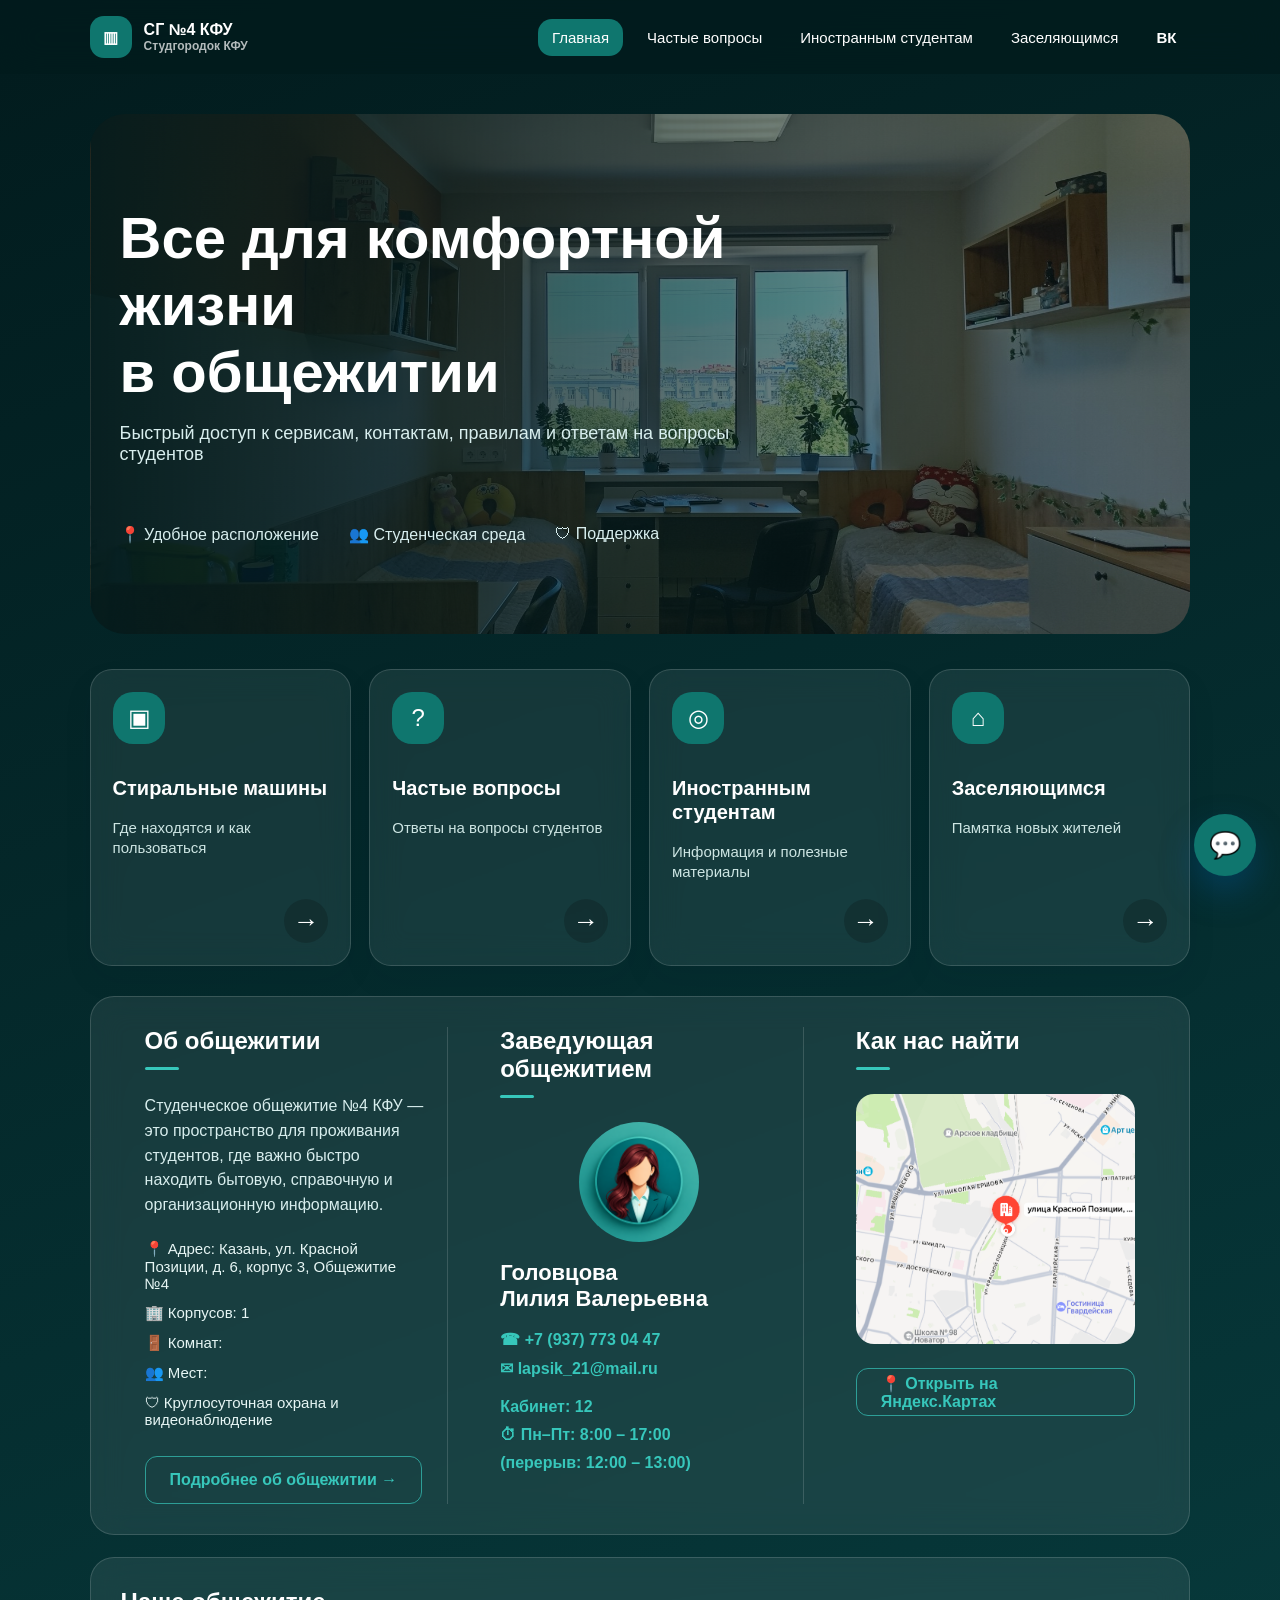
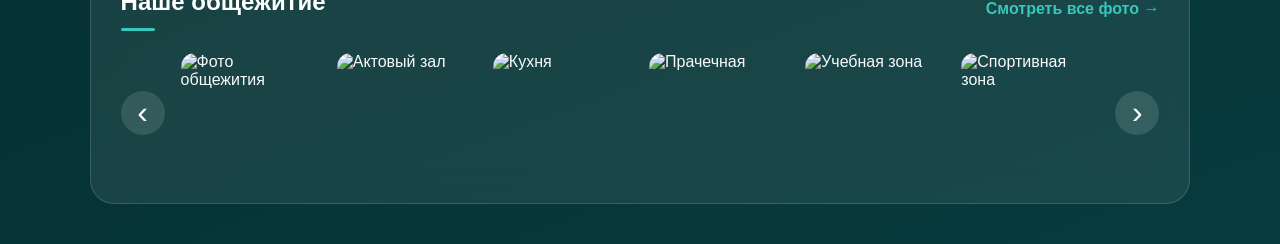
==== commit 411f4d47: "Update index.html" ====
--- a/index.html
+++ b/index.html
@@ -128,7 +128,7 @@
 
     <div class="contact-list">
       <a href="tel:+78432337111">☎ +7 (937) 773 04 47</a>
-      <a href="mailto:studgorod@kpfu.ru">✉ lapsik@mail.ru</a>
+      <a href="mailto:studgorod@kpfu.ru">✉ lapsik_21@mail.ru</a>
       <span></span><span>Кабинет: 12</span>
       <span>⏱ Пн–Пт: 8:00 – 17:00</span>
       <span>(перерыв: 12:00 – 13:00)</span>
@@ -379,4 +379,4 @@
 <script src="js/navigation.js"></script>
 <script src="js/chatbot.js"></script>
 </body>
-</html>+</html>
